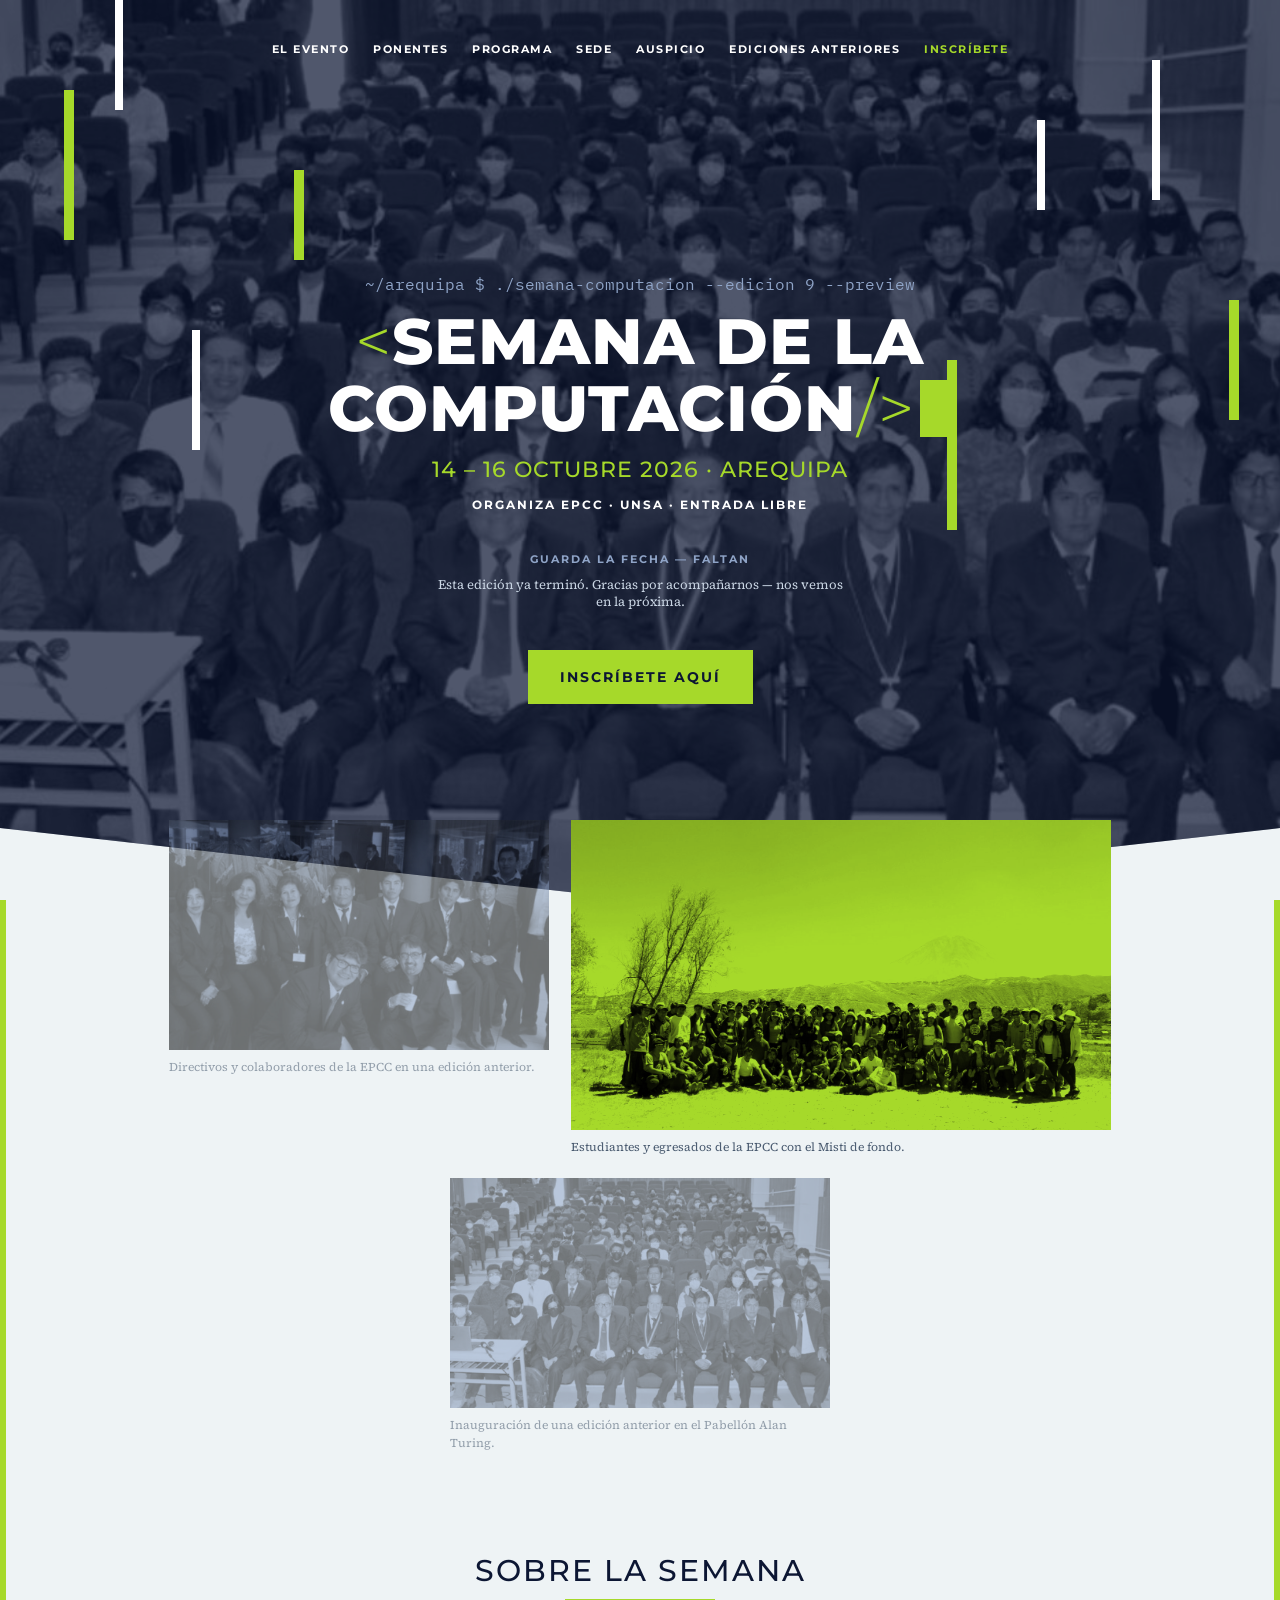
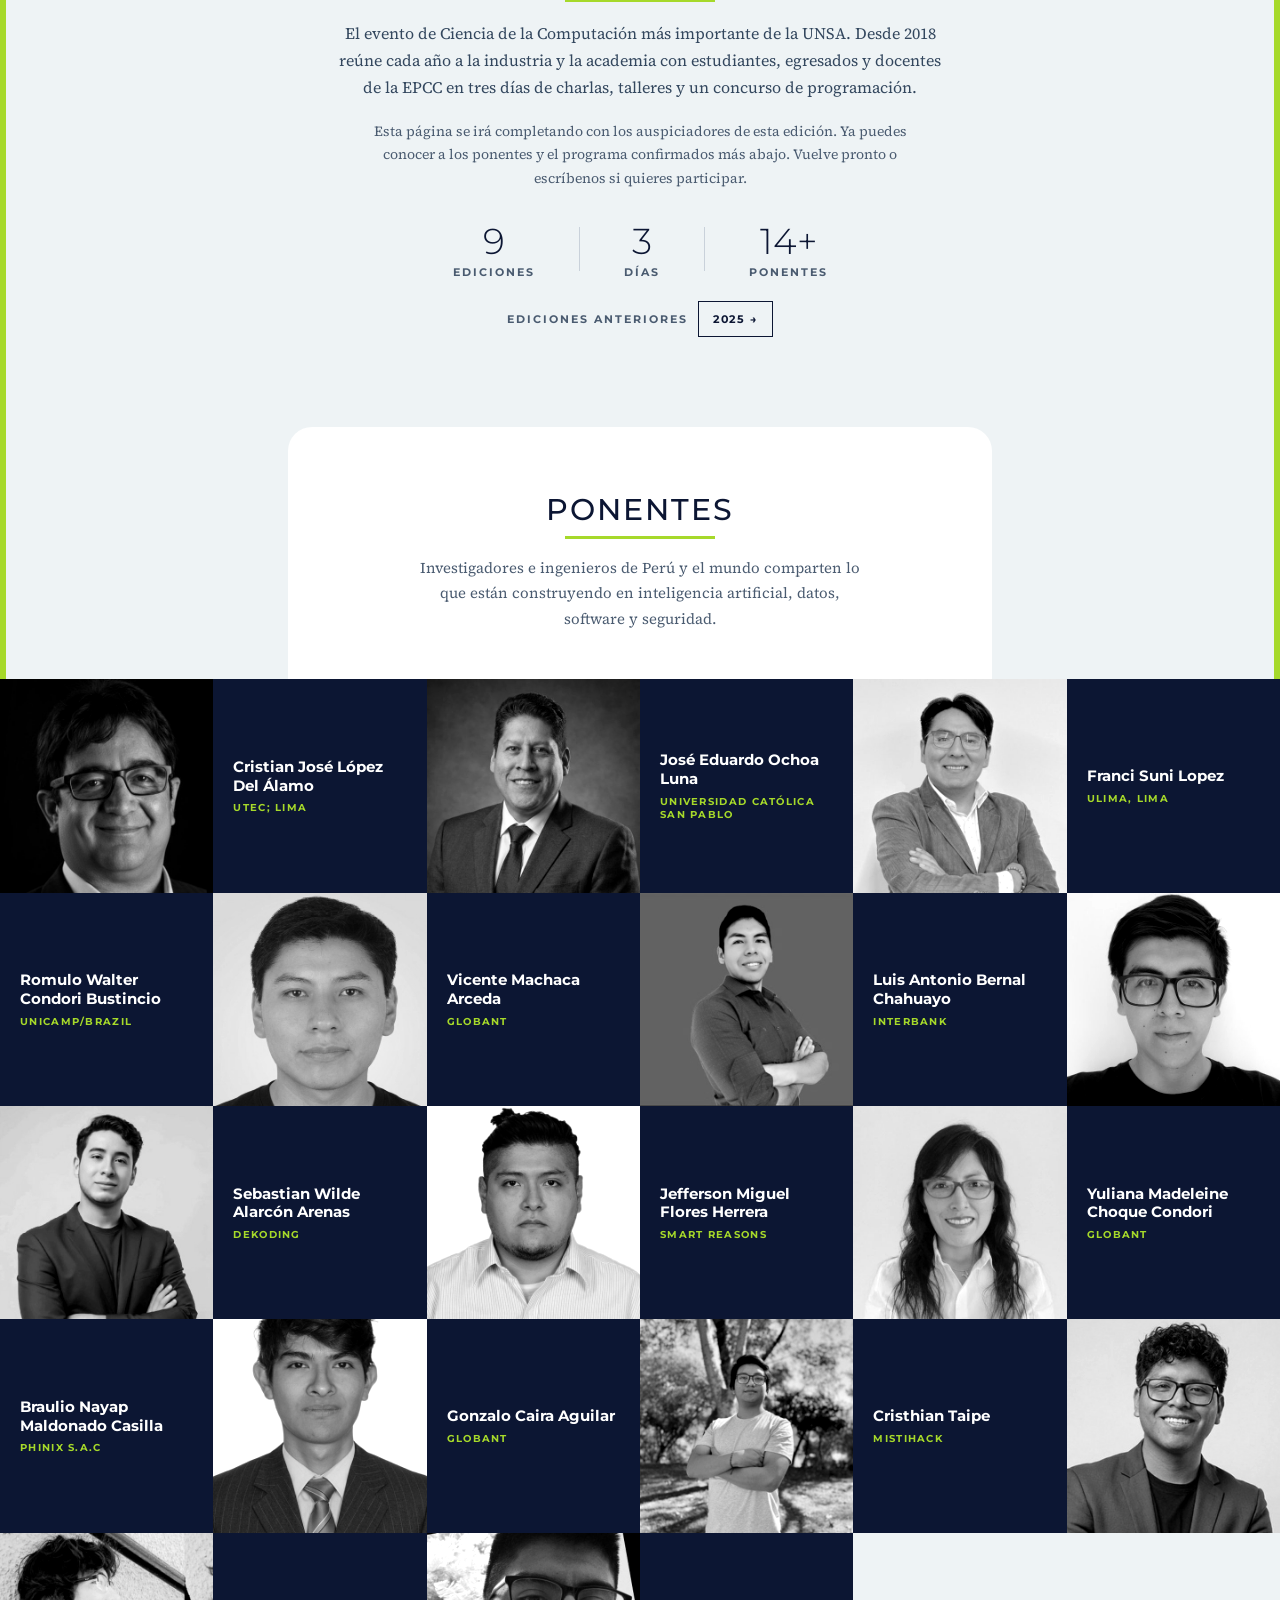
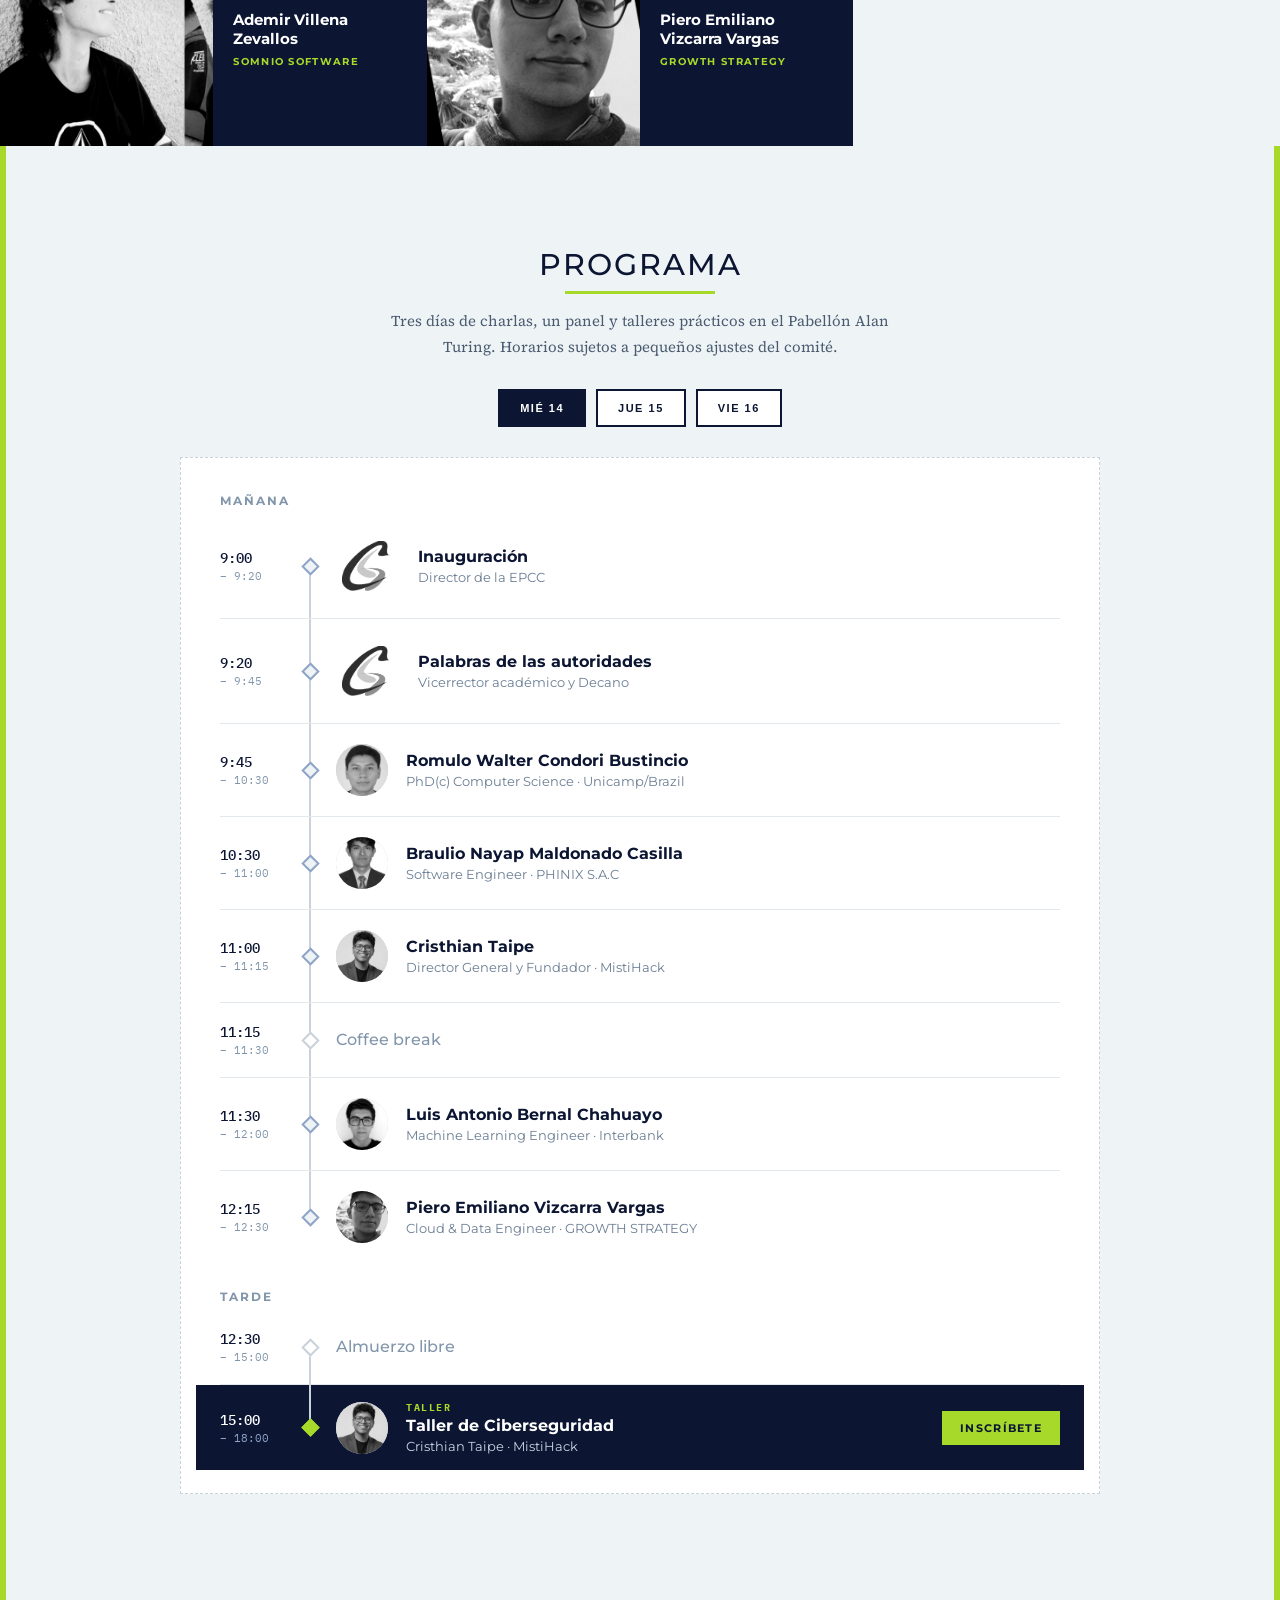
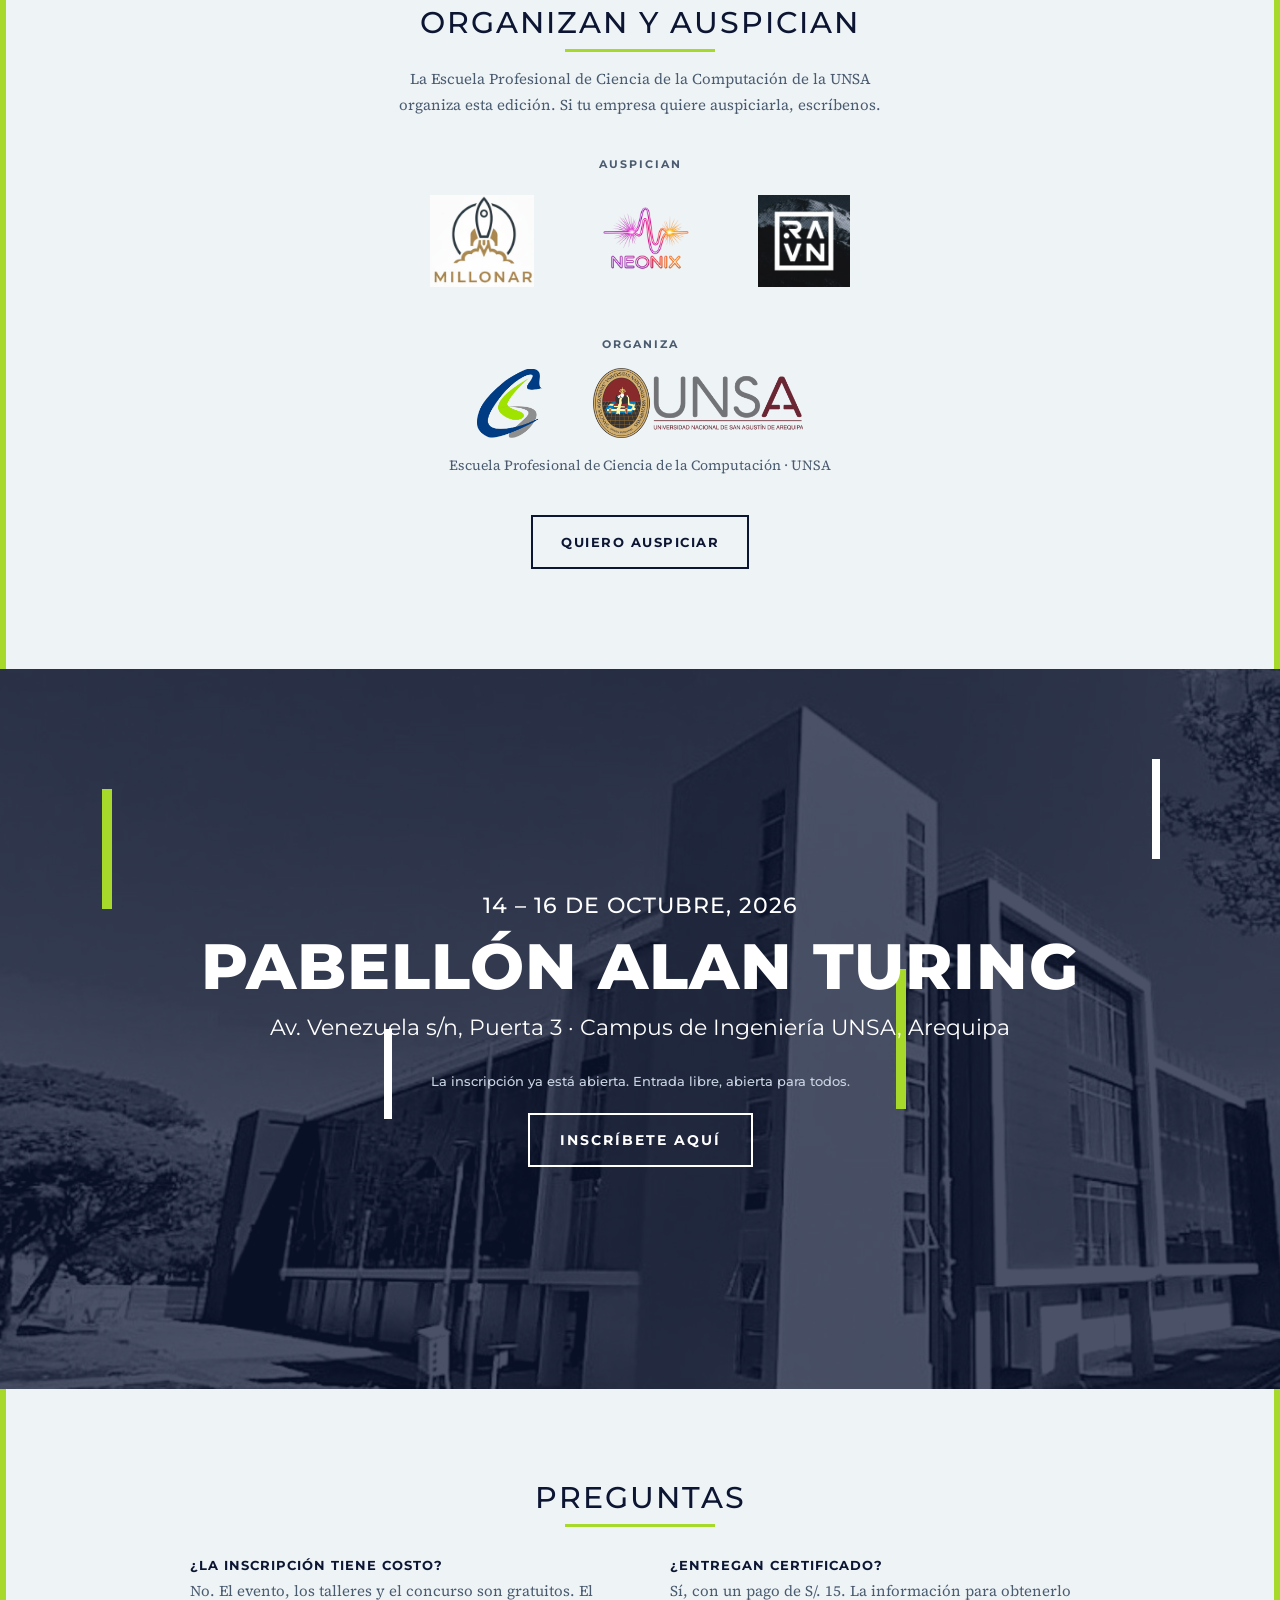
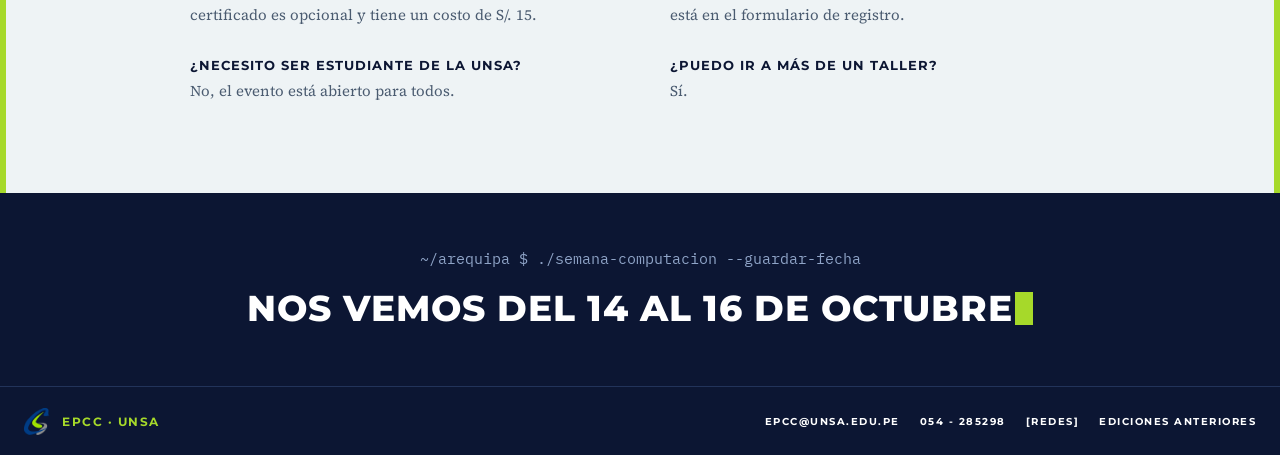
==== index.html @ 09b705e4 "Fix mobile rendering glitches: modal backdrop bleed-through and hero/gallery overlap Make the bio mo" ====
<!DOCTYPE html>
<html lang="es">
<head>
<meta charset="utf-8">
<meta name="viewport" content="width=device-width, initial-scale=1">
<title>Semana de la Computación UNSA 2026</title>
<meta name="description" content="9na edición de la Semana de la Computación UNSA, 14-16 de octubre de 2026, Pabellón Alan Turing, Arequipa. Ponentes, programa y auspicio de esta edición.">
<link rel="shortcut icon" href="epccicon.png">

<link rel="preconnect" href="https://fonts.googleapis.com">
<link rel="preconnect" href="https://fonts.gstatic.com" crossorigin>
<link href="https://fonts.googleapis.com/css2?family=IBM+Plex+Mono:wght@500&family=Montserrat:ital,wght@0,300;0,400;0,500;0,700;0,800&family=Source+Serif+4:ital@0;1&display=swap" rel="stylesheet">

<style>
body{margin:0;font-family:'Montserrat',sans-serif;color:#0C1633;background:#EEF3F5}
a{color:#0C1633}a:hover{color:#1E3A6E}
.serif{font-family:'Source Serif 4',Georgia,serif}
.bar{position:absolute;display:block;z-index:4;pointer-events:none;animation:float 7s ease-in-out infinite alternate}
@keyframes float{from{transform:translateY(36px);opacity:.45}to{transform:translateY(-36px);opacity:1}}
.rise{animation:rise .9s cubic-bezier(.2,.7,.2,1) both}
.d1{animation-delay:.05s}.d2{animation-delay:.25s}.d3{animation-delay:.4s}
@keyframes rise{from{opacity:0;transform:translateY(24px)}to{opacity:1;transform:none}}
.caret{display:inline-block;width:.5em;height:.9em;background:#A6D92A;vertical-align:-.1em;margin-left:.08em;animation:caret 1s steps(1) infinite}
@keyframes caret{50%{opacity:0}}
.ghost{transition:background-color .25s ease,color .25s ease}
.ghost:hover{background-color:#FFFFFF;color:#0C1633 !important}
.ghost-dark{transition:background-color .25s ease,color .25s ease}
.ghost-dark:hover{background-color:#0C1633;color:#FFFFFF !important}
.glow{animation:glow 2.6s ease-out infinite}
@keyframes glow{0%{box-shadow:0 0 0 0 rgba(166,217,42,.55)}70%{box-shadow:0 0 0 16px rgba(166,217,42,0)}100%{box-shadow:0 0 0 0 rgba(166,217,42,0)}}
.cdn{font-family:'IBM Plex Mono',monospace;font-weight:500;font-size:clamp(32px,6vw,54px);line-height:1}
.cdl{font-size:11px;font-weight:700;letter-spacing:2px;color:#8FA4C7}
.edchip{display:inline-flex;align-items:center;gap:6px;height:34px;padding:0 14px;border:1.5px solid #0C1633;font-size:11px;font-weight:700;letter-spacing:1.5px;color:#0C1633;text-decoration:none;transition:background-color .2s ease,color .2s ease}
.edchip:hover{background-color:#0C1633;color:#FFFFFF}
.vid{transition:transform .35s ease,opacity .35s ease}
.vid:hover{transform:translateY(-8px);opacity:1 !important}
.daycard{display:flex;flex-direction:column;gap:8px;padding:22px 20px;background:#FFFFFF;outline:1.5px dashed #C9D1DA;outline-offset:-1.5px}
.ptabs{display:flex;gap:10px;flex-wrap:wrap;justify-content:center}
.ptab{height:38px;padding:0 20px;border:2px solid #0C1633;background:#FFFFFF;color:#0C1633;font-size:11px;font-weight:700;letter-spacing:1.5px;cursor:pointer;transition:background-color .2s ease,color .2s ease}
.ptab:hover{background:#0C1633;color:#FFFFFF}
.ptab[aria-selected="true"]{background:#0C1633;color:#FFFFFF}
.editions-gallery{margin-top:-80px}
@media (max-width:767px){.editions-gallery{margin-top:-20px}}
.pday{display:none;flex-direction:column;padding:6px 24px 18px}
.pday.active{display:flex}
.psec-label{font-size:11px;font-weight:700;letter-spacing:2px;color:#8296AB;margin:22px 0 4px}
.ptimeline{display:flex;flex-direction:column}
.prow{position:relative;display:grid;grid-template-columns:62px 20px 1fr;align-items:center;padding:16px 0;border-bottom:1px solid #E3E8ED}
.prow:last-child{border-bottom:none}
.prow-time{font-family:'IBM Plex Mono',monospace;font-size:13px;font-weight:500;color:#0C1633}
.prow-time small{display:block;font-size:10px;font-weight:400;color:#8296AB;margin-top:2px}
.prow-marker{position:relative;height:100%;display:flex;align-items:center;justify-content:center}
.prow-marker::before{content:'';position:absolute;top:-16px;bottom:-16px;left:50%;width:2px;background:#C9D1DA;transform:translateX(-50%)}
.prow:first-child .prow-marker::before{top:50%}
.prow:last-child .prow-marker::before{bottom:50%}
.prow-dot{position:relative;z-index:1;width:9px;height:9px;flex:0 0 auto;transform:rotate(45deg);border:2px solid #8FA4C7;background:#EEF3F5}
.prow-body{display:flex;align-items:center;gap:14px;padding-left:14px}
.prow-avatar{flex:0 0 auto;width:44px;height:44px;border-radius:50%;overflow:hidden;background:#C9D1DA}
.prow-avatar img{width:100%;height:100%;object-fit:cover;display:block;filter:grayscale(1)}
.prow-avatar.is-logo{background:#FFFFFF;padding:6px}
.prow-avatar.is-logo img{object-fit:contain;filter:grayscale(1) contrast(1.08)}
.prow-text{display:flex;flex-direction:column;gap:2px}
.prow-title{font-size:14px;font-weight:700;color:#0C1633;line-height:1.3}
.prow-sub{font-size:12px;color:#6A7D93}
.prow.linked{cursor:pointer}
.prow.linked:hover .prow-title,.prow.linked:focus-visible .prow-title{color:#1E3A6E}
.prow.linked:focus-visible{outline:2px solid #A6D92A;outline-offset:-2px}
.prow.is-taller.linked:hover .prow-title,.prow.is-taller.linked:focus-visible .prow-title{color:#A6D92A}
.prow.is-break .prow-dot{border-color:#C9D1DA;background:#FFFFFF}
.prow.is-break .prow-title{font-weight:500;color:#8296AB}
.prow.is-break .prow-sub{color:#A9B6C4}
.prow.is-taller{background:#0C1633;margin:0 -24px;padding:16px 24px;border-bottom-color:#16244A}
.prow.is-taller .prow-dot{border-color:#A6D92A;background:#A6D92A}
.prow.is-taller .prow-time{color:#FFFFFF}
.prow.is-taller .prow-time small{color:#8FA4C7}
.prow.is-taller .tlabel{display:block;font-family:'IBM Plex Mono',monospace;font-size:10px;font-weight:700;letter-spacing:1.5px;color:#A6D92A}
.prow.is-taller .prow-title{color:#FFFFFF}
.prow.is-taller .prow-sub{color:#C9D5E3}
.prow.is-taller .prow-body{flex-wrap:wrap}
.prow-cta{margin-left:auto;flex:0 0 auto;height:34px;padding:0 18px;background:#A6D92A;color:#0C1633;font-size:11px;font-weight:700;letter-spacing:1.3px;border:none;text-decoration:none;display:inline-flex;align-items:center;cursor:pointer}
@media (max-width:480px){.prow{grid-template-columns:52px 18px 1fr}.prow-time{font-size:11.5px}.prow-avatar{width:36px;height:36px}.prow.is-taller .prow-cta{margin-left:0;margin-top:8px}}
@media (min-width:900px){.pday{padding:10px 40px 24px}.prow{grid-template-columns:78px 24px 1fr;padding:20px 0}.prow-marker::before{top:-20px;bottom:-20px}.prow:first-child .prow-marker::before{top:50%}.prow:last-child .prow-marker::before{bottom:50%}.prow-time{font-size:14px}.prow-time small{font-size:11px}.prow-avatar{width:52px;height:52px}.prow-body{gap:18px}.prow-title{font-size:15.5px}.prow-sub{font-size:13px}.psec-label{font-size:12px;margin:26px 0 6px}}
.pgrid{display:grid;grid-template-columns:repeat(2,1fr);grid-auto-rows:50vw}
@media (min-width:700px){.pgrid{grid-template-columns:repeat(4,1fr);grid-auto-rows:25vw}}
@media (min-width:1100px){.pgrid{grid-template-columns:repeat(6,1fr);grid-auto-rows:calc(100vw/6)}}
.pcell{display:flex;flex-direction:column;justify-content:center;cursor:pointer}
.pcell:focus-visible{outline:3px solid #A6D92A;outline-offset:-3px}
.pcell-info{background:#0C1633;color:#FFFFFF;padding:18px 20px;transition:background-color .2s ease}
.pcell-info:hover,.pcell-info:focus-visible{background:#16244A}
.pcell-info .pname{font-size:15px;font-weight:700;line-height:1.25}
.pcell-info .prole{display:block;margin-top:6px;font-size:10px;font-weight:700;letter-spacing:1.3px;color:#A6D92A;text-transform:uppercase}
.pcell-photo{background:#C9D1DA;overflow:hidden;position:relative}
.pcell-photo img{width:100%;height:100%;object-fit:cover;display:block;filter:grayscale(1) contrast(1.08);transition:transform .3s ease,filter .3s ease}
.pcell-photo:hover img,.pcell-photo:focus-visible img{transform:scale(1.05);filter:grayscale(0)}
dialog.pmodal{border:none;padding:0;width:calc(100% - 32px);max-width:540px;height:720px;max-height:calc(100vh - 48px);background:#FFFFFF;color:#0C1633;overflow:hidden;border-radius:18px;box-shadow:0 24px 60px rgba(12,22,51,.28)}
dialog.pmodal::backdrop{background:rgba(12,22,51,.94)}
dialog.pmodal .pm-grid{display:grid;width:100%;height:100%;max-height:calc(100vh - 48px);grid-template-columns:1fr;grid-template-rows:280px auto minmax(0,1fr);grid-template-areas:"photo" "link" "bio"}
dialog.pmodal .pm-photowrap{grid-area:photo;position:relative;overflow:hidden;background:#0C1633}
dialog.pmodal .pm-photo{width:100%;height:100%;object-fit:cover;object-position:center 20%;filter:grayscale(1) contrast(1.08) brightness(1.02);display:block}
dialog.pmodal .pm-scrim{position:absolute;inset:0;background:linear-gradient(180deg,rgba(12,22,51,0) 42%,rgba(12,22,51,.94) 100%)}
dialog.pmodal .pm-caption{display:none}
dialog.pmodal .pm-lime-edge{display:none}
dialog.pmodal .pm-head{grid-area:photo;align-self:end;position:relative;z-index:2;padding:0 20px 16px}
dialog.pmodal .pm-name{margin:0;font-family:'Source Serif 4',Georgia,serif;font-style:italic;font-size:23px;font-weight:600;line-height:1.25;color:#FFFFFF}
dialog.pmodal .pm-role{display:block;margin-top:4px;font-family:'IBM Plex Mono',monospace;font-size:11px;font-weight:500;letter-spacing:.8px;color:#A6D92A;text-transform:uppercase}
dialog.pmodal .pm-rule{display:none}
dialog.pmodal .pm-linkedin{grid-area:link;display:inline-flex;align-items:center;gap:7px;margin:16px 20px 0;padding:9px 14px;border-radius:20px;background:rgba(10,102,194,.08);font-size:12.5px;font-weight:700;color:#0A66C2;text-decoration:none;justify-self:start}
dialog.pmodal .pm-linkedin:hover{background:rgba(10,102,194,.14)}
dialog.pmodal .pm-linkedin svg{width:14px;height:14px;flex-shrink:0}
dialog.pmodal .pm-bio{grid-area:bio;overflow-y:auto;min-height:0;padding:16px 22px 24px;font-size:15.5px;line-height:1.75;color:#33475E;overflow-wrap:break-word}
dialog.pmodal .pm-bio p{margin:0 0 12px}
dialog.pmodal .pm-bio p:last-child{margin-bottom:0}
dialog.pmodal .pm-close{position:absolute;top:12px;right:12px;z-index:5;width:40px;height:40px;border-radius:50%;border:none;background:rgba(12,22,51,.38);color:#FFFFFF;display:flex;align-items:center;justify-content:center;cursor:pointer}
dialog.pmodal .pm-close:hover{background:rgba(12,22,51,.55)}
dialog.pmodal .pm-close svg{width:15px;height:15px}
@media (min-width:641px){
dialog.pmodal{max-width:820px;border-radius:0}
dialog.pmodal .pm-grid{grid-template-columns:340px 1fr;grid-template-rows:auto auto auto minmax(0,1fr);grid-template-areas:"photo head" "photo rule" "photo link" "photo bio"}
dialog.pmodal .pm-scrim{inset:auto 0 0 0;height:160px;background:linear-gradient(180deg,rgba(12,22,51,0) 0%,rgba(12,22,51,.92) 100%)}
dialog.pmodal .pm-caption{display:block;position:absolute;left:24px;right:24px;bottom:24px;z-index:1;font-family:'IBM Plex Mono',monospace;font-size:11px;letter-spacing:.5px}
dialog.pmodal .pm-caption span{display:block}
dialog.pmodal .pm-caption span:first-child{color:#A6D92A}
dialog.pmodal .pm-caption span:last-child{color:#C9D5E3;margin-top:4px}
dialog.pmodal .pm-lime-edge{display:block;position:absolute;left:0;right:0;bottom:0;height:6px;background:#A6D92A}
dialog.pmodal .pm-head{grid-area:head;align-self:auto;padding:48px 44px 0}
dialog.pmodal .pm-name{font-size:31px;color:#0C1633}
dialog.pmodal .pm-role{color:#1E3A6E;font-size:12px;letter-spacing:1.4px}
dialog.pmodal .pm-rule{display:block;grid-area:rule;width:40px;height:3px;background:#A6D92A;margin:18px 44px 0}
dialog.pmodal .pm-linkedin{margin:18px 44px 0;padding:0;border-radius:0;background:none;font-size:13px}
dialog.pmodal .pm-linkedin:hover{background:none;text-decoration:underline}
dialog.pmodal .pm-linkedin svg{width:15px;height:15px}
dialog.pmodal .pm-bio{padding:20px 44px 40px;font-size:15.5px}
dialog.pmodal .pm-close{top:16px;right:16px;width:32px;height:32px;background:rgba(12,22,51,.07);color:#0C1633}
dialog.pmodal .pm-close:hover{background:rgba(12,22,51,.14)}
}
@media (prefers-reduced-motion: reduce){*,*::before,*::after{animation:none !important;transition:none !important}}
</style>
</head>
<body>
<div style="display:flex;flex-direction:column;background:#EEF3F5;overflow:hidden">

<!-- HERO + COUNTDOWN -->
<section id="inicio" style="position:relative;min-height:100vh;min-height:100svh;background:#0C1633;clip-path:polygon(0 0,100% 0,100% 92%,50% 100%,0 92%);overflow:hidden;display:flex;flex-direction:column">
<img src="assets/2026/images/hero-bg.jpg" alt="" style="position:absolute;top:0;left:0;width:100%;height:100%;object-fit:cover;filter:grayscale(1) contrast(1.1);opacity:.28">
<span class="bar" aria-hidden="true" style="left:5%;top:90px;width:10px;height:150px;background:#A6D92A;animation-duration:6s"></span>
<span class="bar" aria-hidden="true" style="left:9%;top:0;width:8px;height:110px;background:#FFFFFF;animation-duration:8s;animation-delay:-2s"></span>
<span class="bar" aria-hidden="true" style="left:15%;top:330px;width:8px;height:120px;background:#FFFFFF;animation-duration:7s;animation-delay:-4s"></span>
<span class="bar" aria-hidden="true" style="left:23%;top:170px;width:10px;height:90px;background:#A6D92A;animation-duration:9s;animation-delay:-1s"></span>
<span class="bar" aria-hidden="true" style="left:74%;top:360px;width:10px;height:170px;background:#A6D92A;animation-duration:7.5s;animation-delay:-5s"></span>
<span class="bar" aria-hidden="true" style="left:81%;top:120px;width:8px;height:90px;background:#FFFFFF;animation-duration:6s;animation-delay:-2.5s"></span>
<span class="bar" aria-hidden="true" style="left:90%;top:60px;width:8px;height:140px;background:#FFFFFF;animation-duration:8.5s;animation-delay:-1.5s"></span>
<span class="bar" aria-hidden="true" style="left:96%;top:300px;width:10px;height:120px;background:#A6D92A;animation-duration:7s;animation-delay:-6s"></span>

<nav aria-label="Principal" style="position:relative;z-index:5;min-height:70px;display:flex;flex-wrap:wrap;align-items:center;justify-content:center;gap:24px;padding:14px 16px;font-size:11px;font-weight:700;letter-spacing:1.5px">
<a href="#sobre" style="color:#FFFFFF;text-decoration:none">EL EVENTO</a>
<a href="#ponentes" style="color:#FFFFFF;text-decoration:none">PONENTES</a>
<a href="#programa" style="color:#FFFFFF;text-decoration:none">PROGRAMA</a>
<a href="#sede" style="color:#FFFFFF;text-decoration:none">SEDE</a>
<a href="#auspicio" style="color:#FFFFFF;text-decoration:none">AUSPICIO</a>
<a href="#ediciones" style="color:#FFFFFF;text-decoration:none">EDICIONES ANTERIORES</a>
<a href="https://app.getneonix.io/e/cexuKg16Tc_LkgjfGdLb5Q?v=JlImt-dVTEdg4QjfGdID0g" target="_blank" rel="noopener" style="color:#A6D92A;text-decoration:none">INSCRÍBETE</a>
</nav>

<div style="position:relative;z-index:5;flex-grow:1;display:flex;flex-direction:column;align-items:center;justify-content:center;gap:40px;padding:40px 16px 60px;text-align:center">
<div class="rise d1" style="display:flex;flex-direction:column;align-items:center;gap:14px">
<span style="font-family:'IBM Plex Mono',monospace;font-size:16px;color:#8FA4C7">~/arequipa $ ./semana-computacion --edicion 9 --preview</span>
<h1 style="margin:0;font-size:clamp(34px,6vw,64px);line-height:1.05;font-weight:800;color:#FFFFFF;letter-spacing:1px"><span style="font-weight:300;color:#A6D92A">&lt;</span>SEMANA DE LA<br>COMPUTACIÓN<span style="font-weight:300;color:#A6D92A">/&gt;</span><span class="caret" aria-hidden="true"></span></h1>
<span style="font-size:22px;font-weight:500;color:#A6D92A;letter-spacing:1px">14 – 16 OCTUBRE 2026 · AREQUIPA</span>
<span style="font-size:12px;font-weight:700;color:#FFFFFF;letter-spacing:2px">ORGANIZA EPCC · UNSA · ENTRADA LIBRE</span>
</div>

<div class="rise d2" style="display:flex;flex-direction:column;align-items:center;gap:10px">
<span class="cdl">GUARDA LA FECHA — FALTAN</span>
<div id="countdown" role="timer" aria-live="polite" style="display:flex;flex-wrap:wrap;justify-content:center;gap:clamp(14px,5vw,28px);color:#FFFFFF"></div>
<span id="countdown-note" class="serif" style="font-size:13px;color:#C9D5E3;max-width:420px"></span>
</div>

<div class="rise d3" style="display:flex;flex-wrap:wrap;justify-content:center;gap:16px">
<a href="https://app.getneonix.io/e/cexuKg16Tc_LkgjfGdLb5Q?v=JlImt-dVTEdg4QjfGdID0g" target="_blank" rel="noopener" class="ghost glow" style="display:inline-flex;align-items:center;height:50px;padding:0 30px;border:2px solid #A6D92A;background:#A6D92A;color:#0C1633;font-size:14px;font-weight:700;letter-spacing:2px;text-decoration:none">INSCRÍBETE AQUÍ</a>
</div>
</div>
</section>

<!-- ZONA CLARA CON MARCO -->
<div style="position:relative;display:flex;flex-direction:column;border-left:6px solid #A6D92A;border-right:6px solid #A6D92A">

<!-- GALERÍA -->
<section aria-label="Ediciones anteriores" class="editions-gallery" style="position:relative;z-index:3;display:flex;flex-wrap:wrap;justify-content:center;gap:22px;align-items:flex-start;padding:0 16px">
<figure class="vid" style="margin:0;width:min(380px,100%);opacity:.55;display:flex;flex-direction:column;gap:8px">
<div style="position:relative;height:min(230px,56vw);background:#8FA4C7;overflow:hidden">
<img src="assets/2026/images/video-ponentes.jpg" alt="Directivos y colaboradores de la EPCC en una edición anterior" style="width:100%;height:100%;object-fit:cover;filter:grayscale(1);mix-blend-mode:multiply;display:block">
</div>
<figcaption class="serif" style="font-size:12px;line-height:1.5;color:#4A5B70">Directivos y colaboradores de la EPCC en una edición anterior.</figcaption>
</figure>
<figure class="vid" style="margin:0;width:min(540px,100%);display:flex;flex-direction:column;gap:8px">
<div style="position:relative;height:min(310px,56vw);background:#A6D92A;overflow:hidden">
<img src="assets/2026/images/video-misti.jpg" alt="Estudiantes y egresados de la EPCC con el Misti de fondo" style="width:100%;height:100%;object-fit:cover;filter:grayscale(1) contrast(1.15);mix-blend-mode:multiply;display:block">
</div>
<figcaption class="serif" style="font-size:12px;line-height:1.5;color:#4A5B70">Estudiantes y egresados de la EPCC con el Misti de fondo.</figcaption>
</figure>
<figure class="vid" style="margin:0;width:min(380px,100%);opacity:.55;display:flex;flex-direction:column;gap:8px">
<div style="position:relative;height:min(230px,56vw);background:#8FA4C7;overflow:hidden">
<img src="assets/2026/images/hero-bg.jpg" alt="Inauguración de una edición anterior en el Pabellón Alan Turing" style="width:100%;height:100%;object-fit:cover;filter:grayscale(1);mix-blend-mode:multiply;display:block">
</div>
<figcaption class="serif" style="font-size:12px;line-height:1.5;color:#4A5B70">Inauguración de una edición anterior en el Pabellón Alan Turing.</figcaption>
</figure>
</section>

<!-- SOBRE -->
<section id="sobre" style="padding:100px 16px 90px;display:flex;flex-direction:column;align-items:center;gap:18px;text-align:center">
<h2 style="margin:0;font-size:30px;font-weight:500;letter-spacing:2px">SOBRE LA SEMANA</h2>
<span aria-hidden="true" style="width:150px;height:3px;background:#A6D92A;margin-top:-8px"></span>
<p class="serif" style="margin:0;max-width:620px;font-size:16px;line-height:1.7;color:#33475E">El evento de Ciencia de la Computación más importante de la UNSA. Desde 2018 reúne cada año a la industria y la academia con estudiantes, egresados y docentes de la EPCC en tres días de charlas, talleres y un concurso de programación.</p>
<p class="serif" style="margin:0;max-width:560px;font-size:14px;line-height:1.7;color:#4A5B70">Esta página se irá completando con los auspiciadores de esta edición. Ya puedes conocer a los ponentes y el programa confirmados más abajo. Vuelve pronto o escríbenos si quieres participar.</p>
<div style="display:flex;flex-wrap:wrap;justify-content:center;align-items:center;gap:44px;margin-top:10px">
<div style="display:flex;flex-direction:column;gap:2px"><span style="font-size:36px;font-weight:300">9</span><span style="font-size:11px;font-weight:700;letter-spacing:2px;color:#4A5B70">EDICIONES</span></div>
<span aria-hidden="true" style="width:1px;height:44px;background:#C9D1DA"></span>
<div style="display:flex;flex-direction:column;gap:2px"><span style="font-size:36px;font-weight:300">3</span><span style="font-size:11px;font-weight:700;letter-spacing:2px;color:#4A5B70">DÍAS</span></div>
<span aria-hidden="true" style="width:1px;height:44px;background:#C9D1DA"></span>
<div style="display:flex;flex-direction:column;gap:2px"><span style="font-size:36px;font-weight:300">14+</span><span style="font-size:11px;font-weight:700;letter-spacing:2px;color:#4A5B70">PONENTES</span></div>
</div>
<div id="ediciones" style="display:flex;flex-wrap:wrap;align-items:center;justify-content:center;gap:10px;margin-top:4px">
<span class="cdl" style="color:#4A5B70">EDICIONES ANTERIORES</span>
<div id="editions-grid" style="display:flex;flex-wrap:wrap;justify-content:center;gap:10px"></div>
</div>
</section>
</div>

<!-- PONENTES -->
<div id="ponentes" style="position:relative;display:flex;flex-direction:column;border-left:6px solid #A6D92A;border-right:6px solid #A6D92A">
<div style="max-width:640px;width:100%;margin:0 auto;background:#FFFFFF;border-radius:24px 24px 0 0;padding:64px 32px 48px;display:flex;flex-direction:column;align-items:center;gap:16px;text-align:center">
<h2 style="margin:0;font-size:30px;font-weight:500;letter-spacing:2px">PONENTES</h2>
<span aria-hidden="true" style="width:150px;height:3px;background:#A6D92A;margin-top:-8px"></span>
<p class="serif" style="margin:0;max-width:460px;font-size:15px;line-height:1.7;color:#4A5B70">Investigadores e ingenieros de Perú y el mundo comparten lo que están construyendo en inteligencia artificial, datos, software y seguridad.</p>
</div>
</div>
<div class="pgrid">
<div class="pcell pcell-photo" data-idx="0" tabindex="0" role="button" aria-label="Ver biografía de Cristian José López Del Álamo"><img src="assets/2026/images/ponentes/cristian-lopez-del-alamo.jpg" alt="Cristian José López Del Álamo" loading="lazy" width="240" height="240"></div>
<div class="pcell pcell-info" data-idx="0" tabindex="0" role="button" aria-label="Ver biografía de Cristian José López Del Álamo"><span class="pname">Cristian José López Del Álamo</span><span class="prole">UTEC; Lima</span></div>
<div class="pcell pcell-photo" data-idx="1" tabindex="0" role="button" aria-label="Ver biografía de José Eduardo Ochoa Luna"><img src="assets/2026/images/ponentes/jose-ochoa-luna.jpg" alt="José Eduardo Ochoa Luna" loading="lazy" width="240" height="240"></div>
<div class="pcell pcell-info" data-idx="1" tabindex="0" role="button" aria-label="Ver biografía de José Eduardo Ochoa Luna"><span class="pname">José Eduardo Ochoa Luna</span><span class="prole">Universidad Católica San Pablo</span></div>
<div class="pcell pcell-photo" data-idx="2" tabindex="0" role="button" aria-label="Ver biografía de Franci Suni Lopez"><img src="assets/2026/images/ponentes/franci-suni-lopez.jpg" alt="Franci Suni Lopez" loading="lazy" width="240" height="240"></div>
<div class="pcell pcell-info" data-idx="2" tabindex="0" role="button" aria-label="Ver biografía de Franci Suni Lopez"><span class="pname">Franci Suni Lopez</span><span class="prole">ULima, LIma</span></div>
<div class="pcell pcell-info" data-idx="12" tabindex="0" role="button" aria-label="Ver biografía de Romulo Walter Condori Bustincio"><span class="pname">Romulo Walter Condori Bustincio</span><span class="prole">Unicamp/Brazil</span></div>
<div class="pcell pcell-photo" data-idx="12" tabindex="0" role="button" aria-label="Ver biografía de Romulo Walter Condori Bustincio"><img src="assets/2026/images/ponentes/romulo-condori-bustincio.jpg" alt="Romulo Walter Condori Bustincio" loading="lazy" width="240" height="240"></div>
<div class="pcell pcell-info" data-idx="3" tabindex="0" role="button" aria-label="Ver biografía de Vicente Machaca Arceda"><span class="pname">Vicente Machaca Arceda</span><span class="prole">Globant</span></div>
<div class="pcell pcell-photo" data-idx="3" tabindex="0" role="button" aria-label="Ver biografía de Vicente Machaca Arceda"><img src="assets/2026/images/ponentes/vicente-machaca-arceda.jpg" alt="Vicente Machaca Arceda" loading="lazy" width="240" height="240"></div>
<div class="pcell pcell-info" data-idx="5" tabindex="0" role="button" aria-label="Ver biografía de Luis Antonio Bernal Chahuayo"><span class="pname">Luis Antonio Bernal Chahuayo</span><span class="prole">Interbank</span></div>
<div class="pcell pcell-photo" data-idx="5" tabindex="0" role="button" aria-label="Ver biografía de Luis Antonio Bernal Chahuayo"><img src="assets/2026/images/ponentes/luis-bernal-chahuayo.jpg" alt="Luis Antonio Bernal Chahuayo" loading="lazy" width="240" height="240"></div>
<div class="pcell pcell-photo" data-idx="11" tabindex="0" role="button" aria-label="Ver biografía de Sebastian Wilde Alarcón Arenas"><img src="assets/2026/images/ponentes/sebastian-alarcon-arenas.jpg" alt="Sebastian Wilde Alarcón Arenas" loading="lazy" width="240" height="240"></div>
<div class="pcell pcell-info" data-idx="11" tabindex="0" role="button" aria-label="Ver biografía de Sebastian Wilde Alarcón Arenas"><span class="pname">Sebastian Wilde Alarcón Arenas</span><span class="prole">Dekoding</span></div>
<!-- No confirmó asistencia: Hayde Luzmila Humpire Cutipa
<div class="pcell pcell-photo" data-idx="14" tabindex="0" role="button" aria-label="Ver biografía de Hayde Luzmila Humpire Cutipa"><img src="assets/2026/images/ponentes/hayde-humpire-cutipa.jpg" alt="Hayde Luzmila Humpire Cutipa" loading="lazy" width="240" height="240"></div>
<div class="pcell pcell-info" data-idx="14" tabindex="0" role="button" aria-label="Ver biografía de Hayde Luzmila Humpire Cutipa"><span class="pname">Hayde Luzmila Humpire Cutipa</span><span class="prole">BBVA</span></div>
-->
<div class="pcell pcell-photo" data-idx="16" tabindex="0" role="button" aria-label="Ver biografía de Jefferson Miguel Flores Herrera"><img src="assets/2026/images/ponentes/jefferson-flores-herrera.jpg" alt="Jefferson Miguel Flores Herrera" loading="lazy" width="240" height="240"></div>
<div class="pcell pcell-info" data-idx="16" tabindex="0" role="button" aria-label="Ver biografía de Jefferson Miguel Flores Herrera"><span class="pname">Jefferson Miguel Flores Herrera</span><span class="prole">Smart Reasons</span></div>
<div class="pcell pcell-photo" data-idx="9" tabindex="0" role="button" aria-label="Ver biografía de Yuliana Madeleine Choque Condori"><img src="assets/2026/images/ponentes/yuliana-choque-condori.jpg" alt="Yuliana Madeleine Choque Condori" loading="lazy" width="240" height="240"></div>
<div class="pcell pcell-info" data-idx="9" tabindex="0" role="button" aria-label="Ver biografía de Yuliana Madeleine Choque Condori"><span class="pname">Yuliana Madeleine Choque Condori</span><span class="prole">Globant</span></div>
<div class="pcell pcell-info" data-idx="4" tabindex="0" role="button" aria-label="Ver biografía de Braulio Nayap Maldonado Casilla"><span class="pname">Braulio Nayap Maldonado Casilla</span><span class="prole">PHINIX S.A.C</span></div>
<div class="pcell pcell-photo" data-idx="4" tabindex="0" role="button" aria-label="Ver biografía de Braulio Nayap Maldonado Casilla"><img src="assets/2026/images/ponentes/braulio-maldonado-casilla.jpg" alt="Braulio Nayap Maldonado Casilla" loading="lazy" width="240" height="240"></div>
<!-- No confirmó asistencia: Eduardo Antonio Sanchez Hincho
<div class="pcell pcell-info" data-idx="6" tabindex="0" role="button" aria-label="Ver biografía de Eduardo Antonio Sanchez Hincho"><span class="pname">Eduardo Antonio Sanchez Hincho</span><span class="prole">Apurata</span></div>
<div class="pcell pcell-photo" data-idx="6" tabindex="0" role="button" aria-label="Ver biografía de Eduardo Antonio Sanchez Hincho"><img src="assets/2026/images/ponentes/eduardo-sanchez-hincho.jpg" alt="Eduardo Antonio Sanchez Hincho" loading="lazy" width="240" height="240"></div>
-->
<div class="pcell pcell-info" data-idx="7" tabindex="0" role="button" aria-label="Ver biografía de Gonzalo Caira Aguilar"><span class="pname">Gonzalo Caira Aguilar</span><span class="prole">Globant</span></div>
<div class="pcell pcell-photo" data-idx="7" tabindex="0" role="button" aria-label="Ver biografía de Gonzalo Caira Aguilar"><img src="assets/2026/images/ponentes/gonzalo-caira-aguilar.jpg" alt="Gonzalo Caira Aguilar" loading="lazy" width="240" height="240"></div>
<div class="pcell pcell-info" data-idx="17" tabindex="0" role="button" aria-label="Ver biografía de Cristhian Taipe"><span class="pname">Cristhian Taipe</span><span class="prole">MistiHack</span></div>
<div class="pcell pcell-photo" data-idx="17" tabindex="0" role="button" aria-label="Ver biografía de Cristhian Taipe"><img src="assets/2026/images/ponentes/cristhian-taipe.jpg" alt="Cristhian Taipe" loading="lazy" width="240" height="240"></div>
<div class="pcell pcell-photo" data-idx="8" tabindex="0" role="button" aria-label="Ver biografía de Ademir Villena Zevallos"><img src="assets/2026/images/ponentes/ademir-villena-zevallos.jpg" alt="Ademir Villena Zevallos" loading="lazy" width="240" height="240"></div>
<div class="pcell pcell-info" data-idx="8" tabindex="0" role="button" aria-label="Ver biografía de Ademir Villena Zevallos"><span class="pname">Ademir Villena Zevallos</span><span class="prole">Somnio Software</span></div>
<div class="pcell pcell-photo" data-idx="10" tabindex="0" role="button" aria-label="Ver biografía de Piero Emiliano Vizcarra Vargas"><img src="assets/2026/images/ponentes/piero-vizcarra-vargas.jpg" alt="Piero Emiliano Vizcarra Vargas" loading="lazy" width="240" height="240"></div>
<div class="pcell pcell-info" data-idx="10" tabindex="0" role="button" aria-label="Ver biografía de Piero Emiliano Vizcarra Vargas"><span class="pname">Piero Emiliano Vizcarra Vargas</span><span class="prole">GROWTH STRATEGY</span></div>
<!-- No confirmó asistencia: Jerson Zúñiga Coayla
<div class="pcell pcell-info" data-idx="13" tabindex="0" role="button" aria-label="Ver biografía de Jerson Zúñiga Coayla"><span class="pname">Jerson Zúñiga Coayla</span><span class="prole">Banco Falabella</span></div>
<div class="pcell pcell-photo" data-idx="13" tabindex="0" role="button" aria-label="Ver biografía de Jerson Zúñiga Coayla"><img src="assets/2026/images/ponentes/jerson-zuniga-coayla.jpg" alt="Jerson Zúñiga Coayla" loading="lazy" width="240" height="240"></div>
-->
<!-- No confirmó asistencia: Jhunior Chavez Cruz
<div class="pcell pcell-info" data-idx="15" tabindex="0" role="button" aria-label="Ver biografía de Jhunior Chavez Cruz"><span class="pname">Jhunior Chavez Cruz</span><span class="prole">Interbank</span></div>
<div class="pcell pcell-photo" data-idx="15" tabindex="0" role="button" aria-label="Ver biografía de Jhunior Chavez Cruz"><img src="assets/2026/images/ponentes/jhunior-chavez-cruz.jpg" alt="Jhunior Chavez Cruz" loading="lazy" width="240" height="240"></div>
-->
</div>

<!-- PROGRAMA + ORGANIZAN -->
<div style="position:relative;display:flex;flex-direction:column;border-left:6px solid #A6D92A;border-right:6px solid #A6D92A">
<section id="programa" style="padding:100px 16px;display:flex;flex-direction:column;align-items:center;gap:30px">
<div style="display:flex;flex-direction:column;align-items:center;gap:14px;text-align:center">
<h2 style="margin:0;font-size:30px;font-weight:500;letter-spacing:2px">PROGRAMA</h2>
<span aria-hidden="true" style="width:150px;height:3px;background:#A6D92A;margin-top:-6px"></span>
<p class="serif" style="margin:0;max-width:520px;font-size:15px;line-height:1.7;color:#4A5B70">Tres días de charlas, un panel y talleres prácticos en el Pabellón Alan Turing. Horarios sujetos a pequeños ajustes del comité.</p>
</div>
<div class="ptabs" role="tablist" aria-label="Día del programa">
<button type="button" class="ptab" role="tab" data-day="mie" aria-selected="true">MIÉ 14</button>
<button type="button" class="ptab" role="tab" data-day="jue" aria-selected="false">JUE 15</button>
<button type="button" class="ptab" role="tab" data-day="vie" aria-selected="false">VIE 16</button>
</div>
<div style="width:min(920px,100%);background:#FFFFFF;outline:1.5px dashed #C9D1DA;outline-offset:-1.5px">
<div class="pday active" data-day="mie"></div>
<div class="pday" data-day="jue"></div>
<div class="pday" data-day="vie"></div>
</div>
</section>

<!-- ORGANIZAN Y AUSPICIAN -->
<section id="auspicio" style="padding:10px 16px 100px;display:flex;flex-direction:column;align-items:center;gap:40px;text-align:center">
<div style="display:flex;flex-direction:column;align-items:center;gap:14px">
<h2 style="margin:0;font-size:30px;font-weight:500;letter-spacing:2px">ORGANIZAN Y AUSPICIAN</h2>
<span aria-hidden="true" style="width:150px;height:3px;background:#A6D92A;margin-top:-6px"></span>
<p class="serif" style="margin:0;max-width:520px;font-size:15px;line-height:1.7;color:#4A5B70">La Escuela Profesional de Ciencia de la Computación de la UNSA organiza esta edición. Si tu empresa quiere auspiciarla, escríbenos.</p>
</div>
<div style="display:flex;flex-direction:column;align-items:center;gap:18px">
<span style="font-size:11px;font-weight:700;letter-spacing:2px;color:#4A5B70">AUSPICIAN</span>
<div style="display:flex;flex-wrap:wrap;align-items:center;justify-content:center;gap:60px">
<a href="https://millonar.com" target="_blank" rel="noopener"><img src="assets/2026/images/sponsors/millonar.jpeg" alt="Millonar" style="height:92px;max-width:260px;object-fit:contain"></a>
<a href="http://www.inkastudios.io/" target="_blank" rel="noopener"><img src="assets/2026/images/sponsors/neonix.png" alt="Neonix" style="height:104px;max-width:260px;object-fit:contain"></a>
<a href="https://ravn.com/" target="_blank" rel="noopener"><img src="assets/2026/images/ravn-logo.jpg" alt="Ravn" style="height:92px;max-width:260px;object-fit:contain"></a>
</div>
</div>
<div style="display:flex;flex-direction:column;align-items:center;gap:16px">
<span style="font-size:11px;font-weight:700;letter-spacing:2px;color:#4A5B70">ORGANIZA</span>
<div style="display:flex;flex-wrap:wrap;align-items:center;justify-content:center;gap:44px">
<img src="epccicon.png" alt="Escuela Profesional de Ciencia de la Computación" style="width:72px;height:72px;object-fit:contain">
<img src="assets/2026/images/unsa-logo.png" alt="Universidad Nacional de San Agustín de Arequipa" style="width:210px;max-width:100%;height:auto">
</div>
<span class="serif" style="font-size:14px;color:#4A5B70">Escuela Profesional de Ciencia de la Computación · UNSA</span>
</div>
<div id="participa" style="display:flex;flex-wrap:wrap;justify-content:center;gap:20px">
<a href="mailto:epcc@unsa.edu.pe?subject=Quiero%20auspiciar%20-%20Semana%20de%20la%20Computaci%C3%B3n%202026" class="ghost-dark" style="display:inline-flex;align-items:center;height:50px;padding:0 28px;border:2px solid #0C1633;color:#0C1633;font-size:13px;font-weight:700;letter-spacing:1.5px;text-decoration:none">QUIERO AUSPICIAR</a>
</div>
</section>
</div>

<!-- SEDE -->
<section id="sede" style="position:relative;min-height:600px;background:#0C1633;overflow:hidden;display:flex;flex-direction:column;align-items:center;justify-content:center;gap:14px;text-align:center;color:#FFFFFF;padding:60px 16px">
<img src="assets/2026/images/sede-bg.jpg" alt="" style="position:absolute;top:0;left:0;width:100%;height:100%;object-fit:cover;filter:grayscale(1) contrast(1.1);opacity:.26">
<span class="bar" aria-hidden="true" style="left:8%;top:120px;width:10px;height:120px;background:#A6D92A;animation-duration:8s;animation-delay:-3s"></span>
<span class="bar" aria-hidden="true" style="left:30%;top:360px;width:8px;height:90px;background:#FFFFFF;animation-duration:6s;animation-delay:-1s"></span>
<span class="bar" aria-hidden="true" style="left:70%;top:300px;width:10px;height:140px;background:#A6D92A;animation-duration:7.5s;animation-delay:-4s"></span>
<span class="bar" aria-hidden="true" style="left:90%;top:90px;width:8px;height:100px;background:#FFFFFF;animation-duration:7s;animation-delay:-1.5s"></span>
<span style="position:relative;z-index:5;font-size:22px;font-weight:500;letter-spacing:1px">14 – 16 DE OCTUBRE, 2026</span>
<h2 style="position:relative;z-index:5;margin:0;font-size:clamp(32px,6vw,64px);font-weight:800;line-height:1.05;letter-spacing:1px">PABELLÓN ALAN TURING</h2>
<span style="position:relative;z-index:5;font-size:clamp(16px,3vw,22px);font-weight:400">Av. Venezuela s/n, Puerta 3 · Campus de Ingeniería UNSA, Arequipa</span>
<span style="position:relative;z-index:5;margin-top:18px;font-size:13px;font-weight:500;color:#C9D5E3;max-width:460px">La inscripción ya está abierta. Entrada libre, abierta para todos.</span>
<a href="https://app.getneonix.io/e/cexuKg16Tc_LkgjfGdLb5Q?v=JlImt-dVTEdg4QjfGdID0g" target="_blank" rel="noopener" class="ghost glow" style="position:relative;z-index:5;margin-top:10px;display:inline-flex;align-items:center;height:50px;padding:0 30px;border:2px solid #FFFFFF;color:#FFFFFF;font-size:14px;font-weight:700;letter-spacing:2px;text-decoration:none">INSCRÍBETE AQUÍ</a>
</section>

<!-- PREGUNTAS -->
<div style="position:relative;display:flex;flex-direction:column;border-left:6px solid #A6D92A;border-right:6px solid #A6D92A">
<section id="faq" style="padding:90px 16px;display:flex;flex-direction:column;align-items:center;gap:30px;text-align:center">
<div style="display:flex;flex-direction:column;align-items:center;gap:14px">
<h2 style="margin:0;font-size:30px;font-weight:500;letter-spacing:2px">PREGUNTAS</h2>
<span aria-hidden="true" style="width:150px;height:3px;background:#A6D92A;margin-top:-6px"></span>
</div>
<div style="width:min(900px,100%);display:grid;grid-template-columns:repeat(auto-fit,minmax(320px,1fr));gap:30px 60px;text-align:left">
<div style="display:flex;flex-direction:column;gap:6px"><h3 style="margin:0;font-size:13px;font-weight:700;letter-spacing:1px">¿LA INSCRIPCIÓN TIENE COSTO?</h3><p class="serif" style="margin:0;font-size:15px;line-height:1.6;color:#4A5B70">No. El evento, los talleres y el concurso son gratuitos. El certificado es opcional y tiene un costo de S/. 15.</p></div>
<div style="display:flex;flex-direction:column;gap:6px"><h3 style="margin:0;font-size:13px;font-weight:700;letter-spacing:1px">¿ENTREGAN CERTIFICADO?</h3><p class="serif" style="margin:0;font-size:15px;line-height:1.6;color:#4A5B70">Sí, con un pago de S/. 15. La información para obtenerlo está en el formulario de registro.</p></div>
<div style="display:flex;flex-direction:column;gap:6px"><h3 style="margin:0;font-size:13px;font-weight:700;letter-spacing:1px">¿NECESITO SER ESTUDIANTE DE LA UNSA?</h3><p class="serif" style="margin:0;font-size:15px;line-height:1.6;color:#4A5B70">No, el evento está abierto para todos.</p></div>
<div style="display:flex;flex-direction:column;gap:6px"><h3 style="margin:0;font-size:13px;font-weight:700;letter-spacing:1px">¿PUEDO IR A MÁS DE UN TALLER?</h3><p class="serif" style="margin:0;font-size:15px;line-height:1.6;color:#4A5B70">Sí.</p></div>
</div>
</section>
</div>

<!-- PIE -->
<footer style="background:#0C1633;display:flex;flex-direction:column">
<div style="display:flex;flex-direction:column;align-items:center;justify-content:center;gap:18px;padding:56px 24px;text-align:center">
<span style="font-family:'IBM Plex Mono',monospace;font-size:15px;color:#8FA4C7">~/arequipa $ ./semana-computacion --guardar-fecha</span>
<span style="font-size:clamp(22px,4vw,36px);font-weight:800;color:#FFFFFF;letter-spacing:1px">NOS VEMOS DEL 14 AL 16 DE OCTUBRE<span class="caret" aria-hidden="true"></span></span>
</div>
<div style="flex-wrap:wrap;gap:16px;padding:20px 24px;border-top:1px solid #22335A;display:flex;align-items:center;justify-content:space-between">
<div style="display:flex;align-items:center;gap:10px">
<img src="epccicon.png" alt="" style="width:28px;height:28px;object-fit:contain">
<span style="font-size:12px;font-weight:700;letter-spacing:1.5px;color:#A6D92A">EPCC · UNSA</span>
</div>
<div style="display:flex;flex-wrap:wrap;gap:20px;font-size:10px;font-weight:700;letter-spacing:1.5px">
<a href="mailto:epcc@unsa.edu.pe" style="color:#FFFFFF;text-decoration:none">EPCC@UNSA.EDU.PE</a>
<span style="color:#FFFFFF">054 - 285298</span>
<!-- TODO: reemplazar por los links reales de redes sociales -->
<a href="#inicio" style="color:#FFFFFF;text-decoration:none">[REDES]</a>
<a href="#ediciones" style="color:#FFFFFF;text-decoration:none">EDICIONES ANTERIORES</a>
</div>
</div>
</footer>

</div>

<script>
(function(){
  // Ediciones archivadas, más reciente primero. Agregar una nueva entrada aquí
  // cuando se archive otra edición (ver /2025/index.html como ejemplo).
  var EDITIONS = [
    { year: '2025', href: '2025/index.html' }
  ];
  var grid = document.getElementById('editions-grid');
  grid.innerHTML = EDITIONS.map(function(e){
    return '<a class="edchip" href="'+e.href+'">'+e.year+' →</a>';
  }).join('');
})();

(function(){
  // 3 días de evento: 14, 15 y 16 de octubre de 2026 (hora Perú, GMT-5)
  var start = new Date("2026-10-14T09:00:00-05:00").getTime();
  var end = new Date("2026-10-16T23:59:59-05:00").getTime();
  var box = document.getElementById('countdown');
  var note = document.getElementById('countdown-note');
  var units = [
    { id: 'd', label: 'DÍAS' },
    { id: 'h', label: 'HORAS' },
    { id: 'm', label: 'MIN' },
    { id: 's', label: 'SEG' }
  ];
  units.forEach(function(u){
    var wrap = document.createElement('div');
    wrap.style.cssText = 'display:flex;flex-direction:column;align-items:center;gap:4px';
    wrap.innerHTML = '<span class="cdn" id="cd-'+u.id+'">00</span><span class="cdl">'+u.label+'</span>';
    box.appendChild(wrap);
  });
  function pad(n){ return n < 10 ? '0'+n : ''+n; }
  function tick(){
    var now = Date.now();
    if (now >= start && now <= end) {
      box.style.display = 'none';
      note.textContent = '¡La Semana de la Computación está en curso! Del 14 al 16 de octubre, Pabellón Alan Turing.';
      return;
    }
    if (now > end) {
      box.style.display = 'none';
      note.textContent = 'Esta edición ya terminó. Gracias por acompañarnos — nos vemos en la próxima.';
      return;
    }
    var diff = Math.max(0, start - now);
    var s = Math.floor(diff / 1000);
    var d = Math.floor(s / 86400); s -= d * 86400;
    var h = Math.floor(s / 3600); s -= h * 3600;
    var m = Math.floor(s / 60); s -= m * 60;
    document.getElementById('cd-d').textContent = pad(d);
    document.getElementById('cd-h').textContent = pad(h);
    document.getElementById('cd-m').textContent = pad(m);
    document.getElementById('cd-s').textContent = pad(s);
    note.textContent = 'Del 14 al 16 de octubre, en el Pabellón Alan Turing, Arequipa.';
  }
  tick();
  setInterval(tick, 1000);
})();
</script>
<dialog id="ponente-modal" class="pmodal">
<button type="button" class="pm-close" aria-label="Cerrar"><svg viewBox="0 0 14 14" fill="none" aria-hidden="true"><path d="M1 1L13 13M13 1L1 13" stroke="currentColor" stroke-width="1.6" stroke-linecap="round"/></svg></button>
<div class="pm-grid">
<div class="pm-photowrap">
<img class="pm-photo" src="" alt="">
<div class="pm-scrim" aria-hidden="true"></div>
<div class="pm-caption" aria-hidden="true"><span>SEMCOM 2026</span><span>Ponente confirmado</span></div>
<div class="pm-lime-edge" aria-hidden="true"></div>
</div>
<div class="pm-head">
<h3 class="pm-name"></h3>
<span class="pm-role"></span>
</div>
<div class="pm-rule" aria-hidden="true"></div>
<a class="pm-linkedin" href="" target="_blank" rel="noopener noreferrer" style="display:none"><svg viewBox="0 0 24 24" fill="currentColor" aria-hidden="true"><path d="M20.45 20.45h-3.56v-5.57c0-1.33-.02-3.04-1.85-3.04-1.85 0-2.14 1.45-2.14 2.94v5.67H9.34V9h3.41v1.56h.05c.48-.9 1.64-1.85 3.38-1.85 3.6 0 4.27 2.37 4.27 5.46v6.28zM5.34 7.43a2.07 2.07 0 1 1 0-4.14 2.07 2.07 0 0 1 0 4.14zM7.12 20.45H3.56V9h3.56v11.45z"/></svg>LinkedIn</a>
<div class="pm-bio"></div>
</div>
</dialog>
<script>
(function(){
  var PONENTES = [{"name": "Cristian José López Del Álamo", "role": "Professor of Computer Science", "inst": "UTEC; Lima", "photo": "assets/2026/images/ponentes/cristian-lopez-del-alamo.jpg", "linkedin": "https://www.linkedin.com/in/cristian-jos%C3%A9-l%C3%B3pez-del-alamo-33700733/", "bio": ["Cristian López Del Álamo, Ph.D. in Computer Science, is a Machine Learning professor at the University of Engineering and Technology (UTEC) with over 20 years of experience teaching and advising on AI-based products. He has also taught at Universidad Católica San Pablo, UNSA, and Universidad La Salle, where he served as Director General of Research and Head of IT.", "His work spans machine learning, deep learning, and applied research — including a contact-tracing algorithm built for Peru's PCM during the pandemic. He is recognized as one of the top professors at several of these institutions and has received multiple academic honors, including top distinctions for his master's and doctoral theses."]}, {"name": "José Eduardo Ochoa Luna", "role": "Professor of Computer Science", "inst": "Universidad Católica San Pablo", "photo": "assets/2026/images/ponentes/jose-ochoa-luna.jpg", "linkedin": "https://www.linkedin.com/in/jos%C3%A9-eduardo-ochoa-luna-phd-6451b78/", "bio": ["Research Scientist specializing in real-world Artificial Intelligence solutions, with a strong focus on Machine Learning for Natural Language Processing and Data Science. Currently serving as an Assistant Professor in the Department of Computing at UCSP, where I combine academic research with practical, industry-oriented AI applications. Passionate about bridging theory and practice to develop scalable, impactful technologies."]}, {"name": "Franci Suni Lopez", "role": "Professor of Computer Science", "inst": "ULima, LIma", "photo": "assets/2026/images/ponentes/franci-suni-lopez.jpg", "linkedin": "https://www.linkedin.com/in/francisunilopez/", "bio": ["Franci es doctor en Ciencias de la Computación, investigador y docente de la Universidad de Lima. Actualmente se desempeña como director del Centro para la Inteligencia Artificial Responsable y coordinador del Laboratorio de Inteligencia Artificial.\nSu trabajo se centra en inteligencia artificial, computación afectiva e interacción humano-computadora, con aplicaciones en educación, robótica y desarrollo de sistemas inteligentes centrados en las personas. Su investigación explora el diseño de tecnologías capaces de interpretar el comportamiento humano, adaptarse a las necesidades de los usuarios y mejorar la interacción entre personas y sistemas digitales, con especial atención al uso responsable de la inteligencia artificial."]}, {"name": "Vicente Machaca Arceda", "role": "Senior Machine Learning Engineer", "inst": "Globant", "photo": "assets/2026/images/ponentes/vicente-machaca-arceda.jpg", "linkedin": "https://www.linkedin.com/in/vicente-machaca-arceda-phd-22258449/", "bio": ["I'm passionate about artificial intelligence and its practical applications — from drowsiness, violence, and car-crash detection systems to work at the intersection of bioinformatics and machine learning.", "During my PhD I specialized in cancer neoantigen detection using Transformers and transfer learning. My current research focuses on LLM-based and multi-agent systems: agent integration, guardrails, memory management, and scalable production architectures."]}, {"name": "Braulio Nayap Maldonado Casilla", "role": "Software Engineer", "inst": "PHINIX S.A.C", "photo": "assets/2026/images/ponentes/braulio-maldonado-casilla.jpg", "linkedin": "https://www.linkedin.com/in/braulio-maldonado-casilla/", "bio": ["Ingeniero de Software y Bachiller en Ciencias de la Computación (UNSA), especializado en arquitecturas escalables, integraciones cloud (AWS, GCP) y soluciones impulsadas por Inteligencia Artificial. Combina el rigor de la investigación tecnológica con metodologías ágiles y Clean Code.", "Ha trabajado en el ciclo completo de soluciones corporativas —desde firmware IoT y monitoreo en tiempo real hasta plataformas LMS y ecosistemas de microservicios— y es autor publicado en CIbSE 2026 por HeatMetro, una plataforma 3D para el análisis de deuda técnica y cobertura de pruebas en proyectos complejos."]}, {"name": "Luis Antonio Bernal Chahuayo", "role": "Machine Learning Engineer", "inst": "Interbank", "photo": "assets/2026/images/ponentes/luis-bernal-chahuayo.jpg", "linkedin": "https://www.linkedin.com/in/luantber/", "bio": ["Luis Antonio Bernal Chahuayo es Machine Learning Engineer en Interbank, donde desarrolla, monitorea y pone en producción soluciones de IA y aprendizaje automático sobre infraestructura cloud. Ha trabajado en proyectos de robótica, retail y servicios financieros, además de aplicaciones SaaS con IA generativa y sistemas multiagente.", "Es bachiller en Ciencias de la Computación por la UNSA, con formación de posgrado en Machine Learning, Deep Learning y procesamiento de imágenes por la Universidade Estadual de Campinas."]}, {"name": "Eduardo Antonio Sanchez Hincho", "role": "Software Engineer", "inst": "Apurata", "photo": "assets/2026/images/ponentes/eduardo-sanchez-hincho.jpg", "linkedin": "https://www.linkedin.com/in/eduardo-antonio-sanchez-h/", "bio": ["I'm a software engineer with 5+ years of experience in the fintech industry, specializing in process automation, web scraping, payment systems, and infrastructure at Apurata. I hold a Computer Science degree from UNSA, where I competed in programming contests and received an OAS scholarship for an intensive Cybersecurity course.", "Outside of work, I build personal projects — web apps, Unity games, and other experiments — driven by a passion for continuous learning. Always happy to connect with fellow engineers!"]}, {"name": "Gonzalo Caira Aguilar", "role": "Software Engineer", "inst": "Globant", "photo": "assets/2026/images/ponentes/gonzalo-caira-aguilar.jpg", "linkedin": "https://www.linkedin.com/in/gonzalocaira/", "bio": ["Software Engineer specialized in Mobile (Flutter), focused on building scalable, maintainable, and user-centric applications. I enjoy turning real needs into simple solutions people can use daily. I also develop my own products, taking ideas from zero to a production-ready app."]}, {"name": "Ademir Villena Zevallos", "role": "Mobile Developer", "inst": "Somnio Software", "photo": "assets/2026/images/ponentes/ademir-villena-zevallos.jpg", "linkedin": "https://www.linkedin.com/in/avillenaz/", "bio": ["Android/iOS developer. 6 years of experience with Flutter.\nIn my free time, I make games in Unity, Godot, or Cocos2d-x.\nI have 3 cats."]}, {"name": "Yuliana Madeleine Choque Condori", "role": "Web UI Developer", "inst": "Globant", "photo": "assets/2026/images/ponentes/yuliana-choque-condori.jpg", "linkedin": "https://www.linkedin.com/in/yuliana-mcc/", "bio": ["Cada experiencia de las diferentes actividades que realizo son de gran aprendizaje el cual me permite adaptarme a diversos contextos y generar soluciones en áreas de mi carrera profesional."]}, {"name": "Piero Emiliano Vizcarra Vargas", "role": "Cloud & Data Engineer", "inst": "GROWTH STRATEGY", "photo": "assets/2026/images/ponentes/piero-vizcarra-vargas.jpg", "linkedin": "https://www.linkedin.com/in/pierovizcarra-data/", "bio": ["Soy Data Engineer con experiencia en modernización cloud y construcción de soluciones de datos sobre Azure, AWS, GCP y Microsoft Fabric: pipelines, procesos ETL/ELT, arquitecturas Medallion y migración de sistemas legacy hacia plataformas más escalables.", "Mi formación en programación de sistemas y Ciencia de la Computación me da una base sólida que aplico a la ingeniería de datos, con foco en calidad, integración y confiabilidad en producción. Actualmente busco seguir creciendo en proyectos de Data Engineering y modernización de ecosistemas analíticos."]}, {"name": "Sebastian Wilde Alarcón Arenas", "role": "Managing Partner", "inst": "Dekoding", "photo": "assets/2026/images/ponentes/sebastian-alarcon-arenas.jpg", "linkedin": "https://www.linkedin.com/in/sebaswilde/", "bio": ["I’m a Managing Partner at Dekoding with over 7+ years of experience, growing from Junior to Senior Backend Developer specialized in Django, Python, and GraphQL. Along the way, I’ve also taken on roles as Project & Account Manager, combining technical expertise with client-facing management.", "At Dekoding, I lead projects where I stay involved in backend development, architecture, while also managing client relationships and delivery. We focus on building MVPs and scalable solutions that help startups validate ideas, attract investors, and grow their businesses with confidence."]}, {"name": "Romulo Walter Condori Bustincio", "role": "PhD(c) Computer Science", "inst": "Unicamp/Brazil", "photo": "assets/2026/images/ponentes/romulo-condori-bustincio.jpg", "linkedin": "https://www.linkedin.com/in/r%C3%B3mulo-walter-condori-bustincio-63b167112/", "bio": ["Rómulo Walter Condori Bustincio es un destacado investigador peruano especializado en Computación Científica de Alto Rendimiento (HPC) e Inteligencia Artificial. Es licenciado en Ciencia de la Computación por la Universidad Nacional de San Agustín (UNSA) de Arequipa y magíster por la Universidade Estadual de Campinas (UNICAMP) en Brasil, institución donde actualmente cursa el doctorado (PhD©) en la misma disciplina.", "A lo largo de su trayectoria, ha vinculado la academia con la innovación tecnológica a través de su trabajo en el Hub de Inteligência Artificial e Arquiteturas Cognitivas (H.IAAC) y el Laboratorio de Redes de Computadoras de la UNICAMP. Sus líneas de investigación se centran en el desarrollo de simulaciones numéricas de alta complejidad, optimización de modelos y aprendizaje federado."]}, {"name": "Jerson Zúñiga Coayla", "role": "Software Engineer", "inst": "Banco Falabella", "photo": "assets/2026/images/ponentes/jerson-zuniga-coayla.jpg", "linkedin": "https://www.linkedin.com/in/jersonzc/", "bio": ["At my core, I'm a problem solver — dedicated to the success of the company, committed to exceeding objectives, and always ready to prove what I'm capable of. 🚀", "Hi! My name is Jerson, and I'm a Full-Stack Developer based in Arequipa, Peru. 👋", "I've worked across the food delivery, banking, and consulting industries, contributing both as a team member and as a project lead. Along the way, I've built strong proficiency in Go, TypeScript, Java, and Python, complemented by solid expertise in cloud services, containerization technologies, and system design."]}, {"name": "Hayde Luzmila Humpire Cutipa", "role": "Software Engineer", "inst": "BBVA", "photo": "assets/2026/images/ponentes/hayde-humpire-cutipa.jpg", "linkedin": "https://www.linkedin.com/in/haydehumpire/", "bio": ["Software Engineer with 8+ years of experience in backend and full-stack development, distributed systems, microservices, and enterprise solutions for banking and technology. Experienced in Java, Scala, Python, JavaScript, SQL, REST APIs, and both relational and NoSQL databases.", "At BBVA, she has contributed to the full lifecycle of financial solutions — analysis, development, testing, and stabilization — working in Agile/Scrum teams. She is also part of an AI Sherpa program promoting the responsible adoption of Generative AI, with experience in prompt engineering and AI agent orchestration."]}, {"name": "Jhunior Chavez Cruz", "role": "Product Designer", "inst": "Interbank", "photo": "assets/2026/images/ponentes/jhunior-chavez-cruz.jpg", "linkedin": "https://www.linkedin.com/in/jhunior/", "bio": ["Hi! I'm a UX designer in cross platform applications. My interests in human behavior and user-centered solutions inspire me to continue growing in the UX field."]}, {"name": "Jefferson Miguel Flores Herrera", "role": "", "inst": "Smart Reasons", "photo": "assets/2026/images/ponentes/jefferson-flores-herrera.jpg", "linkedin": "https://www.linkedin.com/in/jfloreshe/", "bio": ["Jefferson Flores es Líder Técnico e Ingeniero de Software, especializado en sistemas distribuidos. Ha trabajado en el diseño de arquitecturas basadas en microservicios y sistemas orientado a eventos, enfocándose en soluciones escalables y resilientes. Es un apasionado por el aprendizaje continuo, la resolución pragmática de problemas y el crecimiento de equipos de desarrollo."]}, {"name": "Cristhian Taipe", "role": "Director General y Fundador", "inst": "MistiHack", "photo": "assets/2026/images/ponentes/cristhian-taipe.jpg", "linkedin": "https://www.linkedin.com/in/cristhian-taipe2024/", "bio": ["Cristhian Taipe es fundador y director general de MistiHack, un evento orientado a impulsar la ciberseguridad y fortalecer la comunidad tecnológica en el sur del Perú. Es estudiante de Ciencia de la Computación en la Universidad Nacional de San Agustín (UNSA), pentester y fundador y CEO de AlySec, un emprendimiento enfocado en ciberseguridad.", "Fundó la comunidad de ciberseguridad CAUC, con más de 15 eventos organizados. En el ámbito competitivo, obtuvo el tercer puesto en el CTF de Admisión de CiberSecUNI. Actualmente, preside el Centro de Estudiantes de Ciencia de la Computación de la UNSA y el ACM UNSA Cybersecurity Chapter, desde donde impulsa iniciativas de formación, colaboración y desarrollo tecnológico."]}];
  var dialog = document.getElementById('ponente-modal');
  var photoEl = dialog.querySelector('.pm-photo');
  var nameEl = dialog.querySelector('.pm-name');
  var roleEl = dialog.querySelector('.pm-role');
  var linkedinEl = dialog.querySelector('.pm-linkedin');
  var bioEl = dialog.querySelector('.pm-bio');

  function openModal(idx){
    var p = PONENTES[idx];
    if (!p) return;
    photoEl.src = p.photo;
    photoEl.alt = p.name;
    nameEl.textContent = p.name;
    var caption = [p.role, p.inst].filter(Boolean).join(' · ');
    roleEl.textContent = caption;
    roleEl.style.display = caption ? '' : 'none';
    if (p.linkedin) {
      linkedinEl.href = p.linkedin;
      linkedinEl.style.display = 'inline-flex';
    } else {
      linkedinEl.removeAttribute('href');
      linkedinEl.style.display = 'none';
    }
    if (p.bio.length) {
      bioEl.innerHTML = p.bio.map(function(par){
        var esc = par.replace(/&/g,'&amp;').replace(/</g,'&lt;').replace(/>/g,'&gt;');
        return '<p>' + esc.replace(/\n/g,'<br>') + '</p>';
      }).join('');
    } else {
      bioEl.innerHTML = '<p style="font-style:italic;color:#8296AB">Biografía por confirmar.</p>';
    }
    dialog.showModal();
  }

  function bindBioTriggers(selector){
    document.querySelectorAll(selector).forEach(function(cell){
      cell.addEventListener('click', function(){ openModal(cell.dataset.idx); });
      cell.addEventListener('keydown', function(e){
        if (e.key === 'Enter' || e.key === ' ') { e.preventDefault(); openModal(cell.dataset.idx); }
      });
    });
  }

  bindBioTriggers('.pgrid .pcell');

  var PROGRAMA = {
    mie: [
      { sec:'manana', time:'9:00', end:'9:20', kind:'event', title:'Inauguración', sub:'Director de la EPCC', logo:'epccicon.png' },
      { sec:'manana', time:'9:20', end:'9:45', kind:'event', title:'Palabras de las autoridades', sub:'Vicerrector académico y Decano', logo:'epccicon.png' },
      { sec:'manana', time:'9:45', end:'10:30', kind:'event', idx:12 },
      { sec:'manana', time:'10:30', end:'11:00', kind:'event', idx:4 },
      { sec:'manana', time:'11:00', end:'11:15', kind:'event', idx:17 },
      { sec:'manana', time:'11:15', end:'11:30', kind:'break', title:'Coffee break' },
      { sec:'manana', time:'11:30', end:'12:00', kind:'event', idx:5 },
      { sec:'manana', time:'12:15', end:'12:30', kind:'event', idx:10 },
      { sec:'tarde', time:'12:30', end:'15:00', kind:'break', title:'Almuerzo libre' },
      { sec:'tarde', time:'15:00', end:'18:00', kind:'taller', title:'Taller de Ciberseguridad', sub:'Cristhian Taipe · MistiHack', idx:17, reg:'https://forms.gle/SzbHghnj5f82DtXQ9' }
    ],
    jue: [
      { sec:'manana', time:'9:00', end:'9:45', kind:'event', idx:8 },
      { sec:'manana', time:'9:45', end:'10:30', kind:'event', idx:0 },
      { sec:'manana', time:'10:30', end:'11:00', kind:'event', idx:2 },
      { sec:'manana', time:'11:15', end:'11:30', kind:'break', title:'Coffee break' },
      { sec:'manana', time:'11:30', end:'12:00', kind:'event', idx:11 },
      { sec:'manana', time:'12:15', end:'12:30', kind:'event', idx:3 },
      { sec:'tarde', time:'12:30', end:'15:00', kind:'break', title:'Almuerzo libre' },
      { sec:'tarde', time:'15:00', end:'18:00', kind:'taller', title:'Taller de Programación Competitiva', logo:'epccicon.png', reg:'https://docs.google.com/forms/d/e/1FAIpQLSeGWV7D7tJa3ZFJE0rnMGA56keRu_q6NwcfkXnd73tOjjgx6w/viewform' }
    ],
    vie: [
      { sec:'manana', time:'9:00', end:'9:45', kind:'event', idx:1 },
      { sec:'manana', time:'9:45', end:'10:30', kind:'event', title:'Panel Pregrado', sub:'Experiencias de Internacionalización EPCC-UNSA 2026', logo:'epccicon.png' },
      { sec:'manana', time:'10:30', end:'11:00', kind:'event', idx:16 },
      { sec:'manana', time:'11:00', end:'11:15', kind:'event', idx:9 },
      { sec:'manana', time:'11:15', end:'11:30', kind:'break', title:'Coffee break' },
      { sec:'manana', time:'11:30', end:'12:00', kind:'event', title:'Ravn', logo:'assets/2026/images/ravn-logo.jpg' },
      { sec:'manana', time:'12:00', end:'12:15', kind:'event', idx:7 },
      { sec:'manana', time:'12:30', end:'13:00', kind:'event', title:'Premiación Concursos', logo:'epccicon.png' },
      { sec:'manana', time:'13:00', end:'13:30', kind:'event', title:'Clausura', sub:'Palabras del comité, Decano y Vicerrector', logo:'epccicon.png' },
      { sec:'manana', time:'13:30', end:null, kind:'break', title:'Coffee break' }
    ]
  };

  function rowHTML(r){
    var p = r.idx != null ? PONENTES[r.idx] : null;
    var title = r.title || (p ? p.name : '');
    var sub = r.sub || (p ? [p.role, p.inst].filter(Boolean).join(' · ') : '');
    var photo = r.photo || (p ? p.photo : null);
    var cls = 'prow' + (r.kind === 'break' ? ' is-break' : '') + (r.kind === 'taller' ? ' is-taller' : '') + (r.idx != null ? ' linked' : '');
    var attrs = r.idx != null ? ' data-idx="' + r.idx + '" tabindex="0" role="button" aria-label="Ver biografía de ' + (p ? p.name : title) + '"' : '';
    var avatar = r.kind === 'break' ? '' : (r.logo
      ? '<div class="prow-avatar is-logo"><img src="' + r.logo + '" alt="" loading="lazy"></div>'
      : (photo
        ? '<div class="prow-avatar"><img src="' + photo + '" alt="" loading="lazy"></div>'
        : '<div class="prow-avatar"></div>'));
    var label = r.kind === 'taller' ? '<span class="tlabel">TALLER</span>' : '';
    var cta = r.reg ? '<a class="prow-cta" href="' + r.reg + '" target="_blank" rel="noopener" onclick="event.stopPropagation()">INSCRÍBETE</a>' : '';
    return '<div class="' + cls + '"' + attrs + '>'
      + '<div class="prow-time">' + r.time + (r.end ? '<small>– ' + r.end + '</small>' : '') + '</div>'
      + '<div class="prow-marker"><span class="prow-dot"></span></div>'
      + '<div class="prow-body">' + avatar + '<div class="prow-text">' + label + '<span class="prow-title">' + title + '</span>' + (sub ? '<span class="prow-sub">' + sub + '</span>' : '') + '</div>' + cta + '</div>'
      + '</div>';
  }

  function renderDay(rows){
    var html = '', lastSec = null, open = false;
    rows.forEach(function(r){
      if (r.sec !== lastSec) {
        if (open) html += '</div>';
        html += '<div class="psec-label">' + (r.sec === 'manana' ? 'MAÑANA' : 'TARDE') + '</div><div class="ptimeline">';
        open = true;
        lastSec = r.sec;
      }
      html += rowHTML(r);
    });
    if (open) html += '</div>';
    return html;
  }

  document.querySelectorAll('.pday').forEach(function(el){
    el.innerHTML = renderDay(PROGRAMA[el.dataset.day]);
  });
  bindBioTriggers('.prow[data-idx]');

  document.querySelectorAll('.ptab').forEach(function(btn){
    btn.addEventListener('click', function(){
      document.querySelectorAll('.ptab').forEach(function(b){ b.setAttribute('aria-selected', b === btn ? 'true' : 'false'); });
      document.querySelectorAll('.pday').forEach(function(d){ d.classList.toggle('active', d.dataset.day === btn.dataset.day); });
    });
  });

  dialog.querySelector('.pm-close').addEventListener('click', function(){ dialog.close(); });
  dialog.addEventListener('click', function(e){ if (e.target === dialog) dialog.close(); });
})();
</script>
</body>
</html>
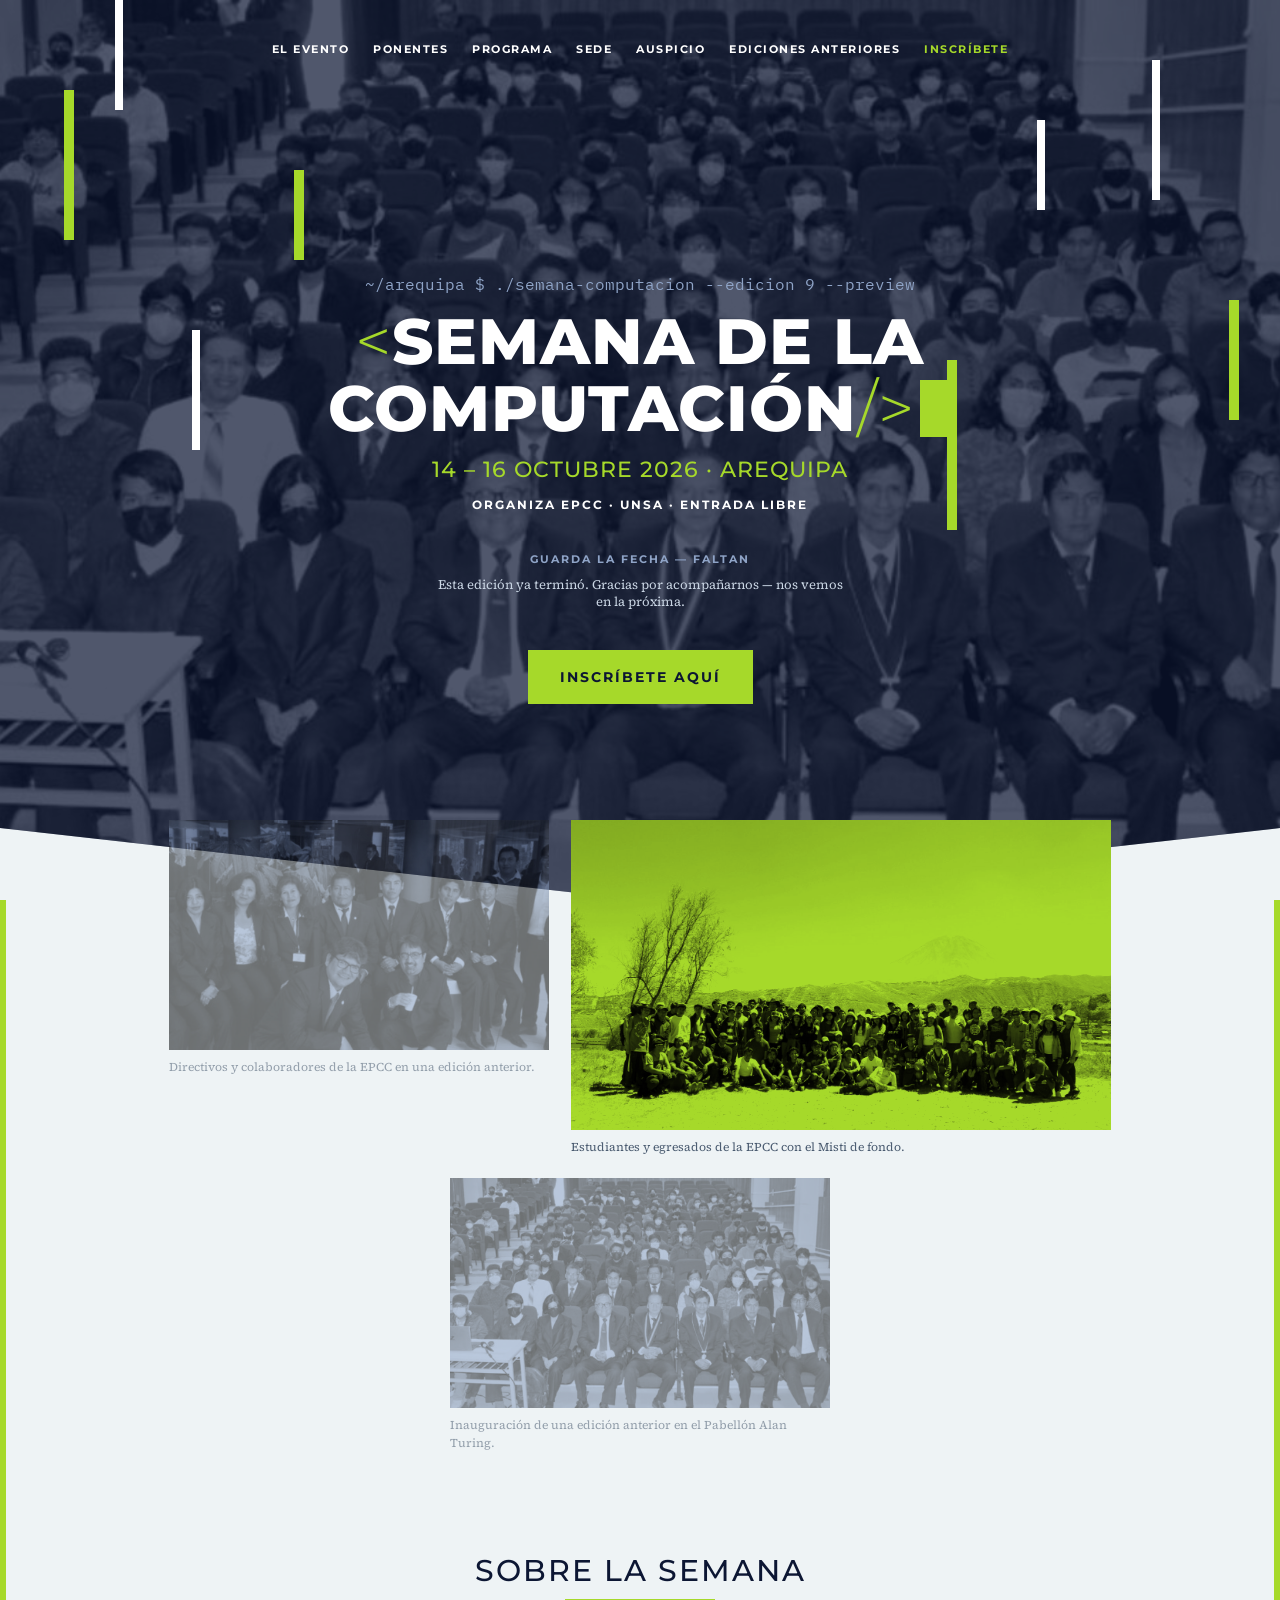
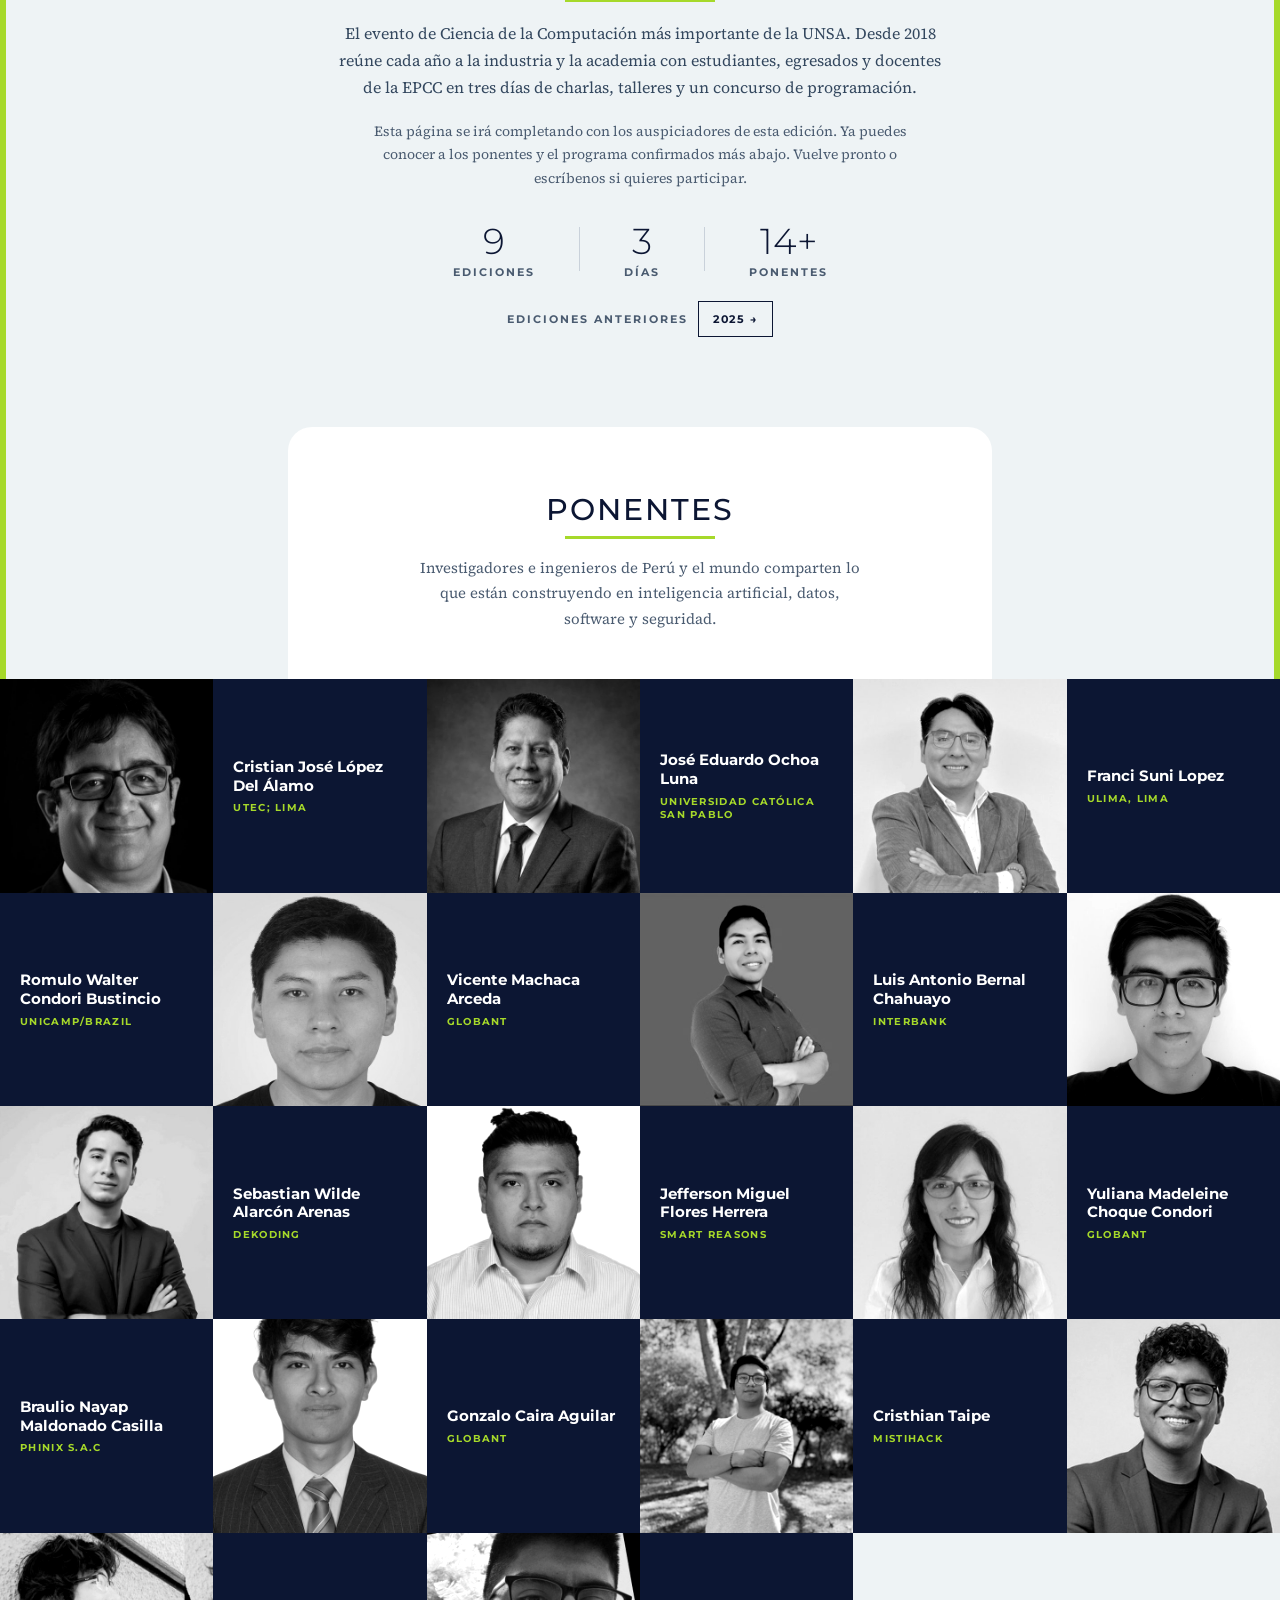
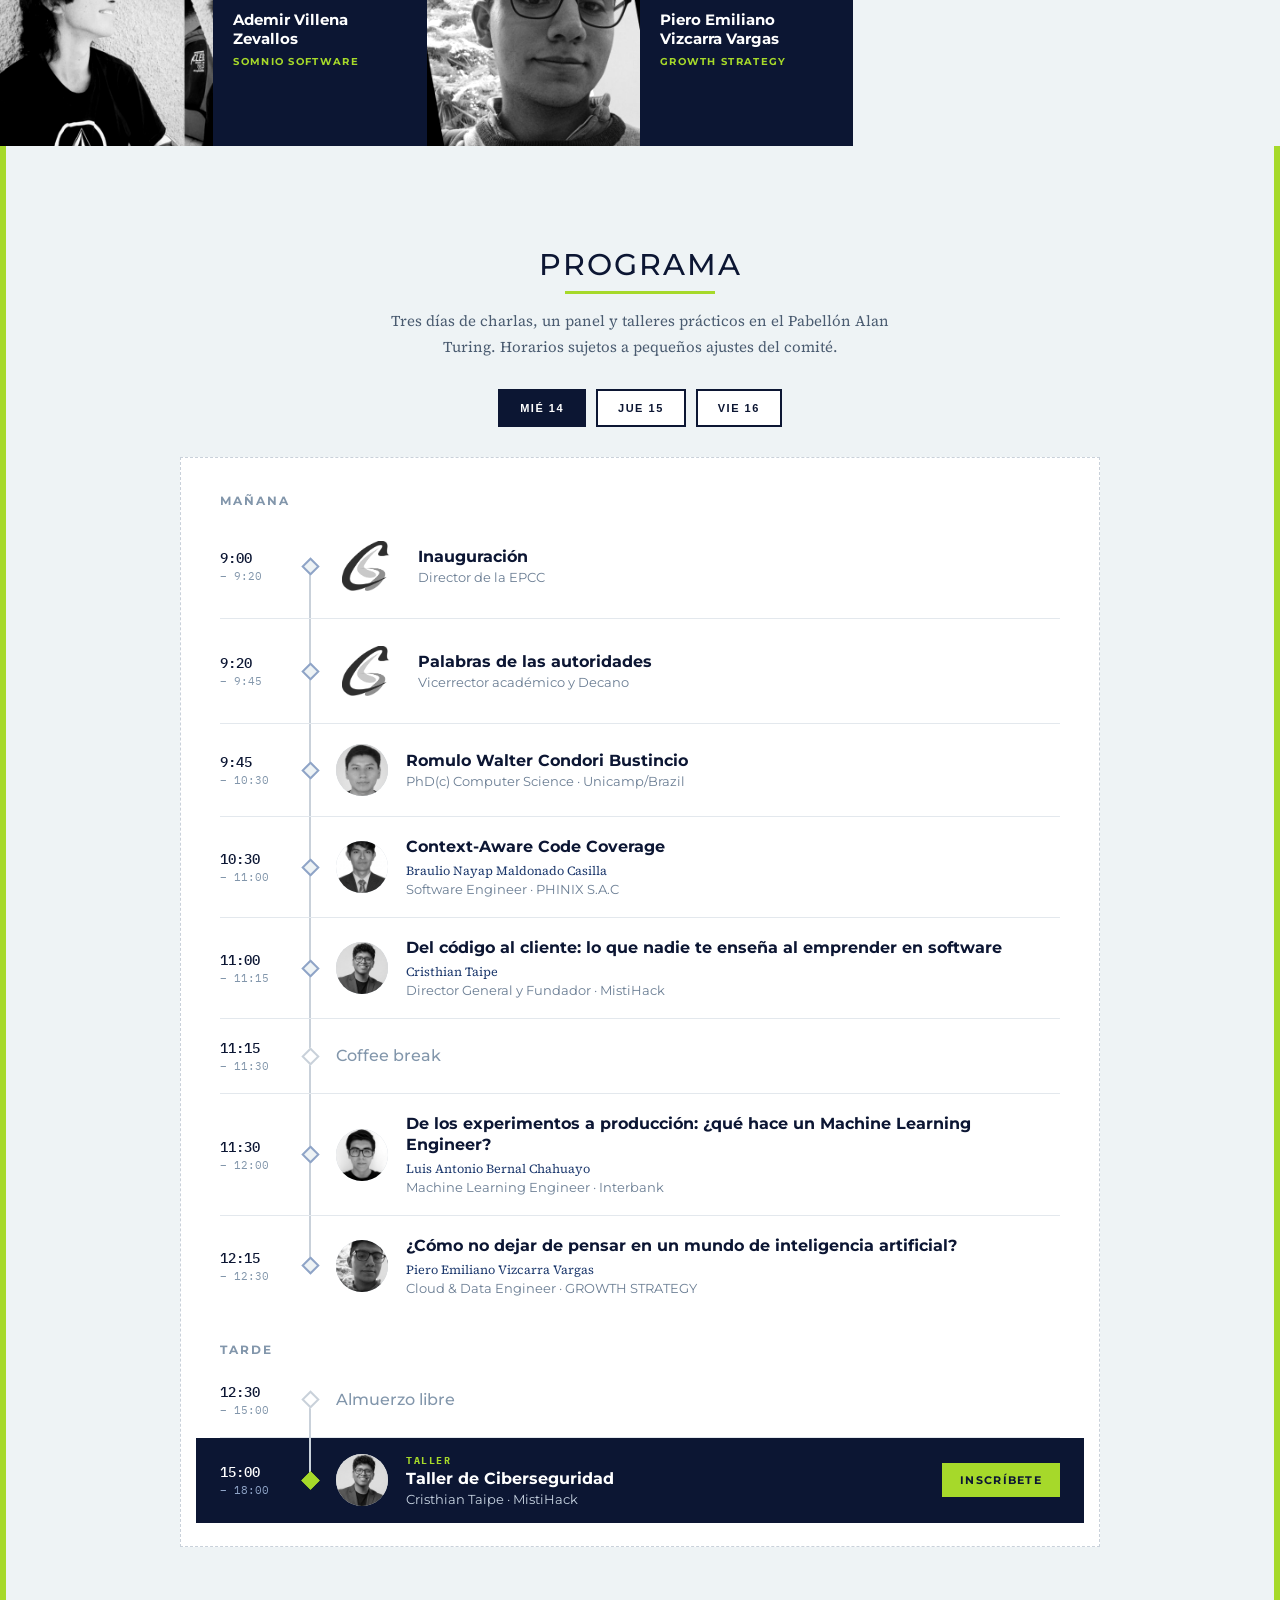
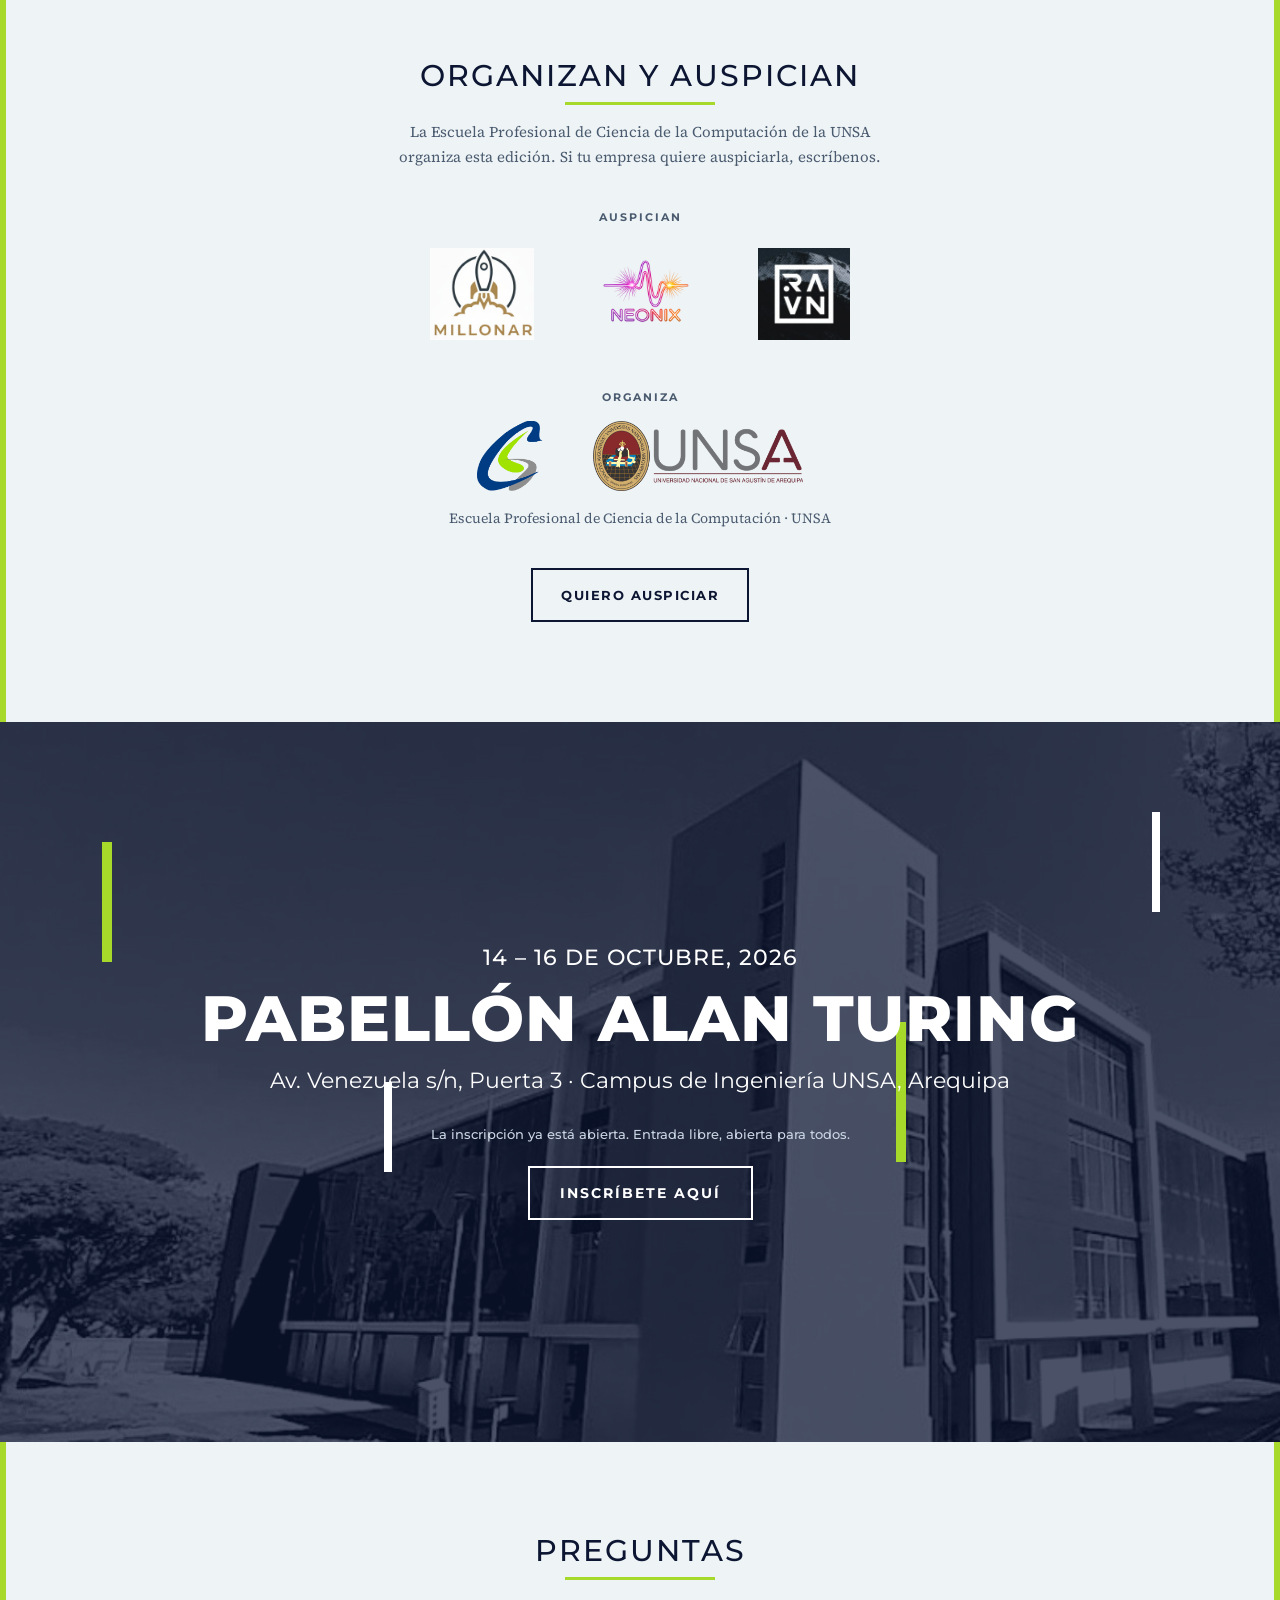
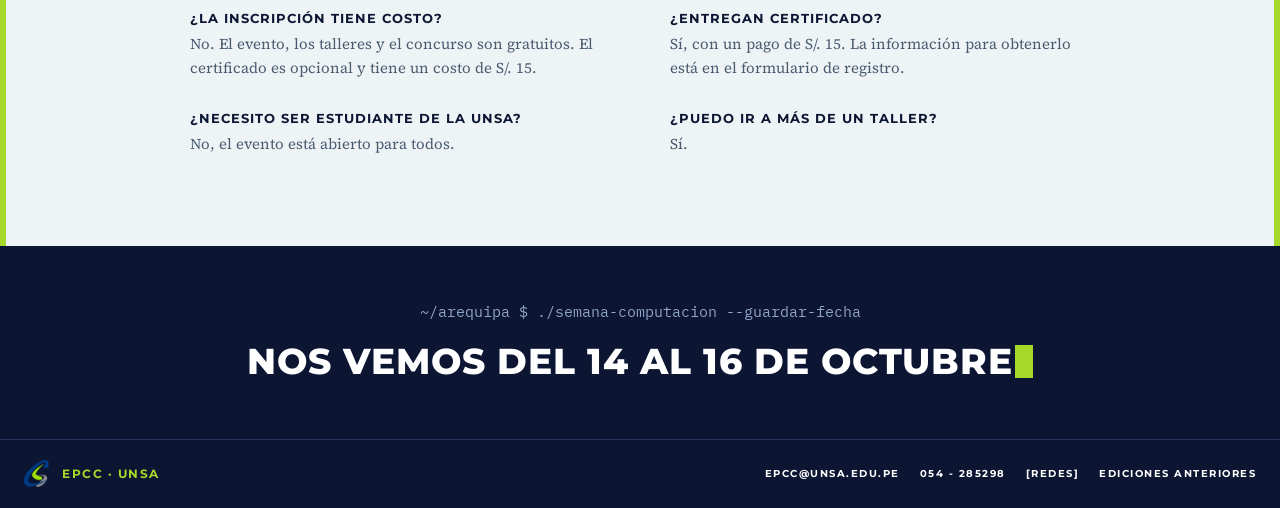
==== commit a00c993d: "Lead PROGRAMA talk rows with the topic instead of the speaker's name Add each confirmed charla's top" ====
--- a/index.html
+++ b/index.html
@@ -62,6 +62,7 @@
 .prow-text{display:flex;flex-direction:column;gap:2px}
 .prow-title{font-size:14px;font-weight:700;color:#0C1633;line-height:1.3}
 .prow-sub{font-size:12px;color:#6A7D93}
+.prow-topic{display:block;margin-top:3px;font-family:'Source Serif 4',Georgia,serif;font-size:12.5px;color:#1E3A6E}
 .prow.linked{cursor:pointer}
 .prow.linked:hover .prow-title,.prow.linked:focus-visible .prow-title{color:#1E3A6E}
 .prow.linked:focus-visible{outline:2px solid #A6D92A;outline-offset:-2px}
@@ -462,7 +463,7 @@
 </dialog>
 <script>
 (function(){
-  var PONENTES = [{"name": "Cristian José López Del Álamo", "role": "Professor of Computer Science", "inst": "UTEC; Lima", "photo": "assets/2026/images/ponentes/cristian-lopez-del-alamo.jpg", "linkedin": "https://www.linkedin.com/in/cristian-jos%C3%A9-l%C3%B3pez-del-alamo-33700733/", "bio": ["Cristian López Del Álamo, Ph.D. in Computer Science, is a Machine Learning professor at the University of Engineering and Technology (UTEC) with over 20 years of experience teaching and advising on AI-based products. He has also taught at Universidad Católica San Pablo, UNSA, and Universidad La Salle, where he served as Director General of Research and Head of IT.", "His work spans machine learning, deep learning, and applied research — including a contact-tracing algorithm built for Peru's PCM during the pandemic. He is recognized as one of the top professors at several of these institutions and has received multiple academic honors, including top distinctions for his master's and doctoral theses."]}, {"name": "José Eduardo Ochoa Luna", "role": "Professor of Computer Science", "inst": "Universidad Católica San Pablo", "photo": "assets/2026/images/ponentes/jose-ochoa-luna.jpg", "linkedin": "https://www.linkedin.com/in/jos%C3%A9-eduardo-ochoa-luna-phd-6451b78/", "bio": ["Research Scientist specializing in real-world Artificial Intelligence solutions, with a strong focus on Machine Learning for Natural Language Processing and Data Science. Currently serving as an Assistant Professor in the Department of Computing at UCSP, where I combine academic research with practical, industry-oriented AI applications. Passionate about bridging theory and practice to develop scalable, impactful technologies."]}, {"name": "Franci Suni Lopez", "role": "Professor of Computer Science", "inst": "ULima, LIma", "photo": "assets/2026/images/ponentes/franci-suni-lopez.jpg", "linkedin": "https://www.linkedin.com/in/francisunilopez/", "bio": ["Franci es doctor en Ciencias de la Computación, investigador y docente de la Universidad de Lima. Actualmente se desempeña como director del Centro para la Inteligencia Artificial Responsable y coordinador del Laboratorio de Inteligencia Artificial.\nSu trabajo se centra en inteligencia artificial, computación afectiva e interacción humano-computadora, con aplicaciones en educación, robótica y desarrollo de sistemas inteligentes centrados en las personas. Su investigación explora el diseño de tecnologías capaces de interpretar el comportamiento humano, adaptarse a las necesidades de los usuarios y mejorar la interacción entre personas y sistemas digitales, con especial atención al uso responsable de la inteligencia artificial."]}, {"name": "Vicente Machaca Arceda", "role": "Senior Machine Learning Engineer", "inst": "Globant", "photo": "assets/2026/images/ponentes/vicente-machaca-arceda.jpg", "linkedin": "https://www.linkedin.com/in/vicente-machaca-arceda-phd-22258449/", "bio": ["I'm passionate about artificial intelligence and its practical applications — from drowsiness, violence, and car-crash detection systems to work at the intersection of bioinformatics and machine learning.", "During my PhD I specialized in cancer neoantigen detection using Transformers and transfer learning. My current research focuses on LLM-based and multi-agent systems: agent integration, guardrails, memory management, and scalable production architectures."]}, {"name": "Braulio Nayap Maldonado Casilla", "role": "Software Engineer", "inst": "PHINIX S.A.C", "photo": "assets/2026/images/ponentes/braulio-maldonado-casilla.jpg", "linkedin": "https://www.linkedin.com/in/braulio-maldonado-casilla/", "bio": ["Ingeniero de Software y Bachiller en Ciencias de la Computación (UNSA), especializado en arquitecturas escalables, integraciones cloud (AWS, GCP) y soluciones impulsadas por Inteligencia Artificial. Combina el rigor de la investigación tecnológica con metodologías ágiles y Clean Code.", "Ha trabajado en el ciclo completo de soluciones corporativas —desde firmware IoT y monitoreo en tiempo real hasta plataformas LMS y ecosistemas de microservicios— y es autor publicado en CIbSE 2026 por HeatMetro, una plataforma 3D para el análisis de deuda técnica y cobertura de pruebas en proyectos complejos."]}, {"name": "Luis Antonio Bernal Chahuayo", "role": "Machine Learning Engineer", "inst": "Interbank", "photo": "assets/2026/images/ponentes/luis-bernal-chahuayo.jpg", "linkedin": "https://www.linkedin.com/in/luantber/", "bio": ["Luis Antonio Bernal Chahuayo es Machine Learning Engineer en Interbank, donde desarrolla, monitorea y pone en producción soluciones de IA y aprendizaje automático sobre infraestructura cloud. Ha trabajado en proyectos de robótica, retail y servicios financieros, además de aplicaciones SaaS con IA generativa y sistemas multiagente.", "Es bachiller en Ciencias de la Computación por la UNSA, con formación de posgrado en Machine Learning, Deep Learning y procesamiento de imágenes por la Universidade Estadual de Campinas."]}, {"name": "Eduardo Antonio Sanchez Hincho", "role": "Software Engineer", "inst": "Apurata", "photo": "assets/2026/images/ponentes/eduardo-sanchez-hincho.jpg", "linkedin": "https://www.linkedin.com/in/eduardo-antonio-sanchez-h/", "bio": ["I'm a software engineer with 5+ years of experience in the fintech industry, specializing in process automation, web scraping, payment systems, and infrastructure at Apurata. I hold a Computer Science degree from UNSA, where I competed in programming contests and received an OAS scholarship for an intensive Cybersecurity course.", "Outside of work, I build personal projects — web apps, Unity games, and other experiments — driven by a passion for continuous learning. Always happy to connect with fellow engineers!"]}, {"name": "Gonzalo Caira Aguilar", "role": "Software Engineer", "inst": "Globant", "photo": "assets/2026/images/ponentes/gonzalo-caira-aguilar.jpg", "linkedin": "https://www.linkedin.com/in/gonzalocaira/", "bio": ["Software Engineer specialized in Mobile (Flutter), focused on building scalable, maintainable, and user-centric applications. I enjoy turning real needs into simple solutions people can use daily. I also develop my own products, taking ideas from zero to a production-ready app."]}, {"name": "Ademir Villena Zevallos", "role": "Mobile Developer", "inst": "Somnio Software", "photo": "assets/2026/images/ponentes/ademir-villena-zevallos.jpg", "linkedin": "https://www.linkedin.com/in/avillenaz/", "bio": ["Android/iOS developer. 6 years of experience with Flutter.\nIn my free time, I make games in Unity, Godot, or Cocos2d-x.\nI have 3 cats."]}, {"name": "Yuliana Madeleine Choque Condori", "role": "Web UI Developer", "inst": "Globant", "photo": "assets/2026/images/ponentes/yuliana-choque-condori.jpg", "linkedin": "https://www.linkedin.com/in/yuliana-mcc/", "bio": ["Cada experiencia de las diferentes actividades que realizo son de gran aprendizaje el cual me permite adaptarme a diversos contextos y generar soluciones en áreas de mi carrera profesional."]}, {"name": "Piero Emiliano Vizcarra Vargas", "role": "Cloud & Data Engineer", "inst": "GROWTH STRATEGY", "photo": "assets/2026/images/ponentes/piero-vizcarra-vargas.jpg", "linkedin": "https://www.linkedin.com/in/pierovizcarra-data/", "bio": ["Soy Data Engineer con experiencia en modernización cloud y construcción de soluciones de datos sobre Azure, AWS, GCP y Microsoft Fabric: pipelines, procesos ETL/ELT, arquitecturas Medallion y migración de sistemas legacy hacia plataformas más escalables.", "Mi formación en programación de sistemas y Ciencia de la Computación me da una base sólida que aplico a la ingeniería de datos, con foco en calidad, integración y confiabilidad en producción. Actualmente busco seguir creciendo en proyectos de Data Engineering y modernización de ecosistemas analíticos."]}, {"name": "Sebastian Wilde Alarcón Arenas", "role": "Managing Partner", "inst": "Dekoding", "photo": "assets/2026/images/ponentes/sebastian-alarcon-arenas.jpg", "linkedin": "https://www.linkedin.com/in/sebaswilde/", "bio": ["I’m a Managing Partner at Dekoding with over 7+ years of experience, growing from Junior to Senior Backend Developer specialized in Django, Python, and GraphQL. Along the way, I’ve also taken on roles as Project & Account Manager, combining technical expertise with client-facing management.", "At Dekoding, I lead projects where I stay involved in backend development, architecture, while also managing client relationships and delivery. We focus on building MVPs and scalable solutions that help startups validate ideas, attract investors, and grow their businesses with confidence."]}, {"name": "Romulo Walter Condori Bustincio", "role": "PhD(c) Computer Science", "inst": "Unicamp/Brazil", "photo": "assets/2026/images/ponentes/romulo-condori-bustincio.jpg", "linkedin": "https://www.linkedin.com/in/r%C3%B3mulo-walter-condori-bustincio-63b167112/", "bio": ["Rómulo Walter Condori Bustincio es un destacado investigador peruano especializado en Computación Científica de Alto Rendimiento (HPC) e Inteligencia Artificial. Es licenciado en Ciencia de la Computación por la Universidad Nacional de San Agustín (UNSA) de Arequipa y magíster por la Universidade Estadual de Campinas (UNICAMP) en Brasil, institución donde actualmente cursa el doctorado (PhD©) en la misma disciplina.", "A lo largo de su trayectoria, ha vinculado la academia con la innovación tecnológica a través de su trabajo en el Hub de Inteligência Artificial e Arquiteturas Cognitivas (H.IAAC) y el Laboratorio de Redes de Computadoras de la UNICAMP. Sus líneas de investigación se centran en el desarrollo de simulaciones numéricas de alta complejidad, optimización de modelos y aprendizaje federado."]}, {"name": "Jerson Zúñiga Coayla", "role": "Software Engineer", "inst": "Banco Falabella", "photo": "assets/2026/images/ponentes/jerson-zuniga-coayla.jpg", "linkedin": "https://www.linkedin.com/in/jersonzc/", "bio": ["At my core, I'm a problem solver — dedicated to the success of the company, committed to exceeding objectives, and always ready to prove what I'm capable of. 🚀", "Hi! My name is Jerson, and I'm a Full-Stack Developer based in Arequipa, Peru. 👋", "I've worked across the food delivery, banking, and consulting industries, contributing both as a team member and as a project lead. Along the way, I've built strong proficiency in Go, TypeScript, Java, and Python, complemented by solid expertise in cloud services, containerization technologies, and system design."]}, {"name": "Hayde Luzmila Humpire Cutipa", "role": "Software Engineer", "inst": "BBVA", "photo": "assets/2026/images/ponentes/hayde-humpire-cutipa.jpg", "linkedin": "https://www.linkedin.com/in/haydehumpire/", "bio": ["Software Engineer with 8+ years of experience in backend and full-stack development, distributed systems, microservices, and enterprise solutions for banking and technology. Experienced in Java, Scala, Python, JavaScript, SQL, REST APIs, and both relational and NoSQL databases.", "At BBVA, she has contributed to the full lifecycle of financial solutions — analysis, development, testing, and stabilization — working in Agile/Scrum teams. She is also part of an AI Sherpa program promoting the responsible adoption of Generative AI, with experience in prompt engineering and AI agent orchestration."]}, {"name": "Jhunior Chavez Cruz", "role": "Product Designer", "inst": "Interbank", "photo": "assets/2026/images/ponentes/jhunior-chavez-cruz.jpg", "linkedin": "https://www.linkedin.com/in/jhunior/", "bio": ["Hi! I'm a UX designer in cross platform applications. My interests in human behavior and user-centered solutions inspire me to continue growing in the UX field."]}, {"name": "Jefferson Miguel Flores Herrera", "role": "", "inst": "Smart Reasons", "photo": "assets/2026/images/ponentes/jefferson-flores-herrera.jpg", "linkedin": "https://www.linkedin.com/in/jfloreshe/", "bio": ["Jefferson Flores es Líder Técnico e Ingeniero de Software, especializado en sistemas distribuidos. Ha trabajado en el diseño de arquitecturas basadas en microservicios y sistemas orientado a eventos, enfocándose en soluciones escalables y resilientes. Es un apasionado por el aprendizaje continuo, la resolución pragmática de problemas y el crecimiento de equipos de desarrollo."]}, {"name": "Cristhian Taipe", "role": "Director General y Fundador", "inst": "MistiHack", "photo": "assets/2026/images/ponentes/cristhian-taipe.jpg", "linkedin": "https://www.linkedin.com/in/cristhian-taipe2024/", "bio": ["Cristhian Taipe es fundador y director general de MistiHack, un evento orientado a impulsar la ciberseguridad y fortalecer la comunidad tecnológica en el sur del Perú. Es estudiante de Ciencia de la Computación en la Universidad Nacional de San Agustín (UNSA), pentester y fundador y CEO de AlySec, un emprendimiento enfocado en ciberseguridad.", "Fundó la comunidad de ciberseguridad CAUC, con más de 15 eventos organizados. En el ámbito competitivo, obtuvo el tercer puesto en el CTF de Admisión de CiberSecUNI. Actualmente, preside el Centro de Estudiantes de Ciencia de la Computación de la UNSA y el ACM UNSA Cybersecurity Chapter, desde donde impulsa iniciativas de formación, colaboración y desarrollo tecnológico."]}];
+  var PONENTES = [{"name": "Cristian José López Del Álamo", "role": "Professor of Computer Science", "inst": "UTEC; Lima", "photo": "assets/2026/images/ponentes/cristian-lopez-del-alamo.jpg", "linkedin": "https://www.linkedin.com/in/cristian-jos%C3%A9-l%C3%B3pez-del-alamo-33700733/", "topic": "Clasificación geoespacial de la pobreza urbana", "bio": ["Cristian López Del Álamo, Ph.D. in Computer Science, is a Machine Learning professor at the University of Engineering and Technology (UTEC) with over 20 years of experience teaching and advising on AI-based products. He has also taught at Universidad Católica San Pablo, UNSA, and Universidad La Salle, where he served as Director General of Research and Head of IT.", "His work spans machine learning, deep learning, and applied research — including a contact-tracing algorithm built for Peru's PCM during the pandemic. He is recognized as one of the top professors at several of these institutions and has received multiple academic honors, including top distinctions for his master's and doctoral theses."]}, {"name": "José Eduardo Ochoa Luna", "role": "Professor of Computer Science", "inst": "Universidad Católica San Pablo", "photo": "assets/2026/images/ponentes/jose-ochoa-luna.jpg", "linkedin": "https://www.linkedin.com/in/jos%C3%A9-eduardo-ochoa-luna-phd-6451b78/", "topic": "La evolución del fine-tuning en LLMs", "bio": ["Research Scientist specializing in real-world Artificial Intelligence solutions, with a strong focus on Machine Learning for Natural Language Processing and Data Science. Currently serving as an Assistant Professor in the Department of Computing at UCSP, where I combine academic research with practical, industry-oriented AI applications. Passionate about bridging theory and practice to develop scalable, impactful technologies."]}, {"name": "Franci Suni Lopez", "role": "Professor of Computer Science", "inst": "ULima, LIma", "photo": "assets/2026/images/ponentes/franci-suni-lopez.jpg", "linkedin": "https://www.linkedin.com/in/francisunilopez/", "topic": "De la percepción a la adaptación: construyendo sistemas inteligentes centrados en las personas", "bio": ["Franci es doctor en Ciencias de la Computación, investigador y docente de la Universidad de Lima. Actualmente se desempeña como director del Centro para la Inteligencia Artificial Responsable y coordinador del Laboratorio de Inteligencia Artificial.\nSu trabajo se centra en inteligencia artificial, computación afectiva e interacción humano-computadora, con aplicaciones en educación, robótica y desarrollo de sistemas inteligentes centrados en las personas. Su investigación explora el diseño de tecnologías capaces de interpretar el comportamiento humano, adaptarse a las necesidades de los usuarios y mejorar la interacción entre personas y sistemas digitales, con especial atención al uso responsable de la inteligencia artificial."]}, {"name": "Vicente Machaca Arceda", "role": "Senior Machine Learning Engineer", "inst": "Globant", "photo": "assets/2026/images/ponentes/vicente-machaca-arceda.jpg", "linkedin": "https://www.linkedin.com/in/vicente-machaca-arceda-phd-22258449/", "topic": "How AI Coding Agents Are Changing the Way We Build Software", "bio": ["I'm passionate about artificial intelligence and its practical applications — from drowsiness, violence, and car-crash detection systems to work at the intersection of bioinformatics and machine learning.", "During my PhD I specialized in cancer neoantigen detection using Transformers and transfer learning. My current research focuses on LLM-based and multi-agent systems: agent integration, guardrails, memory management, and scalable production architectures."]}, {"name": "Braulio Nayap Maldonado Casilla", "role": "Software Engineer", "inst": "PHINIX S.A.C", "photo": "assets/2026/images/ponentes/braulio-maldonado-casilla.jpg", "linkedin": "https://www.linkedin.com/in/braulio-maldonado-casilla/", "topic": "Context-Aware Code Coverage", "bio": ["Ingeniero de Software y Bachiller en Ciencias de la Computación (UNSA), especializado en arquitecturas escalables, integraciones cloud (AWS, GCP) y soluciones impulsadas por Inteligencia Artificial. Combina el rigor de la investigación tecnológica con metodologías ágiles y Clean Code.", "Ha trabajado en el ciclo completo de soluciones corporativas —desde firmware IoT y monitoreo en tiempo real hasta plataformas LMS y ecosistemas de microservicios— y es autor publicado en CIbSE 2026 por HeatMetro, una plataforma 3D para el análisis de deuda técnica y cobertura de pruebas en proyectos complejos."]}, {"name": "Luis Antonio Bernal Chahuayo", "role": "Machine Learning Engineer", "inst": "Interbank", "photo": "assets/2026/images/ponentes/luis-bernal-chahuayo.jpg", "linkedin": "https://www.linkedin.com/in/luantber/", "topic": "De los experimentos a producción: ¿qué hace un Machine Learning Engineer?", "bio": ["Luis Antonio Bernal Chahuayo es Machine Learning Engineer en Interbank, donde desarrolla, monitorea y pone en producción soluciones de IA y aprendizaje automático sobre infraestructura cloud. Ha trabajado en proyectos de robótica, retail y servicios financieros, además de aplicaciones SaaS con IA generativa y sistemas multiagente.", "Es bachiller en Ciencias de la Computación por la UNSA, con formación de posgrado en Machine Learning, Deep Learning y procesamiento de imágenes por la Universidade Estadual de Campinas."]}, {"name": "Eduardo Antonio Sanchez Hincho", "role": "Software Engineer", "inst": "Apurata", "photo": "assets/2026/images/ponentes/eduardo-sanchez-hincho.jpg", "linkedin": "https://www.linkedin.com/in/eduardo-antonio-sanchez-h/", "bio": ["I'm a software engineer with 5+ years of experience in the fintech industry, specializing in process automation, web scraping, payment systems, and infrastructure at Apurata. I hold a Computer Science degree from UNSA, where I competed in programming contests and received an OAS scholarship for an intensive Cybersecurity course.", "Outside of work, I build personal projects — web apps, Unity games, and other experiments — driven by a passion for continuous learning. Always happy to connect with fellow engineers!"]}, {"name": "Gonzalo Caira Aguilar", "role": "Software Engineer", "inst": "Globant", "photo": "assets/2026/images/ponentes/gonzalo-caira-aguilar.jpg", "linkedin": "https://www.linkedin.com/in/gonzalocaira/", "topic": "Oportunidades de desarrollo al estudiar", "bio": ["Software Engineer specialized in Mobile (Flutter), focused on building scalable, maintainable, and user-centric applications. I enjoy turning real needs into simple solutions people can use daily. I also develop my own products, taking ideas from zero to a production-ready app."]}, {"name": "Ademir Villena Zevallos", "role": "Mobile Developer", "inst": "Somnio Software", "photo": "assets/2026/images/ponentes/ademir-villena-zevallos.jpg", "linkedin": "https://www.linkedin.com/in/avillenaz/", "topic": "Paciencia y buen humor en tiempos de IA", "bio": ["Android/iOS developer. 6 years of experience with Flutter.\nIn my free time, I make games in Unity, Godot, or Cocos2d-x.\nI have 3 cats."]}, {"name": "Yuliana Madeleine Choque Condori", "role": "Web UI Developer", "inst": "Globant", "photo": "assets/2026/images/ponentes/yuliana-choque-condori.jpg", "linkedin": "https://www.linkedin.com/in/yuliana-mcc/", "topic": "Primer día: expectativas y frustración", "bio": ["Cada experiencia de las diferentes actividades que realizo son de gran aprendizaje el cual me permite adaptarme a diversos contextos y generar soluciones en áreas de mi carrera profesional."]}, {"name": "Piero Emiliano Vizcarra Vargas", "role": "Cloud & Data Engineer", "inst": "GROWTH STRATEGY", "photo": "assets/2026/images/ponentes/piero-vizcarra-vargas.jpg", "linkedin": "https://www.linkedin.com/in/pierovizcarra-data/", "topic": "¿Cómo no dejar de pensar en un mundo de inteligencia artificial?", "bio": ["Soy Data Engineer con experiencia en modernización cloud y construcción de soluciones de datos sobre Azure, AWS, GCP y Microsoft Fabric: pipelines, procesos ETL/ELT, arquitecturas Medallion y migración de sistemas legacy hacia plataformas más escalables.", "Mi formación en programación de sistemas y Ciencia de la Computación me da una base sólida que aplico a la ingeniería de datos, con foco en calidad, integración y confiabilidad en producción. Actualmente busco seguir creciendo en proyectos de Data Engineering y modernización de ecosistemas analíticos."]}, {"name": "Sebastian Wilde Alarcón Arenas", "role": "Managing Partner", "inst": "Dekoding", "photo": "assets/2026/images/ponentes/sebastian-alarcon-arenas.jpg", "linkedin": "https://www.linkedin.com/in/sebaswilde/", "bio": ["I’m a Managing Partner at Dekoding with over 7+ years of experience, growing from Junior to Senior Backend Developer specialized in Django, Python, and GraphQL. Along the way, I’ve also taken on roles as Project & Account Manager, combining technical expertise with client-facing management.", "At Dekoding, I lead projects where I stay involved in backend development, architecture, while also managing client relationships and delivery. We focus on building MVPs and scalable solutions that help startups validate ideas, attract investors, and grow their businesses with confidence."]}, {"name": "Romulo Walter Condori Bustincio", "role": "PhD(c) Computer Science", "inst": "Unicamp/Brazil", "photo": "assets/2026/images/ponentes/romulo-condori-bustincio.jpg", "linkedin": "https://www.linkedin.com/in/r%C3%B3mulo-walter-condori-bustincio-63b167112/", "bio": ["Rómulo Walter Condori Bustincio es un destacado investigador peruano especializado en Computación Científica de Alto Rendimiento (HPC) e Inteligencia Artificial. Es licenciado en Ciencia de la Computación por la Universidad Nacional de San Agustín (UNSA) de Arequipa y magíster por la Universidade Estadual de Campinas (UNICAMP) en Brasil, institución donde actualmente cursa el doctorado (PhD©) en la misma disciplina.", "A lo largo de su trayectoria, ha vinculado la academia con la innovación tecnológica a través de su trabajo en el Hub de Inteligência Artificial e Arquiteturas Cognitivas (H.IAAC) y el Laboratorio de Redes de Computadoras de la UNICAMP. Sus líneas de investigación se centran en el desarrollo de simulaciones numéricas de alta complejidad, optimización de modelos y aprendizaje federado."]}, {"name": "Jerson Zúñiga Coayla", "role": "Software Engineer", "inst": "Banco Falabella", "photo": "assets/2026/images/ponentes/jerson-zuniga-coayla.jpg", "linkedin": "https://www.linkedin.com/in/jersonzc/", "bio": ["At my core, I'm a problem solver — dedicated to the success of the company, committed to exceeding objectives, and always ready to prove what I'm capable of. 🚀", "Hi! My name is Jerson, and I'm a Full-Stack Developer based in Arequipa, Peru. 👋", "I've worked across the food delivery, banking, and consulting industries, contributing both as a team member and as a project lead. Along the way, I've built strong proficiency in Go, TypeScript, Java, and Python, complemented by solid expertise in cloud services, containerization technologies, and system design."]}, {"name": "Hayde Luzmila Humpire Cutipa", "role": "Software Engineer", "inst": "BBVA", "photo": "assets/2026/images/ponentes/hayde-humpire-cutipa.jpg", "linkedin": "https://www.linkedin.com/in/haydehumpire/", "bio": ["Software Engineer with 8+ years of experience in backend and full-stack development, distributed systems, microservices, and enterprise solutions for banking and technology. Experienced in Java, Scala, Python, JavaScript, SQL, REST APIs, and both relational and NoSQL databases.", "At BBVA, she has contributed to the full lifecycle of financial solutions — analysis, development, testing, and stabilization — working in Agile/Scrum teams. She is also part of an AI Sherpa program promoting the responsible adoption of Generative AI, with experience in prompt engineering and AI agent orchestration."]}, {"name": "Jhunior Chavez Cruz", "role": "Product Designer", "inst": "Interbank", "photo": "assets/2026/images/ponentes/jhunior-chavez-cruz.jpg", "linkedin": "https://www.linkedin.com/in/jhunior/", "bio": ["Hi! I'm a UX designer in cross platform applications. My interests in human behavior and user-centered solutions inspire me to continue growing in the UX field."]}, {"name": "Jefferson Miguel Flores Herrera", "role": "", "inst": "Smart Reasons", "photo": "assets/2026/images/ponentes/jefferson-flores-herrera.jpg", "linkedin": "https://www.linkedin.com/in/jfloreshe/", "topic": "Del algoritmo al equipo de alto impacto: cómo escalar tu código, tu sistema y tu mentalidad", "bio": ["Jefferson Flores es Líder Técnico e Ingeniero de Software, especializado en sistemas distribuidos. Ha trabajado en el diseño de arquitecturas basadas en microservicios y sistemas orientado a eventos, enfocándose en soluciones escalables y resilientes. Es un apasionado por el aprendizaje continuo, la resolución pragmática de problemas y el crecimiento de equipos de desarrollo."]}, {"name": "Cristhian Taipe", "role": "Director General y Fundador", "inst": "MistiHack", "photo": "assets/2026/images/ponentes/cristhian-taipe.jpg", "linkedin": "https://www.linkedin.com/in/cristhian-taipe2024/", "topic": "Del código al cliente: lo que nadie te enseña al emprender en software", "bio": ["Cristhian Taipe es fundador y director general de MistiHack, un evento orientado a impulsar la ciberseguridad y fortalecer la comunidad tecnológica en el sur del Perú. Es estudiante de Ciencia de la Computación en la Universidad Nacional de San Agustín (UNSA), pentester y fundador y CEO de AlySec, un emprendimiento enfocado en ciberseguridad.", "Fundó la comunidad de ciberseguridad CAUC, con más de 15 eventos organizados. En el ámbito competitivo, obtuvo el tercer puesto en el CTF de Admisión de CiberSecUNI. Actualmente, preside el Centro de Estudiantes de Ciencia de la Computación de la UNSA y el ACM UNSA Cybersecurity Chapter, desde donde impulsa iniciativas de formación, colaboración y desarrollo tecnológico."]}];
   var dialog = document.getElementById('ponente-modal');
   var photoEl = dialog.querySelector('.pm-photo');
   var nameEl = dialog.querySelector('.pm-name');
@@ -547,7 +548,9 @@
 
   function rowHTML(r){
     var p = r.idx != null ? PONENTES[r.idx] : null;
-    var title = r.title || (p ? p.name : '');
+    var hasTopic = !r.title && p && p.topic;
+    var title = hasTopic ? p.topic : (r.title || (p ? p.name : ''));
+    var byline = hasTopic ? p.name : null;
     var sub = r.sub || (p ? [p.role, p.inst].filter(Boolean).join(' · ') : '');
     var photo = r.photo || (p ? p.photo : null);
     var cls = 'prow' + (r.kind === 'break' ? ' is-break' : '') + (r.kind === 'taller' ? ' is-taller' : '') + (r.idx != null ? ' linked' : '');
@@ -562,7 +565,7 @@
     return '<div class="' + cls + '"' + attrs + '>'
       + '<div class="prow-time">' + r.time + (r.end ? '<small>– ' + r.end + '</small>' : '') + '</div>'
       + '<div class="prow-marker"><span class="prow-dot"></span></div>'
-      + '<div class="prow-body">' + avatar + '<div class="prow-text">' + label + '<span class="prow-title">' + title + '</span>' + (sub ? '<span class="prow-sub">' + sub + '</span>' : '') + '</div>' + cta + '</div>'
+      + '<div class="prow-body">' + avatar + '<div class="prow-text">' + label + '<span class="prow-title">' + title + '</span>' + (byline ? '<span class="prow-topic">' + byline + '</span>' : '') + (sub ? '<span class="prow-sub">' + sub + '</span>' : '') + '</div>' + cta + '</div>'
       + '</div>';
   }
 
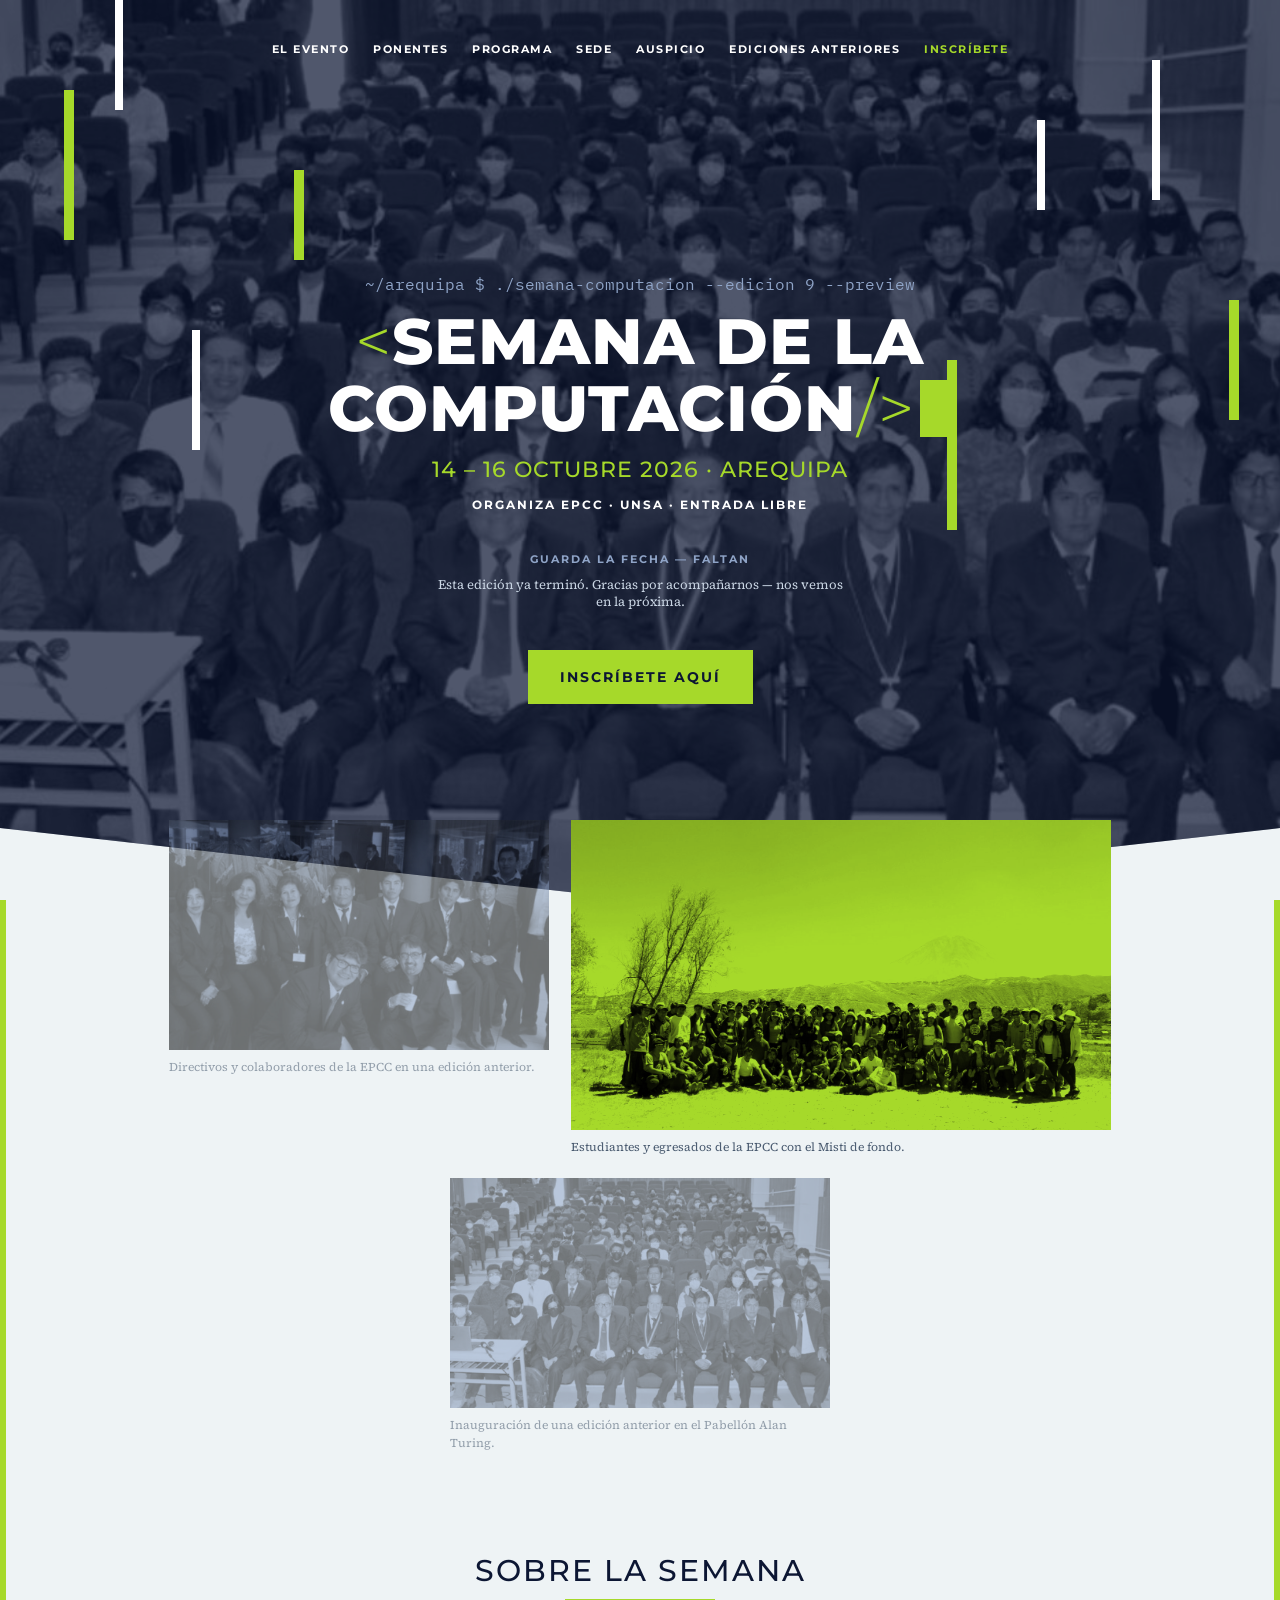
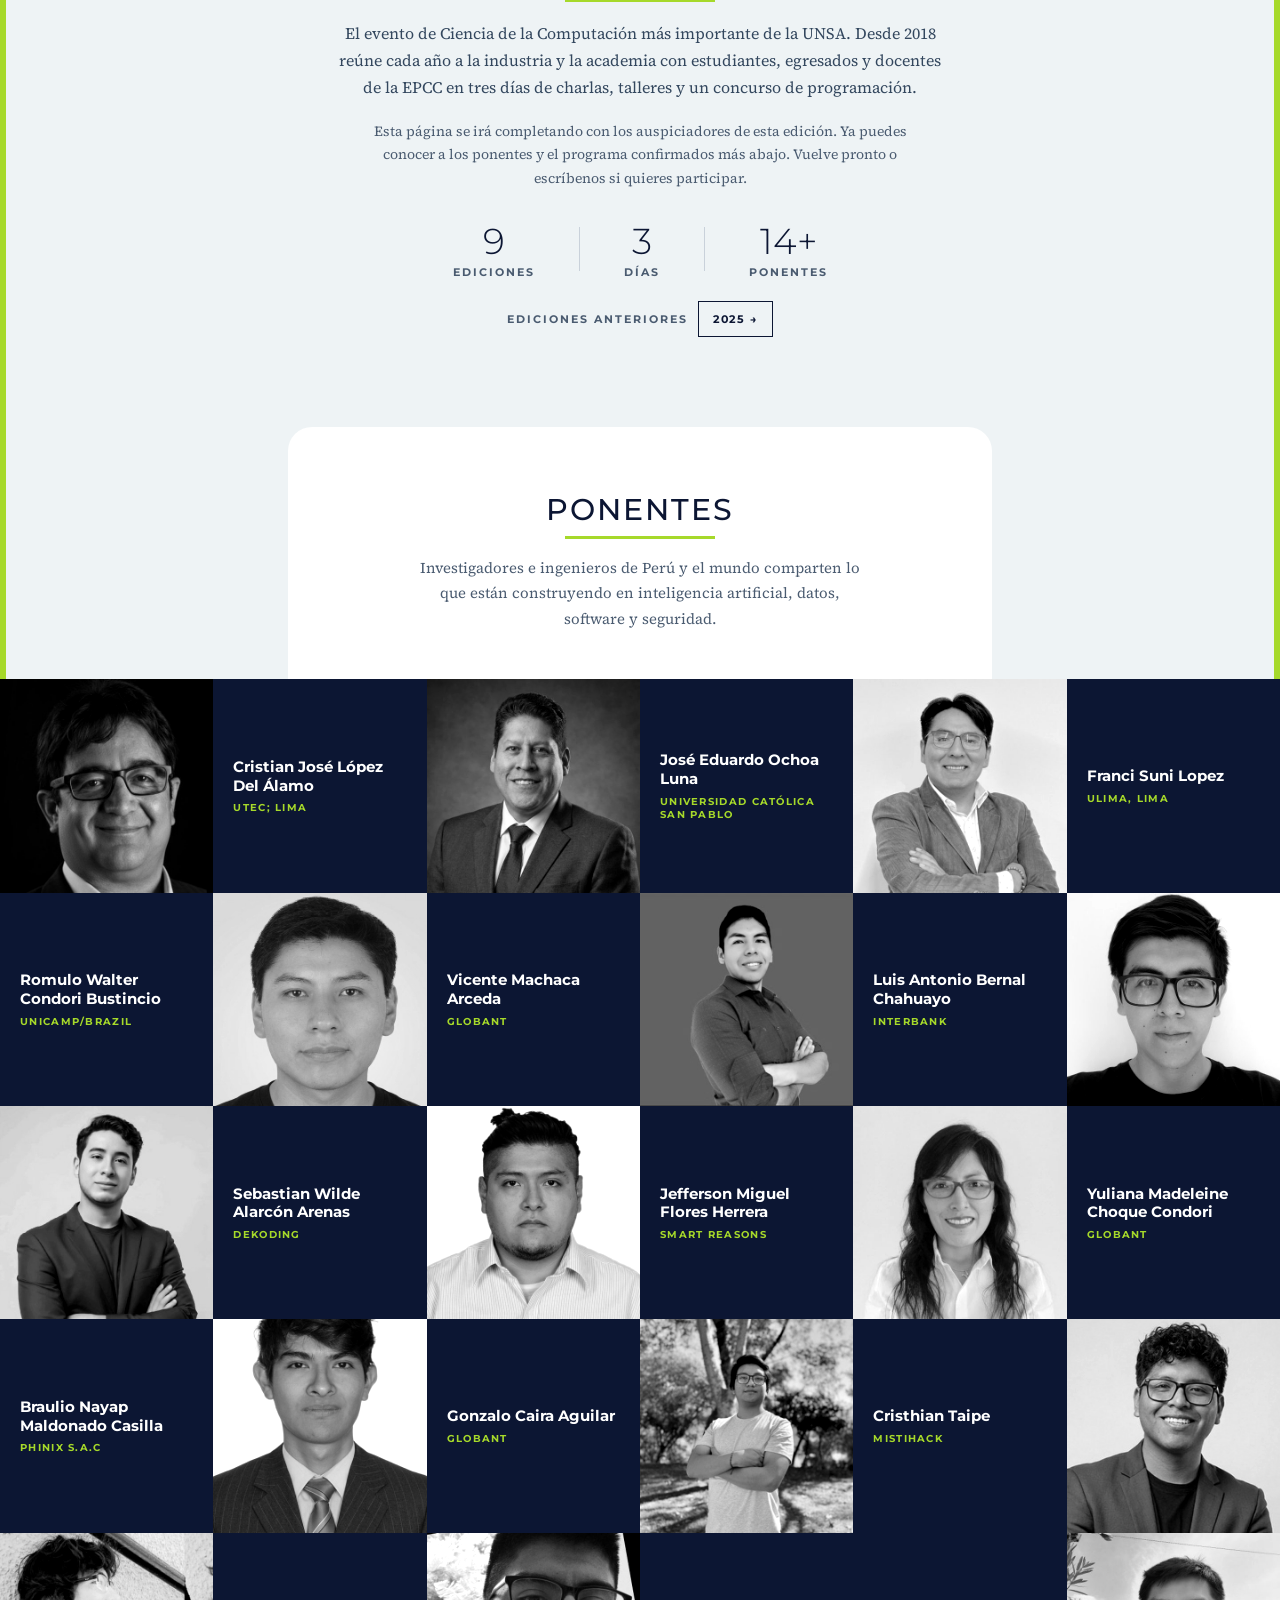
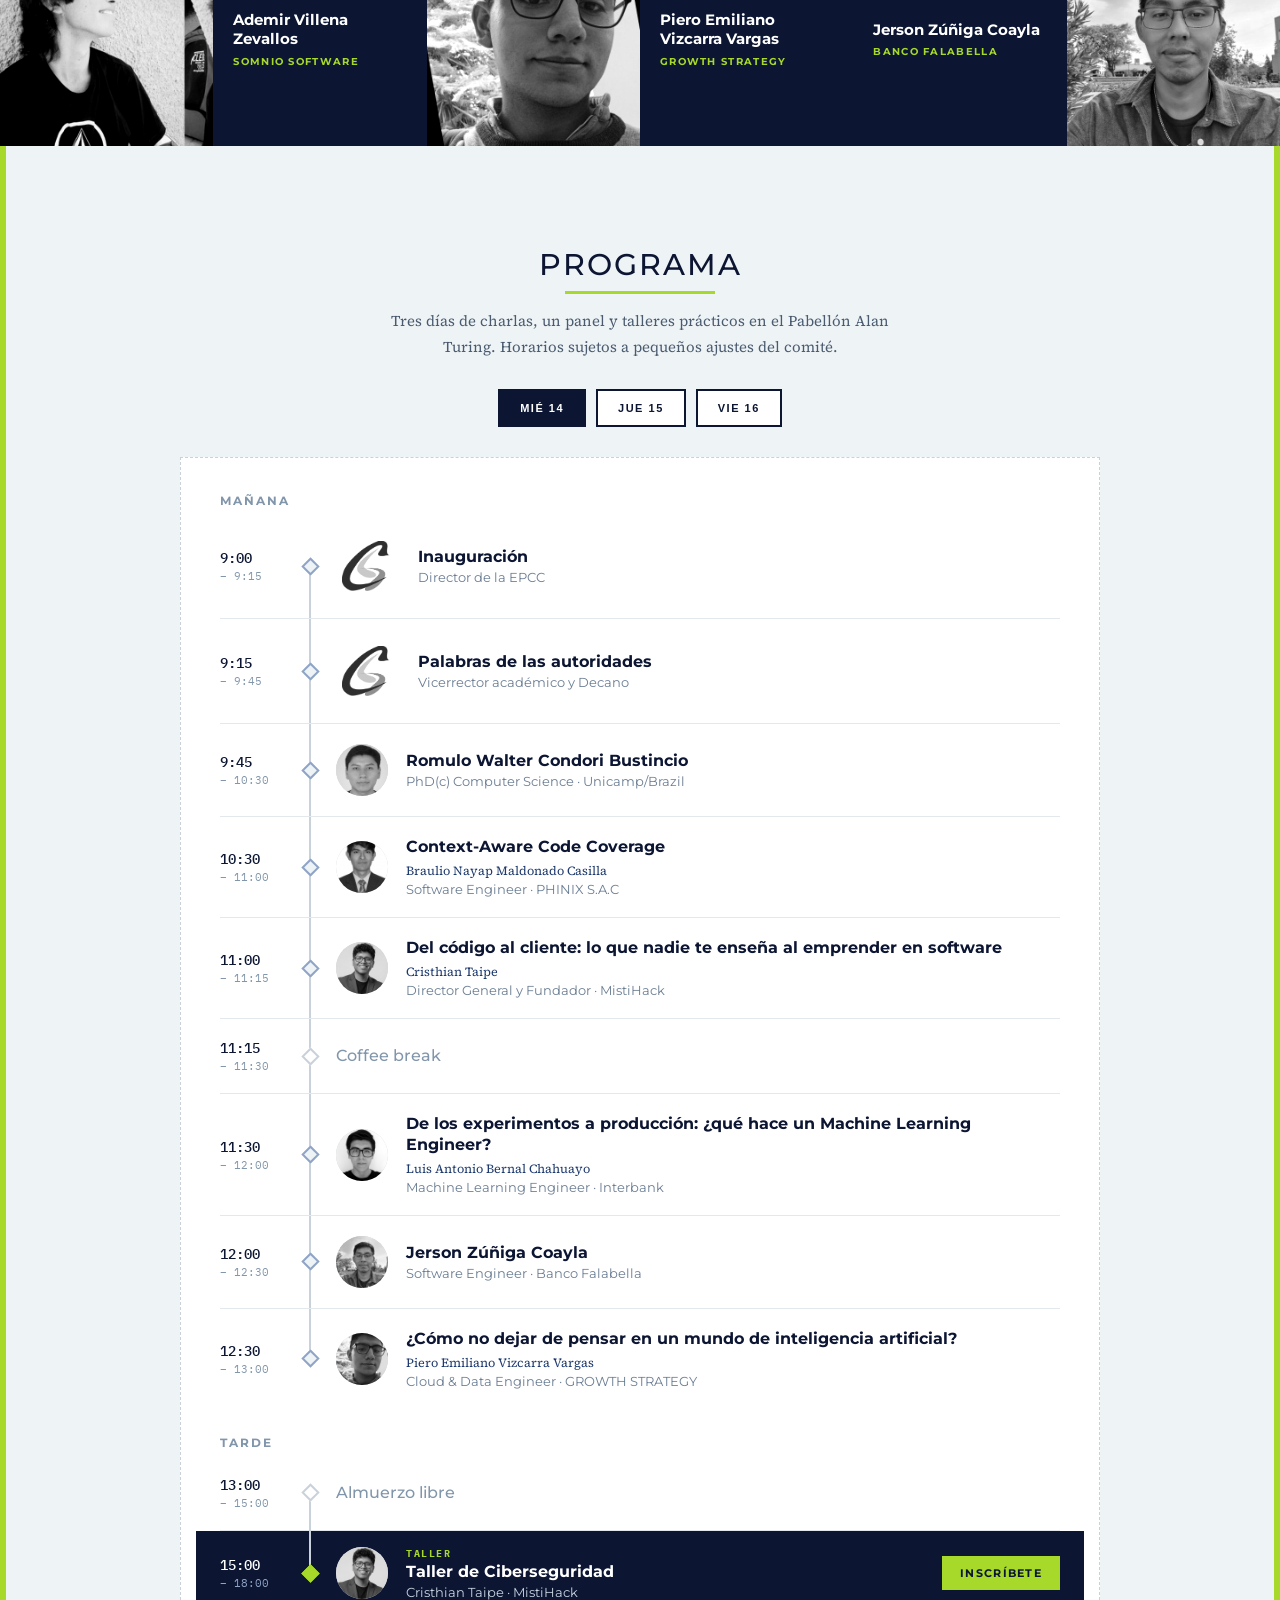
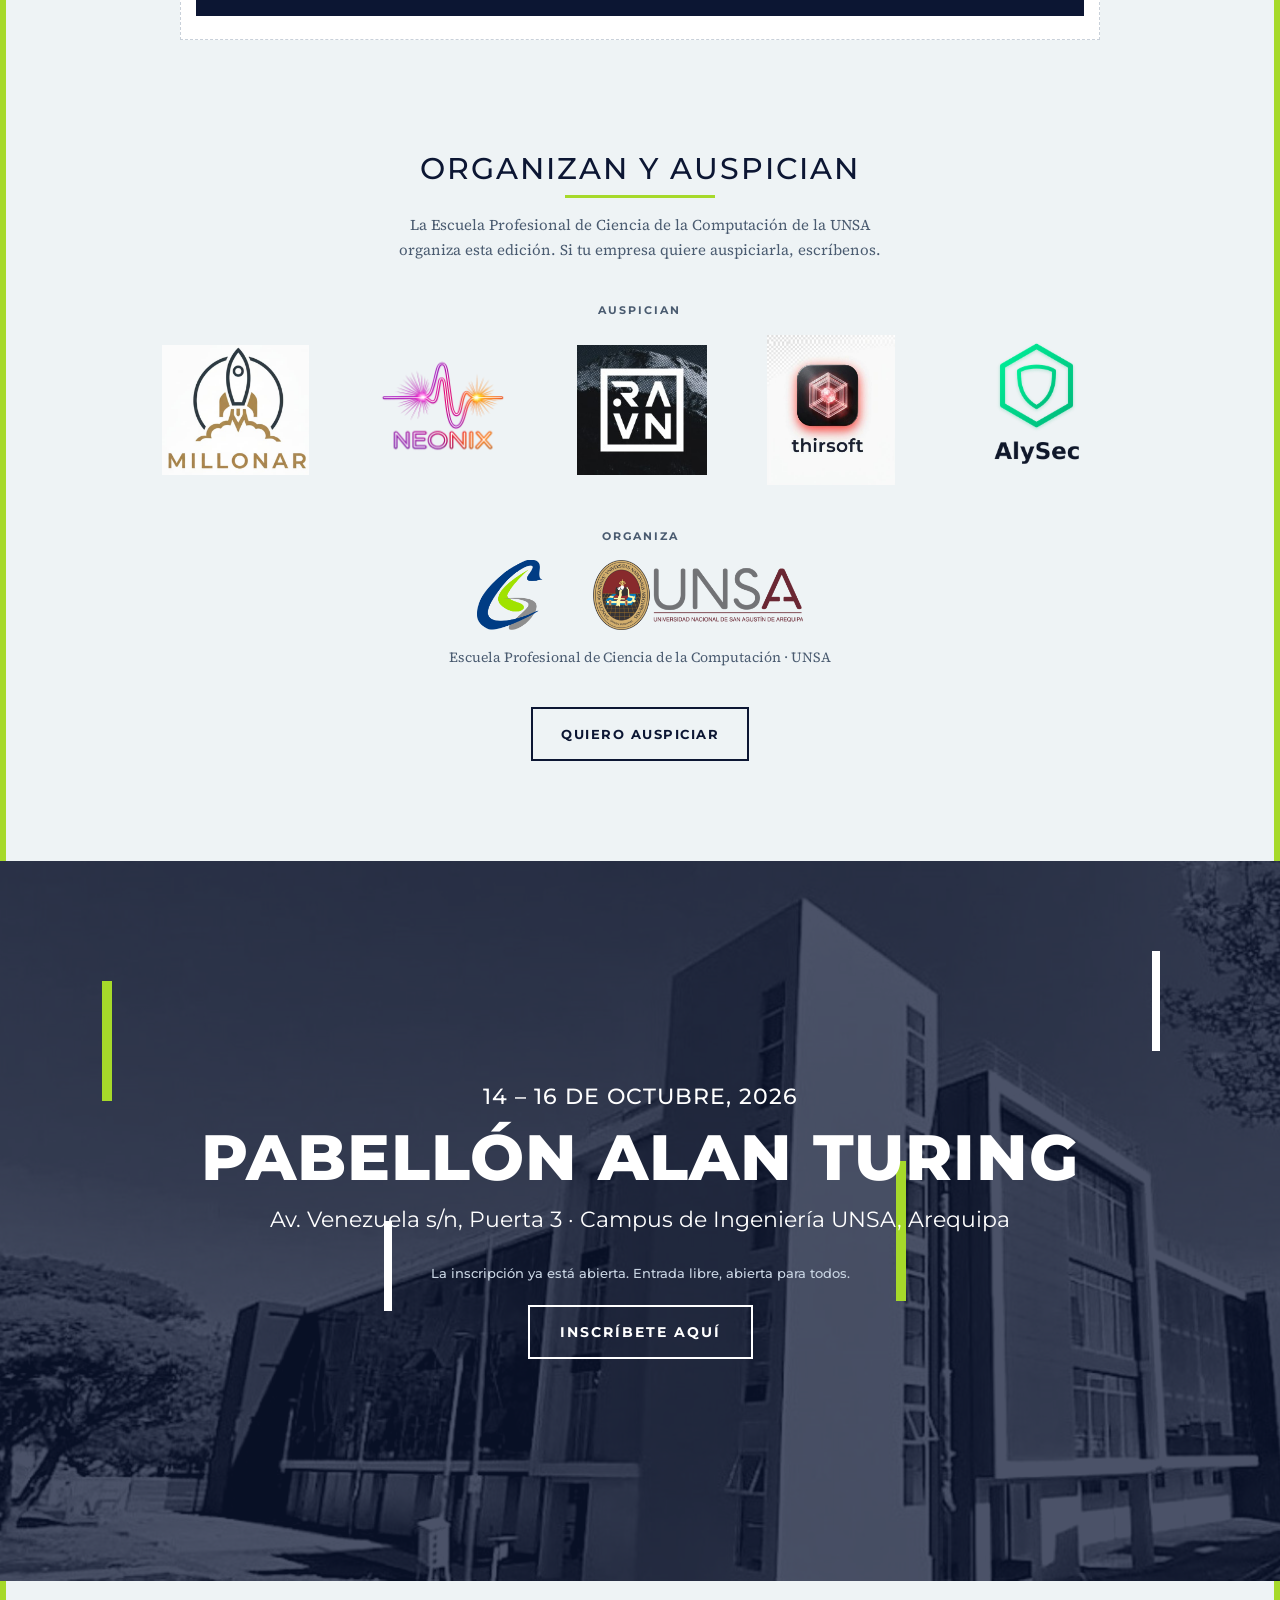
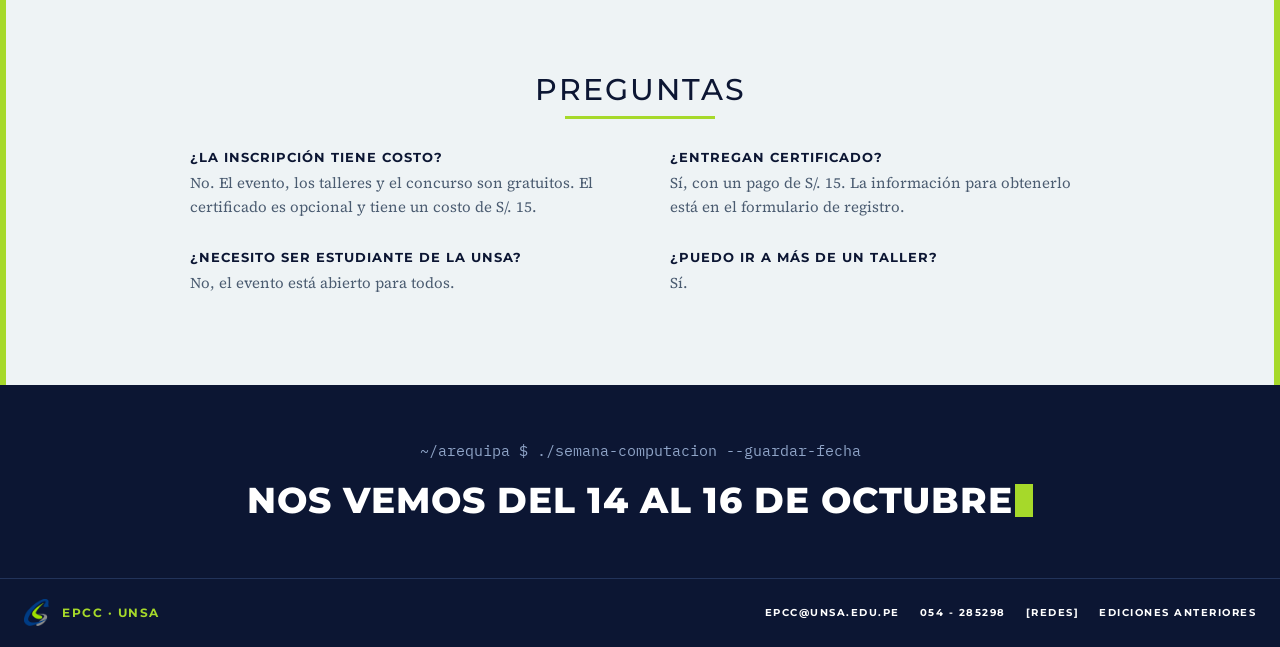
==== commit 862c0a53: "Update PROGRAMA schedule, add new speaker, and expand sponsors - Add Miguel Ángel Deza Cuela (Thursd" ====
--- a/index.html
+++ b/index.html
@@ -272,10 +272,8 @@
 <div class="pcell pcell-info" data-idx="8" tabindex="0" role="button" aria-label="Ver biografía de Ademir Villena Zevallos"><span class="pname">Ademir Villena Zevallos</span><span class="prole">Somnio Software</span></div>
 <div class="pcell pcell-photo" data-idx="10" tabindex="0" role="button" aria-label="Ver biografía de Piero Emiliano Vizcarra Vargas"><img src="assets/2026/images/ponentes/piero-vizcarra-vargas.jpg" alt="Piero Emiliano Vizcarra Vargas" loading="lazy" width="240" height="240"></div>
 <div class="pcell pcell-info" data-idx="10" tabindex="0" role="button" aria-label="Ver biografía de Piero Emiliano Vizcarra Vargas"><span class="pname">Piero Emiliano Vizcarra Vargas</span><span class="prole">GROWTH STRATEGY</span></div>
-<!-- No confirmó asistencia: Jerson Zúñiga Coayla
 <div class="pcell pcell-info" data-idx="13" tabindex="0" role="button" aria-label="Ver biografía de Jerson Zúñiga Coayla"><span class="pname">Jerson Zúñiga Coayla</span><span class="prole">Banco Falabella</span></div>
 <div class="pcell pcell-photo" data-idx="13" tabindex="0" role="button" aria-label="Ver biografía de Jerson Zúñiga Coayla"><img src="assets/2026/images/ponentes/jerson-zuniga-coayla.jpg" alt="Jerson Zúñiga Coayla" loading="lazy" width="240" height="240"></div>
--->
 <!-- No confirmó asistencia: Jhunior Chavez Cruz
 <div class="pcell pcell-info" data-idx="15" tabindex="0" role="button" aria-label="Ver biografía de Jhunior Chavez Cruz"><span class="pname">Jhunior Chavez Cruz</span><span class="prole">Interbank</span></div>
 <div class="pcell pcell-photo" data-idx="15" tabindex="0" role="button" aria-label="Ver biografía de Jhunior Chavez Cruz"><img src="assets/2026/images/ponentes/jhunior-chavez-cruz.jpg" alt="Jhunior Chavez Cruz" loading="lazy" width="240" height="240"></div>
@@ -312,9 +310,11 @@
 <div style="display:flex;flex-direction:column;align-items:center;gap:18px">
 <span style="font-size:11px;font-weight:700;letter-spacing:2px;color:#4A5B70">AUSPICIAN</span>
 <div style="display:flex;flex-wrap:wrap;align-items:center;justify-content:center;gap:60px">
-<a href="https://millonar.com" target="_blank" rel="noopener"><img src="assets/2026/images/sponsors/millonar.jpeg" alt="Millonar" style="height:92px;max-width:260px;object-fit:contain"></a>
-<a href="http://www.inkastudios.io/" target="_blank" rel="noopener"><img src="assets/2026/images/sponsors/neonix.png" alt="Neonix" style="height:104px;max-width:260px;object-fit:contain"></a>
-<a href="https://ravn.com/" target="_blank" rel="noopener"><img src="assets/2026/images/ravn-logo.jpg" alt="Ravn" style="height:92px;max-width:260px;object-fit:contain"></a>
+<a href="https://millonar.com" target="_blank" rel="noopener"><img src="assets/2026/images/sponsors/millonar.jpeg" alt="Millonar" style="height:130px;max-width:320px;object-fit:contain"></a>
+<a href="http://www.inkastudios.io/" target="_blank" rel="noopener"><img src="assets/2026/images/sponsors/neonix.png" alt="Neonix" style="height:148px;max-width:320px;object-fit:contain"></a>
+<a href="https://ravn.com/" target="_blank" rel="noopener"><img src="assets/2026/images/ravn-logo.jpg" alt="Ravn" style="height:130px;max-width:320px;object-fit:contain"></a>
+<a href="https://thirsoft.com" target="_blank" rel="noopener"><img src="assets/2026/images/sponsors/thirsoft.jpg" alt="thirsoft" style="height:150px;max-width:320px;object-fit:contain"></a>
+<a href="https://alysec.lat" target="_blank" rel="noopener"><img src="assets/2026/images/sponsors/alysec.png" alt="AlySec" style="height:150px;max-width:320px;object-fit:contain"></a>
 </div>
 </div>
 <div style="display:flex;flex-direction:column;align-items:center;gap:16px">
@@ -463,7 +463,7 @@
 </dialog>
 <script>
 (function(){
-  var PONENTES = [{"name": "Cristian José López Del Álamo", "role": "Professor of Computer Science", "inst": "UTEC; Lima", "photo": "assets/2026/images/ponentes/cristian-lopez-del-alamo.jpg", "linkedin": "https://www.linkedin.com/in/cristian-jos%C3%A9-l%C3%B3pez-del-alamo-33700733/", "topic": "Clasificación geoespacial de la pobreza urbana", "bio": ["Cristian López Del Álamo, Ph.D. in Computer Science, is a Machine Learning professor at the University of Engineering and Technology (UTEC) with over 20 years of experience teaching and advising on AI-based products. He has also taught at Universidad Católica San Pablo, UNSA, and Universidad La Salle, where he served as Director General of Research and Head of IT.", "His work spans machine learning, deep learning, and applied research — including a contact-tracing algorithm built for Peru's PCM during the pandemic. He is recognized as one of the top professors at several of these institutions and has received multiple academic honors, including top distinctions for his master's and doctoral theses."]}, {"name": "José Eduardo Ochoa Luna", "role": "Professor of Computer Science", "inst": "Universidad Católica San Pablo", "photo": "assets/2026/images/ponentes/jose-ochoa-luna.jpg", "linkedin": "https://www.linkedin.com/in/jos%C3%A9-eduardo-ochoa-luna-phd-6451b78/", "topic": "La evolución del fine-tuning en LLMs", "bio": ["Research Scientist specializing in real-world Artificial Intelligence solutions, with a strong focus on Machine Learning for Natural Language Processing and Data Science. Currently serving as an Assistant Professor in the Department of Computing at UCSP, where I combine academic research with practical, industry-oriented AI applications. Passionate about bridging theory and practice to develop scalable, impactful technologies."]}, {"name": "Franci Suni Lopez", "role": "Professor of Computer Science", "inst": "ULima, LIma", "photo": "assets/2026/images/ponentes/franci-suni-lopez.jpg", "linkedin": "https://www.linkedin.com/in/francisunilopez/", "topic": "De la percepción a la adaptación: construyendo sistemas inteligentes centrados en las personas", "bio": ["Franci es doctor en Ciencias de la Computación, investigador y docente de la Universidad de Lima. Actualmente se desempeña como director del Centro para la Inteligencia Artificial Responsable y coordinador del Laboratorio de Inteligencia Artificial.\nSu trabajo se centra en inteligencia artificial, computación afectiva e interacción humano-computadora, con aplicaciones en educación, robótica y desarrollo de sistemas inteligentes centrados en las personas. Su investigación explora el diseño de tecnologías capaces de interpretar el comportamiento humano, adaptarse a las necesidades de los usuarios y mejorar la interacción entre personas y sistemas digitales, con especial atención al uso responsable de la inteligencia artificial."]}, {"name": "Vicente Machaca Arceda", "role": "Senior Machine Learning Engineer", "inst": "Globant", "photo": "assets/2026/images/ponentes/vicente-machaca-arceda.jpg", "linkedin": "https://www.linkedin.com/in/vicente-machaca-arceda-phd-22258449/", "topic": "How AI Coding Agents Are Changing the Way We Build Software", "bio": ["I'm passionate about artificial intelligence and its practical applications — from drowsiness, violence, and car-crash detection systems to work at the intersection of bioinformatics and machine learning.", "During my PhD I specialized in cancer neoantigen detection using Transformers and transfer learning. My current research focuses on LLM-based and multi-agent systems: agent integration, guardrails, memory management, and scalable production architectures."]}, {"name": "Braulio Nayap Maldonado Casilla", "role": "Software Engineer", "inst": "PHINIX S.A.C", "photo": "assets/2026/images/ponentes/braulio-maldonado-casilla.jpg", "linkedin": "https://www.linkedin.com/in/braulio-maldonado-casilla/", "topic": "Context-Aware Code Coverage", "bio": ["Ingeniero de Software y Bachiller en Ciencias de la Computación (UNSA), especializado en arquitecturas escalables, integraciones cloud (AWS, GCP) y soluciones impulsadas por Inteligencia Artificial. Combina el rigor de la investigación tecnológica con metodologías ágiles y Clean Code.", "Ha trabajado en el ciclo completo de soluciones corporativas —desde firmware IoT y monitoreo en tiempo real hasta plataformas LMS y ecosistemas de microservicios— y es autor publicado en CIbSE 2026 por HeatMetro, una plataforma 3D para el análisis de deuda técnica y cobertura de pruebas en proyectos complejos."]}, {"name": "Luis Antonio Bernal Chahuayo", "role": "Machine Learning Engineer", "inst": "Interbank", "photo": "assets/2026/images/ponentes/luis-bernal-chahuayo.jpg", "linkedin": "https://www.linkedin.com/in/luantber/", "topic": "De los experimentos a producción: ¿qué hace un Machine Learning Engineer?", "bio": ["Luis Antonio Bernal Chahuayo es Machine Learning Engineer en Interbank, donde desarrolla, monitorea y pone en producción soluciones de IA y aprendizaje automático sobre infraestructura cloud. Ha trabajado en proyectos de robótica, retail y servicios financieros, además de aplicaciones SaaS con IA generativa y sistemas multiagente.", "Es bachiller en Ciencias de la Computación por la UNSA, con formación de posgrado en Machine Learning, Deep Learning y procesamiento de imágenes por la Universidade Estadual de Campinas."]}, {"name": "Eduardo Antonio Sanchez Hincho", "role": "Software Engineer", "inst": "Apurata", "photo": "assets/2026/images/ponentes/eduardo-sanchez-hincho.jpg", "linkedin": "https://www.linkedin.com/in/eduardo-antonio-sanchez-h/", "bio": ["I'm a software engineer with 5+ years of experience in the fintech industry, specializing in process automation, web scraping, payment systems, and infrastructure at Apurata. I hold a Computer Science degree from UNSA, where I competed in programming contests and received an OAS scholarship for an intensive Cybersecurity course.", "Outside of work, I build personal projects — web apps, Unity games, and other experiments — driven by a passion for continuous learning. Always happy to connect with fellow engineers!"]}, {"name": "Gonzalo Caira Aguilar", "role": "Software Engineer", "inst": "Globant", "photo": "assets/2026/images/ponentes/gonzalo-caira-aguilar.jpg", "linkedin": "https://www.linkedin.com/in/gonzalocaira/", "topic": "Oportunidades de desarrollo al estudiar", "bio": ["Software Engineer specialized in Mobile (Flutter), focused on building scalable, maintainable, and user-centric applications. I enjoy turning real needs into simple solutions people can use daily. I also develop my own products, taking ideas from zero to a production-ready app."]}, {"name": "Ademir Villena Zevallos", "role": "Mobile Developer", "inst": "Somnio Software", "photo": "assets/2026/images/ponentes/ademir-villena-zevallos.jpg", "linkedin": "https://www.linkedin.com/in/avillenaz/", "topic": "Paciencia y buen humor en tiempos de IA", "bio": ["Android/iOS developer. 6 years of experience with Flutter.\nIn my free time, I make games in Unity, Godot, or Cocos2d-x.\nI have 3 cats."]}, {"name": "Yuliana Madeleine Choque Condori", "role": "Web UI Developer", "inst": "Globant", "photo": "assets/2026/images/ponentes/yuliana-choque-condori.jpg", "linkedin": "https://www.linkedin.com/in/yuliana-mcc/", "topic": "Primer día: expectativas y frustración", "bio": ["Cada experiencia de las diferentes actividades que realizo son de gran aprendizaje el cual me permite adaptarme a diversos contextos y generar soluciones en áreas de mi carrera profesional."]}, {"name": "Piero Emiliano Vizcarra Vargas", "role": "Cloud & Data Engineer", "inst": "GROWTH STRATEGY", "photo": "assets/2026/images/ponentes/piero-vizcarra-vargas.jpg", "linkedin": "https://www.linkedin.com/in/pierovizcarra-data/", "topic": "¿Cómo no dejar de pensar en un mundo de inteligencia artificial?", "bio": ["Soy Data Engineer con experiencia en modernización cloud y construcción de soluciones de datos sobre Azure, AWS, GCP y Microsoft Fabric: pipelines, procesos ETL/ELT, arquitecturas Medallion y migración de sistemas legacy hacia plataformas más escalables.", "Mi formación en programación de sistemas y Ciencia de la Computación me da una base sólida que aplico a la ingeniería de datos, con foco en calidad, integración y confiabilidad en producción. Actualmente busco seguir creciendo en proyectos de Data Engineering y modernización de ecosistemas analíticos."]}, {"name": "Sebastian Wilde Alarcón Arenas", "role": "Managing Partner", "inst": "Dekoding", "photo": "assets/2026/images/ponentes/sebastian-alarcon-arenas.jpg", "linkedin": "https://www.linkedin.com/in/sebaswilde/", "bio": ["I’m a Managing Partner at Dekoding with over 7+ years of experience, growing from Junior to Senior Backend Developer specialized in Django, Python, and GraphQL. Along the way, I’ve also taken on roles as Project & Account Manager, combining technical expertise with client-facing management.", "At Dekoding, I lead projects where I stay involved in backend development, architecture, while also managing client relationships and delivery. We focus on building MVPs and scalable solutions that help startups validate ideas, attract investors, and grow their businesses with confidence."]}, {"name": "Romulo Walter Condori Bustincio", "role": "PhD(c) Computer Science", "inst": "Unicamp/Brazil", "photo": "assets/2026/images/ponentes/romulo-condori-bustincio.jpg", "linkedin": "https://www.linkedin.com/in/r%C3%B3mulo-walter-condori-bustincio-63b167112/", "bio": ["Rómulo Walter Condori Bustincio es un destacado investigador peruano especializado en Computación Científica de Alto Rendimiento (HPC) e Inteligencia Artificial. Es licenciado en Ciencia de la Computación por la Universidad Nacional de San Agustín (UNSA) de Arequipa y magíster por la Universidade Estadual de Campinas (UNICAMP) en Brasil, institución donde actualmente cursa el doctorado (PhD©) en la misma disciplina.", "A lo largo de su trayectoria, ha vinculado la academia con la innovación tecnológica a través de su trabajo en el Hub de Inteligência Artificial e Arquiteturas Cognitivas (H.IAAC) y el Laboratorio de Redes de Computadoras de la UNICAMP. Sus líneas de investigación se centran en el desarrollo de simulaciones numéricas de alta complejidad, optimización de modelos y aprendizaje federado."]}, {"name": "Jerson Zúñiga Coayla", "role": "Software Engineer", "inst": "Banco Falabella", "photo": "assets/2026/images/ponentes/jerson-zuniga-coayla.jpg", "linkedin": "https://www.linkedin.com/in/jersonzc/", "bio": ["At my core, I'm a problem solver — dedicated to the success of the company, committed to exceeding objectives, and always ready to prove what I'm capable of. 🚀", "Hi! My name is Jerson, and I'm a Full-Stack Developer based in Arequipa, Peru. 👋", "I've worked across the food delivery, banking, and consulting industries, contributing both as a team member and as a project lead. Along the way, I've built strong proficiency in Go, TypeScript, Java, and Python, complemented by solid expertise in cloud services, containerization technologies, and system design."]}, {"name": "Hayde Luzmila Humpire Cutipa", "role": "Software Engineer", "inst": "BBVA", "photo": "assets/2026/images/ponentes/hayde-humpire-cutipa.jpg", "linkedin": "https://www.linkedin.com/in/haydehumpire/", "bio": ["Software Engineer with 8+ years of experience in backend and full-stack development, distributed systems, microservices, and enterprise solutions for banking and technology. Experienced in Java, Scala, Python, JavaScript, SQL, REST APIs, and both relational and NoSQL databases.", "At BBVA, she has contributed to the full lifecycle of financial solutions — analysis, development, testing, and stabilization — working in Agile/Scrum teams. She is also part of an AI Sherpa program promoting the responsible adoption of Generative AI, with experience in prompt engineering and AI agent orchestration."]}, {"name": "Jhunior Chavez Cruz", "role": "Product Designer", "inst": "Interbank", "photo": "assets/2026/images/ponentes/jhunior-chavez-cruz.jpg", "linkedin": "https://www.linkedin.com/in/jhunior/", "bio": ["Hi! I'm a UX designer in cross platform applications. My interests in human behavior and user-centered solutions inspire me to continue growing in the UX field."]}, {"name": "Jefferson Miguel Flores Herrera", "role": "", "inst": "Smart Reasons", "photo": "assets/2026/images/ponentes/jefferson-flores-herrera.jpg", "linkedin": "https://www.linkedin.com/in/jfloreshe/", "topic": "Del algoritmo al equipo de alto impacto: cómo escalar tu código, tu sistema y tu mentalidad", "bio": ["Jefferson Flores es Líder Técnico e Ingeniero de Software, especializado en sistemas distribuidos. Ha trabajado en el diseño de arquitecturas basadas en microservicios y sistemas orientado a eventos, enfocándose en soluciones escalables y resilientes. Es un apasionado por el aprendizaje continuo, la resolución pragmática de problemas y el crecimiento de equipos de desarrollo."]}, {"name": "Cristhian Taipe", "role": "Director General y Fundador", "inst": "MistiHack", "photo": "assets/2026/images/ponentes/cristhian-taipe.jpg", "linkedin": "https://www.linkedin.com/in/cristhian-taipe2024/", "topic": "Del código al cliente: lo que nadie te enseña al emprender en software", "bio": ["Cristhian Taipe es fundador y director general de MistiHack, un evento orientado a impulsar la ciberseguridad y fortalecer la comunidad tecnológica en el sur del Perú. Es estudiante de Ciencia de la Computación en la Universidad Nacional de San Agustín (UNSA), pentester y fundador y CEO de AlySec, un emprendimiento enfocado en ciberseguridad.", "Fundó la comunidad de ciberseguridad CAUC, con más de 15 eventos organizados. En el ámbito competitivo, obtuvo el tercer puesto en el CTF de Admisión de CiberSecUNI. Actualmente, preside el Centro de Estudiantes de Ciencia de la Computación de la UNSA y el ACM UNSA Cybersecurity Chapter, desde donde impulsa iniciativas de formación, colaboración y desarrollo tecnológico."]}];
+  var PONENTES = [{"name": "Cristian José López Del Álamo", "role": "Professor of Computer Science", "inst": "UTEC; Lima", "photo": "assets/2026/images/ponentes/cristian-lopez-del-alamo.jpg", "linkedin": "https://www.linkedin.com/in/cristian-jos%C3%A9-l%C3%B3pez-del-alamo-33700733/", "topic": "Clasificación geoespacial de la pobreza urbana", "bio": ["Cristian López Del Álamo, Ph.D. in Computer Science, is a Machine Learning professor at the University of Engineering and Technology (UTEC) with over 20 years of experience teaching and advising on AI-based products. He has also taught at Universidad Católica San Pablo, UNSA, and Universidad La Salle, where he served as Director General of Research and Head of IT.", "His work spans machine learning, deep learning, and applied research — including a contact-tracing algorithm built for Peru's PCM during the pandemic. He is recognized as one of the top professors at several of these institutions and has received multiple academic honors, including top distinctions for his master's and doctoral theses."]}, {"name": "José Eduardo Ochoa Luna", "role": "Professor of Computer Science", "inst": "Universidad Católica San Pablo", "photo": "assets/2026/images/ponentes/jose-ochoa-luna.jpg", "linkedin": "https://www.linkedin.com/in/jos%C3%A9-eduardo-ochoa-luna-phd-6451b78/", "topic": "La evolución del fine-tuning en LLMs", "bio": ["Research Scientist specializing in real-world Artificial Intelligence solutions, with a strong focus on Machine Learning for Natural Language Processing and Data Science. Currently serving as an Assistant Professor in the Department of Computing at UCSP, where I combine academic research with practical, industry-oriented AI applications. Passionate about bridging theory and practice to develop scalable, impactful technologies."]}, {"name": "Franci Suni Lopez", "role": "Professor of Computer Science", "inst": "ULima, LIma", "photo": "assets/2026/images/ponentes/franci-suni-lopez.jpg", "linkedin": "https://www.linkedin.com/in/francisunilopez/", "topic": "De la percepción a la adaptación: construyendo sistemas inteligentes centrados en las personas", "bio": ["Franci es doctor en Ciencias de la Computación, investigador y docente de la Universidad de Lima. Actualmente se desempeña como director del Centro para la Inteligencia Artificial Responsable y coordinador del Laboratorio de Inteligencia Artificial.\nSu trabajo se centra en inteligencia artificial, computación afectiva e interacción humano-computadora, con aplicaciones en educación, robótica y desarrollo de sistemas inteligentes centrados en las personas. Su investigación explora el diseño de tecnologías capaces de interpretar el comportamiento humano, adaptarse a las necesidades de los usuarios y mejorar la interacción entre personas y sistemas digitales, con especial atención al uso responsable de la inteligencia artificial."]}, {"name": "Vicente Machaca Arceda", "role": "Senior Machine Learning Engineer", "inst": "Globant", "photo": "assets/2026/images/ponentes/vicente-machaca-arceda.jpg", "linkedin": "https://www.linkedin.com/in/vicente-machaca-arceda-phd-22258449/", "topic": "How AI Coding Agents Are Changing the Way We Build Software", "bio": ["I'm passionate about artificial intelligence and its practical applications — from drowsiness, violence, and car-crash detection systems to work at the intersection of bioinformatics and machine learning.", "During my PhD I specialized in cancer neoantigen detection using Transformers and transfer learning. My current research focuses on LLM-based and multi-agent systems: agent integration, guardrails, memory management, and scalable production architectures."]}, {"name": "Braulio Nayap Maldonado Casilla", "role": "Software Engineer", "inst": "PHINIX S.A.C", "photo": "assets/2026/images/ponentes/braulio-maldonado-casilla.jpg", "linkedin": "https://www.linkedin.com/in/braulio-maldonado-casilla/", "topic": "Context-Aware Code Coverage", "bio": ["Ingeniero de Software y Bachiller en Ciencias de la Computación (UNSA), especializado en arquitecturas escalables, integraciones cloud (AWS, GCP) y soluciones impulsadas por Inteligencia Artificial. Combina el rigor de la investigación tecnológica con metodologías ágiles y Clean Code.", "Ha trabajado en el ciclo completo de soluciones corporativas —desde firmware IoT y monitoreo en tiempo real hasta plataformas LMS y ecosistemas de microservicios— y es autor publicado en CIbSE 2026 por HeatMetro, una plataforma 3D para el análisis de deuda técnica y cobertura de pruebas en proyectos complejos."]}, {"name": "Luis Antonio Bernal Chahuayo", "role": "Machine Learning Engineer", "inst": "Interbank", "photo": "assets/2026/images/ponentes/luis-bernal-chahuayo.jpg", "linkedin": "https://www.linkedin.com/in/luantber/", "topic": "De los experimentos a producción: ¿qué hace un Machine Learning Engineer?", "bio": ["Luis Antonio Bernal Chahuayo es Machine Learning Engineer en Interbank, donde desarrolla, monitorea y pone en producción soluciones de IA y aprendizaje automático sobre infraestructura cloud. Ha trabajado en proyectos de robótica, retail y servicios financieros, además de aplicaciones SaaS con IA generativa y sistemas multiagente.", "Es bachiller en Ciencias de la Computación por la UNSA, con formación de posgrado en Machine Learning, Deep Learning y procesamiento de imágenes por la Universidade Estadual de Campinas."]}, {"name": "Eduardo Antonio Sanchez Hincho", "role": "Software Engineer", "inst": "Apurata", "photo": "assets/2026/images/ponentes/eduardo-sanchez-hincho.jpg", "linkedin": "https://www.linkedin.com/in/eduardo-antonio-sanchez-h/", "bio": ["I'm a software engineer with 5+ years of experience in the fintech industry, specializing in process automation, web scraping, payment systems, and infrastructure at Apurata. I hold a Computer Science degree from UNSA, where I competed in programming contests and received an OAS scholarship for an intensive Cybersecurity course.", "Outside of work, I build personal projects — web apps, Unity games, and other experiments — driven by a passion for continuous learning. Always happy to connect with fellow engineers!"]}, {"name": "Gonzalo Caira Aguilar", "role": "Software Engineer", "inst": "Globant", "photo": "assets/2026/images/ponentes/gonzalo-caira-aguilar.jpg", "linkedin": "https://www.linkedin.com/in/gonzalocaira/", "topic": "Oportunidades de desarrollo al estudiar", "bio": ["Software Engineer specialized in Mobile (Flutter), focused on building scalable, maintainable, and user-centric applications. I enjoy turning real needs into simple solutions people can use daily. I also develop my own products, taking ideas from zero to a production-ready app."]}, {"name": "Ademir Villena Zevallos", "role": "Mobile Developer", "inst": "Somnio Software", "photo": "assets/2026/images/ponentes/ademir-villena-zevallos.jpg", "linkedin": "https://www.linkedin.com/in/avillenaz/", "topic": "Paciencia y buen humor en tiempos de IA", "bio": ["Android/iOS developer. 6 years of experience with Flutter.\nIn my free time, I make games in Unity, Godot, or Cocos2d-x.\nI have 3 cats."]}, {"name": "Yuliana Madeleine Choque Condori", "role": "Web UI Developer", "inst": "Globant", "photo": "assets/2026/images/ponentes/yuliana-choque-condori.jpg", "linkedin": "https://www.linkedin.com/in/yuliana-mcc/", "topic": "Primer día: expectativas y frustración", "bio": ["Cada experiencia de las diferentes actividades que realizo son de gran aprendizaje el cual me permite adaptarme a diversos contextos y generar soluciones en áreas de mi carrera profesional."]}, {"name": "Piero Emiliano Vizcarra Vargas", "role": "Cloud & Data Engineer", "inst": "GROWTH STRATEGY", "photo": "assets/2026/images/ponentes/piero-vizcarra-vargas.jpg", "linkedin": "https://www.linkedin.com/in/pierovizcarra-data/", "topic": "¿Cómo no dejar de pensar en un mundo de inteligencia artificial?", "bio": ["Soy Data Engineer con experiencia en modernización cloud y construcción de soluciones de datos sobre Azure, AWS, GCP y Microsoft Fabric: pipelines, procesos ETL/ELT, arquitecturas Medallion y migración de sistemas legacy hacia plataformas más escalables.", "Mi formación en programación de sistemas y Ciencia de la Computación me da una base sólida que aplico a la ingeniería de datos, con foco en calidad, integración y confiabilidad en producción. Actualmente busco seguir creciendo en proyectos de Data Engineering y modernización de ecosistemas analíticos."]}, {"name": "Sebastian Wilde Alarcón Arenas", "role": "Managing Partner", "inst": "Dekoding", "photo": "assets/2026/images/ponentes/sebastian-alarcon-arenas.jpg", "linkedin": "https://www.linkedin.com/in/sebaswilde/", "bio": ["I’m a Managing Partner at Dekoding with over 7+ years of experience, growing from Junior to Senior Backend Developer specialized in Django, Python, and GraphQL. Along the way, I’ve also taken on roles as Project & Account Manager, combining technical expertise with client-facing management.", "At Dekoding, I lead projects where I stay involved in backend development, architecture, while also managing client relationships and delivery. We focus on building MVPs and scalable solutions that help startups validate ideas, attract investors, and grow their businesses with confidence."]}, {"name": "Romulo Walter Condori Bustincio", "role": "PhD(c) Computer Science", "inst": "Unicamp/Brazil", "photo": "assets/2026/images/ponentes/romulo-condori-bustincio.jpg", "linkedin": "https://www.linkedin.com/in/r%C3%B3mulo-walter-condori-bustincio-63b167112/", "bio": ["Rómulo Walter Condori Bustincio es un destacado investigador peruano especializado en Computación Científica de Alto Rendimiento (HPC) e Inteligencia Artificial. Es licenciado en Ciencia de la Computación por la Universidad Nacional de San Agustín (UNSA) de Arequipa y magíster por la Universidade Estadual de Campinas (UNICAMP) en Brasil, institución donde actualmente cursa el doctorado (PhD©) en la misma disciplina.", "A lo largo de su trayectoria, ha vinculado la academia con la innovación tecnológica a través de su trabajo en el Hub de Inteligência Artificial e Arquiteturas Cognitivas (H.IAAC) y el Laboratorio de Redes de Computadoras de la UNICAMP. Sus líneas de investigación se centran en el desarrollo de simulaciones numéricas de alta complejidad, optimización de modelos y aprendizaje federado."]}, {"name": "Jerson Zúñiga Coayla", "role": "Software Engineer", "inst": "Banco Falabella", "photo": "assets/2026/images/ponentes/jerson-zuniga-coayla.jpg", "linkedin": "https://www.linkedin.com/in/jersonzc/", "bio": ["At my core, I'm a problem solver — dedicated to the success of the company, committed to exceeding objectives, and always ready to prove what I'm capable of. 🚀", "Hi! My name is Jerson, and I'm a Full-Stack Developer based in Arequipa, Peru. 👋", "I've worked across the food delivery, banking, and consulting industries, contributing both as a team member and as a project lead. Along the way, I've built strong proficiency in Go, TypeScript, Java, and Python, complemented by solid expertise in cloud services, containerization technologies, and system design."]}, {"name": "Hayde Luzmila Humpire Cutipa", "role": "Software Engineer", "inst": "BBVA", "photo": "assets/2026/images/ponentes/hayde-humpire-cutipa.jpg", "linkedin": "https://www.linkedin.com/in/haydehumpire/", "bio": ["Software Engineer with 8+ years of experience in backend and full-stack development, distributed systems, microservices, and enterprise solutions for banking and technology. Experienced in Java, Scala, Python, JavaScript, SQL, REST APIs, and both relational and NoSQL databases.", "At BBVA, she has contributed to the full lifecycle of financial solutions — analysis, development, testing, and stabilization — working in Agile/Scrum teams. She is also part of an AI Sherpa program promoting the responsible adoption of Generative AI, with experience in prompt engineering and AI agent orchestration."]}, {"name": "Jhunior Chavez Cruz", "role": "Product Designer", "inst": "Interbank", "photo": "assets/2026/images/ponentes/jhunior-chavez-cruz.jpg", "linkedin": "https://www.linkedin.com/in/jhunior/", "bio": ["Hi! I'm a UX designer in cross platform applications. My interests in human behavior and user-centered solutions inspire me to continue growing in the UX field."]}, {"name": "Jefferson Miguel Flores Herrera", "role": "", "inst": "Smart Reasons", "photo": "assets/2026/images/ponentes/jefferson-flores-herrera.jpg", "linkedin": "https://www.linkedin.com/in/jfloreshe/", "topic": "Del algoritmo al equipo de alto impacto: cómo escalar tu código, tu sistema y tu mentalidad", "bio": ["Jefferson Flores es Líder Técnico e Ingeniero de Software, especializado en sistemas distribuidos. Ha trabajado en el diseño de arquitecturas basadas en microservicios y sistemas orientado a eventos, enfocándose en soluciones escalables y resilientes. Es un apasionado por el aprendizaje continuo, la resolución pragmática de problemas y el crecimiento de equipos de desarrollo."]}, {"name": "Cristhian Taipe", "role": "Director General y Fundador", "inst": "MistiHack", "photo": "assets/2026/images/ponentes/cristhian-taipe.jpg", "linkedin": "https://www.linkedin.com/in/cristhian-taipe2024/", "topic": "Del código al cliente: lo que nadie te enseña al emprender en software", "bio": ["Cristhian Taipe es fundador y director general de MistiHack, un evento orientado a impulsar la ciberseguridad y fortalecer la comunidad tecnológica en el sur del Perú. Es estudiante de Ciencia de la Computación en la Universidad Nacional de San Agustín (UNSA), pentester y fundador y CEO de AlySec, un emprendimiento enfocado en ciberseguridad.", "Fundó la comunidad de ciberseguridad CAUC, con más de 15 eventos organizados. En el ámbito competitivo, obtuvo el tercer puesto en el CTF de Admisión de CiberSecUNI. Actualmente, preside el Centro de Estudiantes de Ciencia de la Computación de la UNSA y el ACM UNSA Cybersecurity Chapter, desde donde impulsa iniciativas de formación, colaboración y desarrollo tecnológico."]}, {"name": "Miguel Ángel Deza Cuela", "role": "Software Developer", "inst": "DIMEMSA S.R.L. | PROMEDIMSA", "photo": "epccicon.png", "topic": "It's my way or the highway: Arch Linux & Hyprland - I use Arch, btw", "bio": ["Miguel Deza es un apasionado por el aprendizaje continuo, la inteligencia artificial y la ciencia de datos. Es Bachiller en Ciencias de la Computación por la Universidad Nacional de San Agustín de Arequipa (UNSA) y cursa la Maestría en Ciencia de Datos en la misma universidad. Trabaja como Desarrollador de Software en DIMEMSA S.R.L. y PROMEDIMSA, donde aplica la tecnología para resolver problemas reales.", "Cada día dedica tiempo a aprender algo nuevo sobre IA y lo convierte en proyectos e investigaciones. Su investigación sobre la condición Ni-Ni en mujeres jóvenes peruanas fue seleccionada como finalista de la categoría General del concurso «Jóvenes en Agenda 2026 – Quinta Edición» del MINEDU. Cree que el conocimiento crece cuando se comparte, y por eso le motiva enseñar herramientas que hacen el trabajo más eficiente."]}];
   var dialog = document.getElementById('ponente-modal');
   var photoEl = dialog.querySelector('.pm-photo');
   var nameEl = dialog.querySelector('.pm-name');
@@ -511,23 +511,25 @@
 
   var PROGRAMA = {
     mie: [
-      { sec:'manana', time:'9:00', end:'9:20', kind:'event', title:'Inauguración', sub:'Director de la EPCC', logo:'epccicon.png' },
-      { sec:'manana', time:'9:20', end:'9:45', kind:'event', title:'Palabras de las autoridades', sub:'Vicerrector académico y Decano', logo:'epccicon.png' },
+      { sec:'manana', time:'9:00', end:'9:15', kind:'event', title:'Inauguración', sub:'Director de la EPCC', logo:'epccicon.png' },
+      { sec:'manana', time:'9:15', end:'9:45', kind:'event', title:'Palabras de las autoridades', sub:'Vicerrector académico y Decano', logo:'epccicon.png' },
       { sec:'manana', time:'9:45', end:'10:30', kind:'event', idx:12 },
       { sec:'manana', time:'10:30', end:'11:00', kind:'event', idx:4 },
       { sec:'manana', time:'11:00', end:'11:15', kind:'event', idx:17 },
       { sec:'manana', time:'11:15', end:'11:30', kind:'break', title:'Coffee break' },
       { sec:'manana', time:'11:30', end:'12:00', kind:'event', idx:5 },
-      { sec:'manana', time:'12:15', end:'12:30', kind:'event', idx:10 },
-      { sec:'tarde', time:'12:30', end:'15:00', kind:'break', title:'Almuerzo libre' },
+      { sec:'manana', time:'12:00', end:'12:30', kind:'event', idx:13 },
+      { sec:'manana', time:'12:30', end:'13:00', kind:'event', idx:10 },
+      { sec:'tarde', time:'13:00', end:'15:00', kind:'break', title:'Almuerzo libre' },
       { sec:'tarde', time:'15:00', end:'18:00', kind:'taller', title:'Taller de Ciberseguridad', sub:'Cristhian Taipe · MistiHack', idx:17, reg:'https://forms.gle/SzbHghnj5f82DtXQ9' }
     ],
     jue: [
-      { sec:'manana', time:'9:00', end:'9:45', kind:'event', idx:8 },
-      { sec:'manana', time:'9:45', end:'10:30', kind:'event', idx:0 },
-      { sec:'manana', time:'10:30', end:'11:00', kind:'event', idx:2 },
-      { sec:'manana', time:'11:15', end:'11:30', kind:'break', title:'Coffee break' },
-      { sec:'manana', time:'11:30', end:'12:00', kind:'event', idx:11 },
+      { sec:'manana', time:'9:00', end:'9:30', kind:'event', idx:8 },
+      { sec:'manana', time:'9:30', end:'10:00', kind:'event', idx:18 },
+      { sec:'manana', time:'10:00', end:'10:45', kind:'event', idx:0 },
+      { sec:'manana', time:'10:45', end:'11:30', kind:'event', idx:2 },
+      { sec:'manana', time:'11:30', end:'11:45', kind:'break', title:'Coffee break' },
+      { sec:'manana', time:'11:45', end:'12:15', kind:'event', idx:11 },
       { sec:'manana', time:'12:15', end:'12:30', kind:'event', idx:3 },
       { sec:'tarde', time:'12:30', end:'15:00', kind:'break', title:'Almuerzo libre' },
       { sec:'tarde', time:'15:00', end:'18:00', kind:'taller', title:'Taller de Programación Competitiva', logo:'epccicon.png', reg:'https://docs.google.com/forms/d/e/1FAIpQLSeGWV7D7tJa3ZFJE0rnMGA56keRu_q6NwcfkXnd73tOjjgx6w/viewform' }
@@ -536,13 +538,12 @@
       { sec:'manana', time:'9:00', end:'9:45', kind:'event', idx:1 },
       { sec:'manana', time:'9:45', end:'10:30', kind:'event', title:'Panel Pregrado', sub:'Experiencias de Internacionalización EPCC-UNSA 2026', logo:'epccicon.png' },
       { sec:'manana', time:'10:30', end:'11:00', kind:'event', idx:16 },
-      { sec:'manana', time:'11:00', end:'11:15', kind:'event', idx:9 },
-      { sec:'manana', time:'11:15', end:'11:30', kind:'break', title:'Coffee break' },
-      { sec:'manana', time:'11:30', end:'12:00', kind:'event', title:'Ravn', logo:'assets/2026/images/ravn-logo.jpg' },
-      { sec:'manana', time:'12:00', end:'12:15', kind:'event', idx:7 },
+      { sec:'manana', time:'11:00', end:'11:30', kind:'event', idx:9 },
+      { sec:'manana', time:'11:30', end:'12:00', kind:'event', title:'Alicia Marroquin', sub:'Ravn', logo:'assets/2026/images/ravn-logo.jpg' },
+      { sec:'manana', time:'12:00', end:'12:30', kind:'event', idx:7 },
       { sec:'manana', time:'12:30', end:'13:00', kind:'event', title:'Premiación Concursos', logo:'epccicon.png' },
-      { sec:'manana', time:'13:00', end:'13:30', kind:'event', title:'Clausura', sub:'Palabras del comité, Decano y Vicerrector', logo:'epccicon.png' },
-      { sec:'manana', time:'13:30', end:null, kind:'break', title:'Coffee break' }
+      { sec:'manana', time:'13:00', end:'13:15', kind:'event', title:'Clausura', sub:'Palabras del comité, Decano y Vicerrector', logo:'epccicon.png' },
+      { sec:'manana', time:'13:15', end:null, kind:'break', title:'Coffee break' }
     ]
   };
 
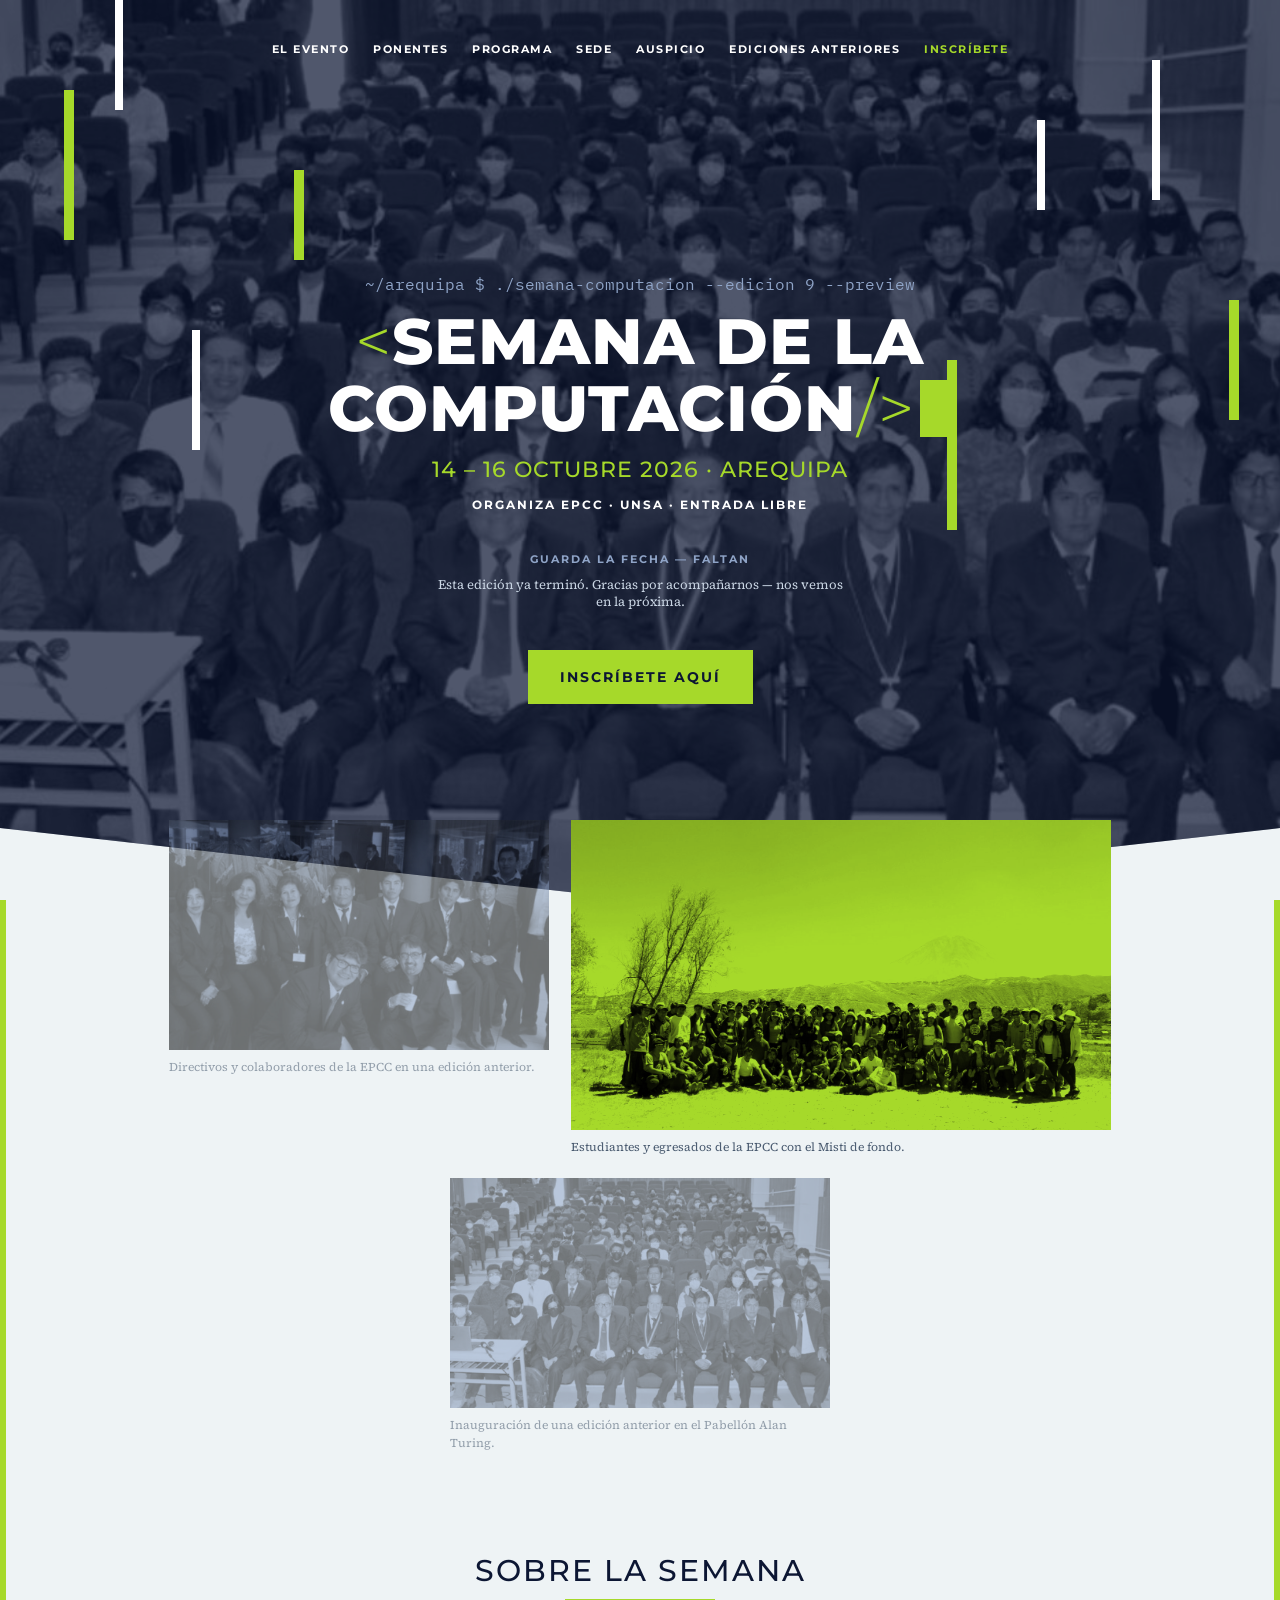
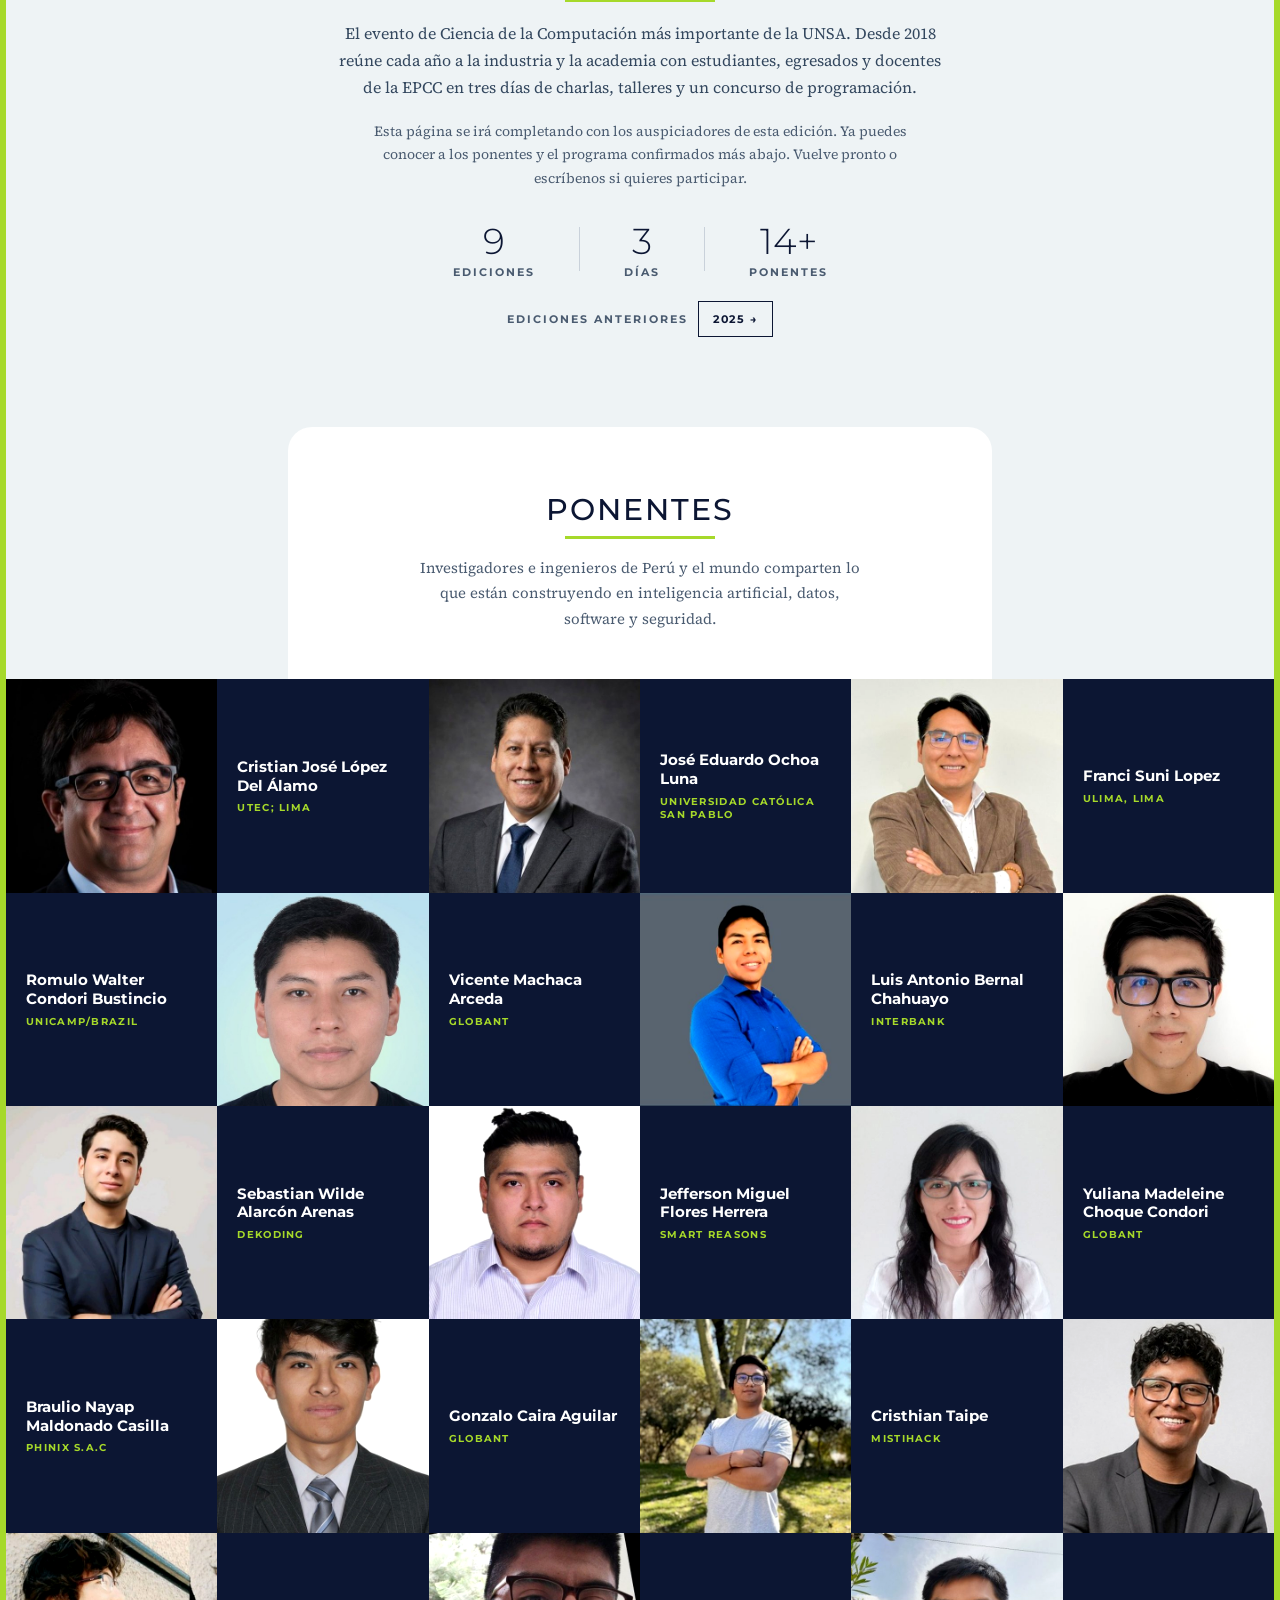
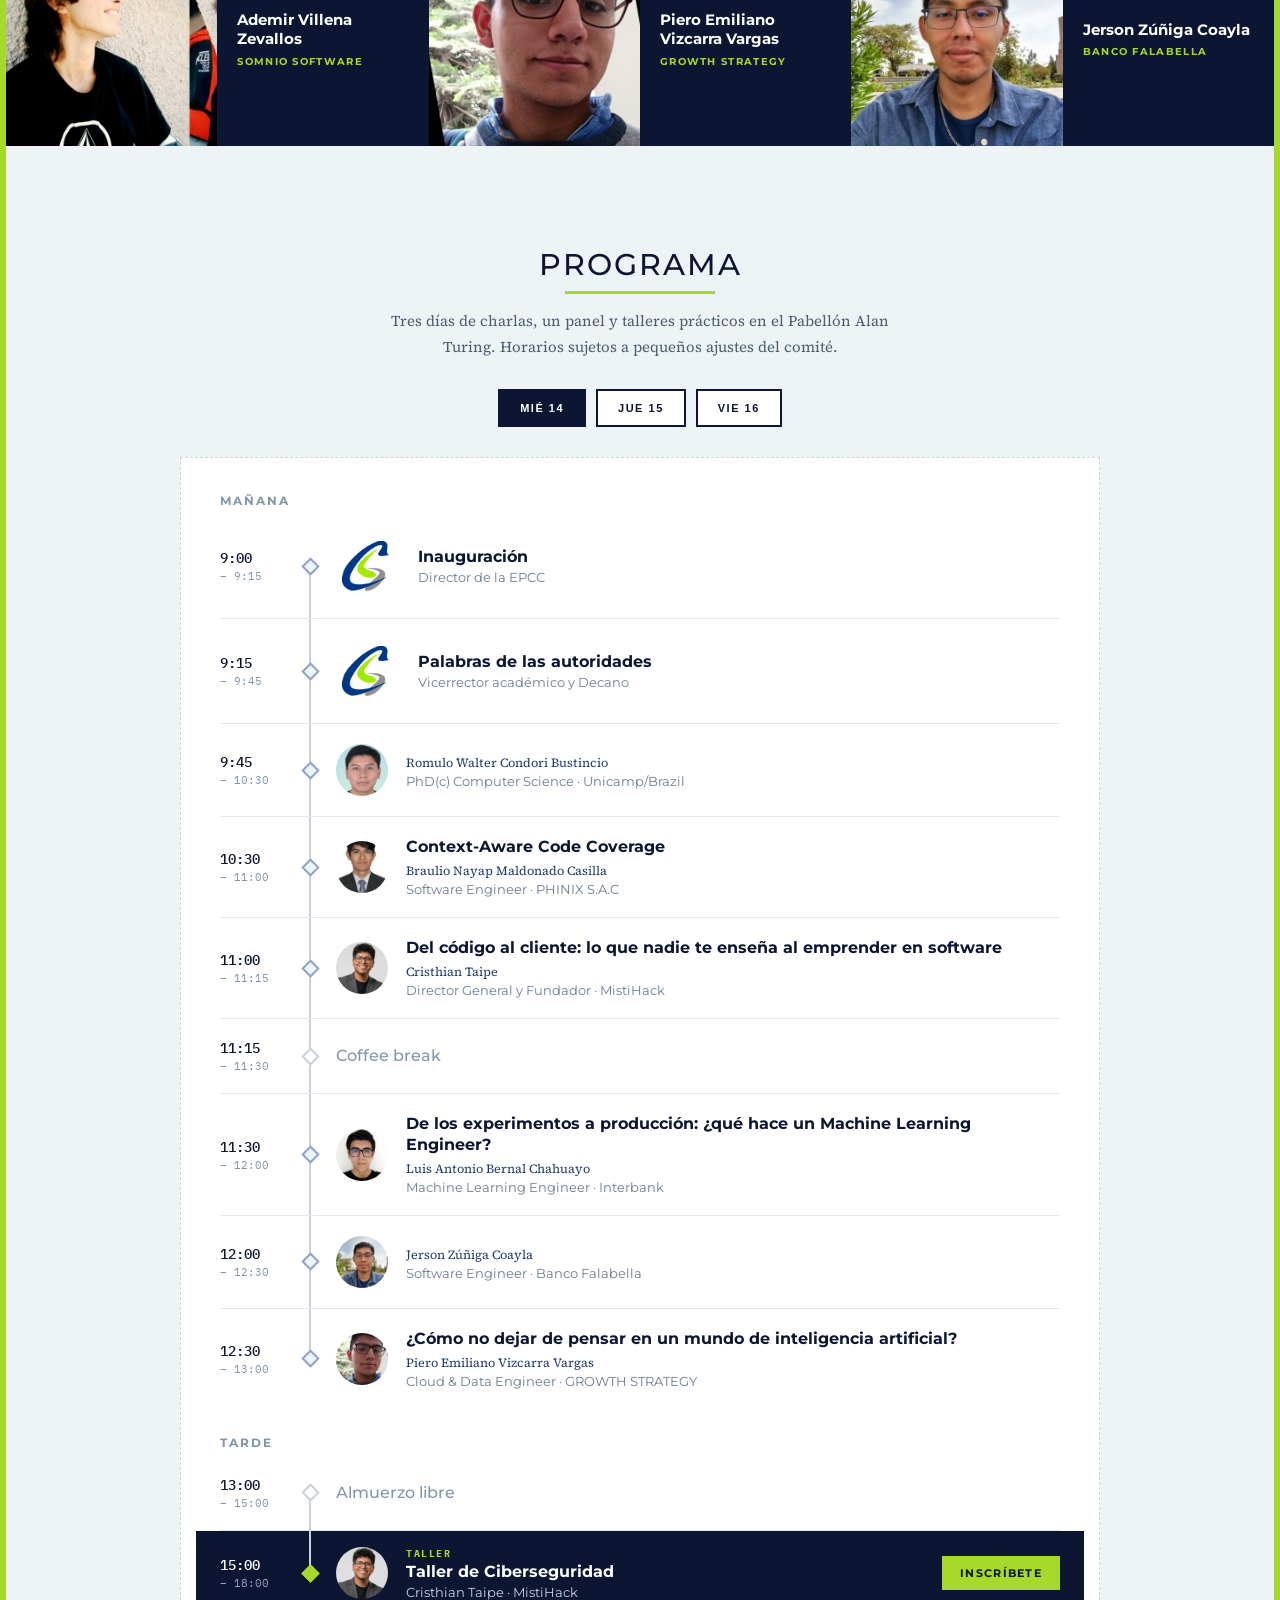
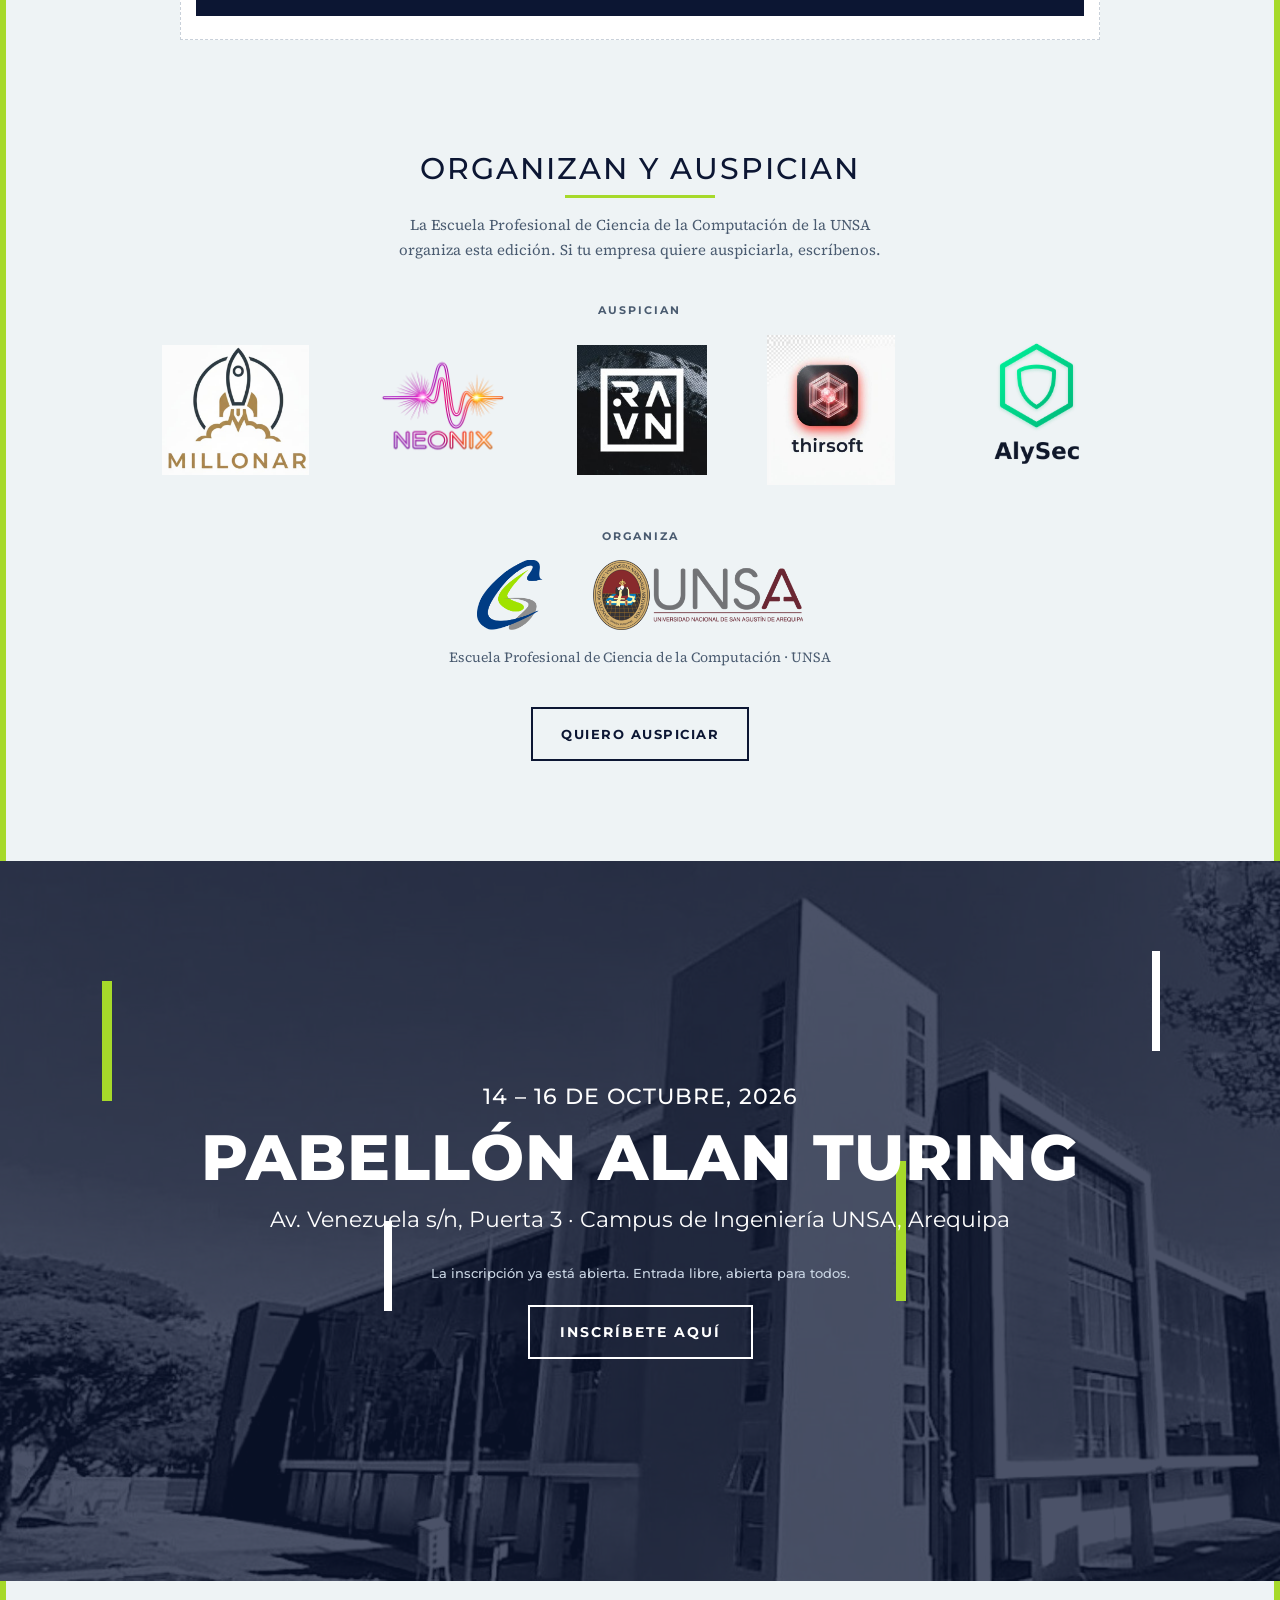
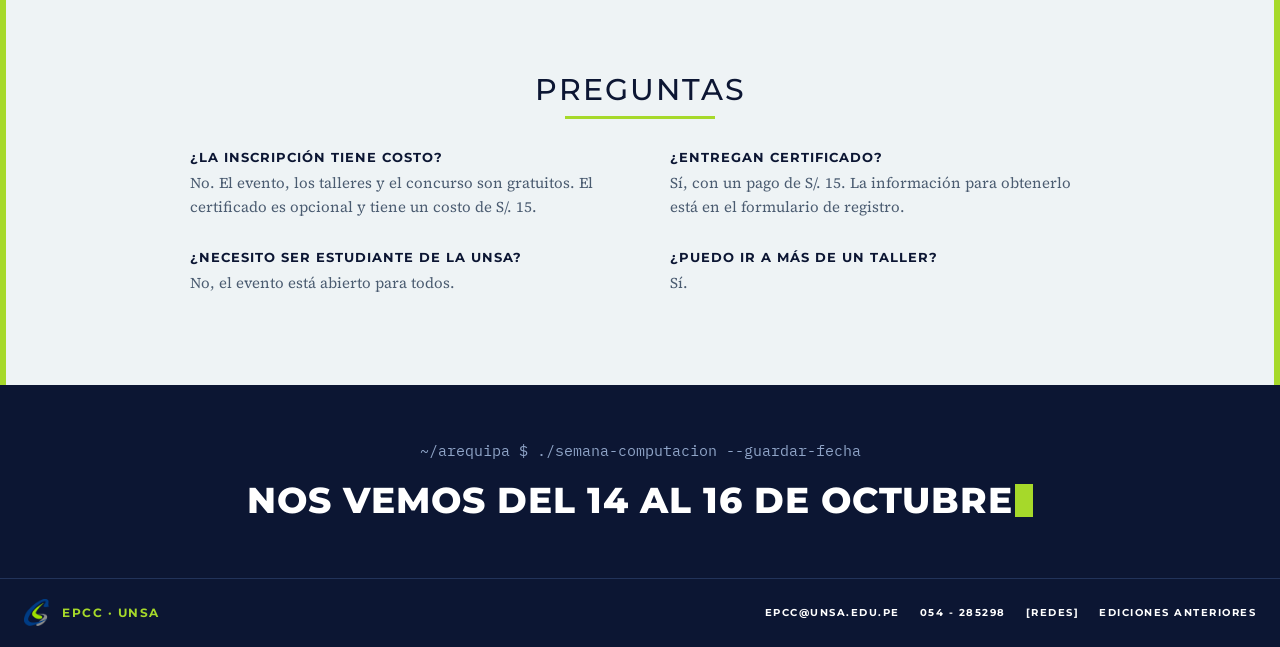
==== commit 129c438a: "Fix ponentes grid frame and photo colors, reorder Jerson's cell The lime accent border around the po" ====
--- a/index.html
+++ b/index.html
@@ -56,9 +56,9 @@
 .prow-dot{position:relative;z-index:1;width:9px;height:9px;flex:0 0 auto;transform:rotate(45deg);border:2px solid #8FA4C7;background:#EEF3F5}
 .prow-body{display:flex;align-items:center;gap:14px;padding-left:14px}
 .prow-avatar{flex:0 0 auto;width:44px;height:44px;border-radius:50%;overflow:hidden;background:#C9D1DA}
-.prow-avatar img{width:100%;height:100%;object-fit:cover;display:block;filter:grayscale(1)}
+.prow-avatar img{width:100%;height:100%;object-fit:cover;display:block}
 .prow-avatar.is-logo{background:#FFFFFF;padding:6px}
-.prow-avatar.is-logo img{object-fit:contain;filter:grayscale(1) contrast(1.08)}
+.prow-avatar.is-logo img{object-fit:contain;filter:contrast(1.08)}
 .prow-text{display:flex;flex-direction:column;gap:2px}
 .prow-title{font-size:14px;font-weight:700;color:#0C1633;line-height:1.3}
 .prow-sub{font-size:12px;color:#6A7D93}
@@ -91,13 +91,13 @@
 .pcell-info .pname{font-size:15px;font-weight:700;line-height:1.25}
 .pcell-info .prole{display:block;margin-top:6px;font-size:10px;font-weight:700;letter-spacing:1.3px;color:#A6D92A;text-transform:uppercase}
 .pcell-photo{background:#C9D1DA;overflow:hidden;position:relative}
-.pcell-photo img{width:100%;height:100%;object-fit:cover;display:block;filter:grayscale(1) contrast(1.08);transition:transform .3s ease,filter .3s ease}
-.pcell-photo:hover img,.pcell-photo:focus-visible img{transform:scale(1.05);filter:grayscale(0)}
+.pcell-photo img{width:100%;height:100%;object-fit:cover;display:block;filter:contrast(1.08);transition:transform .3s ease}
+.pcell-photo:hover img,.pcell-photo:focus-visible img{transform:scale(1.05)}
 dialog.pmodal{border:none;padding:0;width:calc(100% - 32px);max-width:540px;height:720px;max-height:calc(100vh - 48px);background:#FFFFFF;color:#0C1633;overflow:hidden;border-radius:18px;box-shadow:0 24px 60px rgba(12,22,51,.28)}
 dialog.pmodal::backdrop{background:rgba(12,22,51,.94)}
 dialog.pmodal .pm-grid{display:grid;width:100%;height:100%;max-height:calc(100vh - 48px);grid-template-columns:1fr;grid-template-rows:280px auto minmax(0,1fr);grid-template-areas:"photo" "link" "bio"}
 dialog.pmodal .pm-photowrap{grid-area:photo;position:relative;overflow:hidden;background:#0C1633}
-dialog.pmodal .pm-photo{width:100%;height:100%;object-fit:cover;object-position:center 20%;filter:grayscale(1) contrast(1.08) brightness(1.02);display:block}
+dialog.pmodal .pm-photo{width:100%;height:100%;object-fit:cover;object-position:center 20%;filter:contrast(1.08) brightness(1.02);display:block}
 dialog.pmodal .pm-scrim{position:absolute;inset:0;background:linear-gradient(180deg,rgba(12,22,51,0) 42%,rgba(12,22,51,.94) 100%)}
 dialog.pmodal .pm-caption{display:none}
 dialog.pmodal .pm-lime-edge{display:none}
@@ -234,7 +234,6 @@
 <span aria-hidden="true" style="width:150px;height:3px;background:#A6D92A;margin-top:-8px"></span>
 <p class="serif" style="margin:0;max-width:460px;font-size:15px;line-height:1.7;color:#4A5B70">Investigadores e ingenieros de Perú y el mundo comparten lo que están construyendo en inteligencia artificial, datos, software y seguridad.</p>
 </div>
-</div>
 <div class="pgrid">
 <div class="pcell pcell-photo" data-idx="0" tabindex="0" role="button" aria-label="Ver biografía de Cristian José López Del Álamo"><img src="assets/2026/images/ponentes/cristian-lopez-del-alamo.jpg" alt="Cristian José López Del Álamo" loading="lazy" width="240" height="240"></div>
 <div class="pcell pcell-info" data-idx="0" tabindex="0" role="button" aria-label="Ver biografía de Cristian José López Del Álamo"><span class="pname">Cristian José López Del Álamo</span><span class="prole">UTEC; Lima</span></div>
@@ -272,12 +271,13 @@
 <div class="pcell pcell-info" data-idx="8" tabindex="0" role="button" aria-label="Ver biografía de Ademir Villena Zevallos"><span class="pname">Ademir Villena Zevallos</span><span class="prole">Somnio Software</span></div>
 <div class="pcell pcell-photo" data-idx="10" tabindex="0" role="button" aria-label="Ver biografía de Piero Emiliano Vizcarra Vargas"><img src="assets/2026/images/ponentes/piero-vizcarra-vargas.jpg" alt="Piero Emiliano Vizcarra Vargas" loading="lazy" width="240" height="240"></div>
 <div class="pcell pcell-info" data-idx="10" tabindex="0" role="button" aria-label="Ver biografía de Piero Emiliano Vizcarra Vargas"><span class="pname">Piero Emiliano Vizcarra Vargas</span><span class="prole">GROWTH STRATEGY</span></div>
+<div class="pcell pcell-photo" data-idx="13" tabindex="0" role="button" aria-label="Ver biografía de Jerson Zúñiga Coayla"><img src="assets/2026/images/ponentes/jerson-zuniga-coayla.jpg" alt="Jerson Zúñiga Coayla" loading="lazy" width="240" height="240"></div>
 <div class="pcell pcell-info" data-idx="13" tabindex="0" role="button" aria-label="Ver biografía de Jerson Zúñiga Coayla"><span class="pname">Jerson Zúñiga Coayla</span><span class="prole">Banco Falabella</span></div>
-<div class="pcell pcell-photo" data-idx="13" tabindex="0" role="button" aria-label="Ver biografía de Jerson Zúñiga Coayla"><img src="assets/2026/images/ponentes/jerson-zuniga-coayla.jpg" alt="Jerson Zúñiga Coayla" loading="lazy" width="240" height="240"></div>
 <!-- No confirmó asistencia: Jhunior Chavez Cruz
 <div class="pcell pcell-info" data-idx="15" tabindex="0" role="button" aria-label="Ver biografía de Jhunior Chavez Cruz"><span class="pname">Jhunior Chavez Cruz</span><span class="prole">Interbank</span></div>
 <div class="pcell pcell-photo" data-idx="15" tabindex="0" role="button" aria-label="Ver biografía de Jhunior Chavez Cruz"><img src="assets/2026/images/ponentes/jhunior-chavez-cruz.jpg" alt="Jhunior Chavez Cruz" loading="lazy" width="240" height="240"></div>
 -->
+</div>
 </div>
 
 <!-- PROGRAMA + ORGANIZAN -->
@@ -550,8 +550,8 @@
   function rowHTML(r){
     var p = r.idx != null ? PONENTES[r.idx] : null;
     var hasTopic = !r.title && p && p.topic;
-    var title = hasTopic ? p.topic : (r.title || (p ? p.name : ''));
-    var byline = hasTopic ? p.name : null;
+    var title = r.title || (hasTopic ? p.topic : '');
+    var byline = hasTopic ? p.name : (!r.title && p ? p.name : null);
     var sub = r.sub || (p ? [p.role, p.inst].filter(Boolean).join(' · ') : '');
     var photo = r.photo || (p ? p.photo : null);
     var cls = 'prow' + (r.kind === 'break' ? ' is-break' : '') + (r.kind === 'taller' ? ' is-taller' : '') + (r.idx != null ? ' linked' : '');
@@ -566,7 +566,7 @@
     return '<div class="' + cls + '"' + attrs + '>'
       + '<div class="prow-time">' + r.time + (r.end ? '<small>– ' + r.end + '</small>' : '') + '</div>'
       + '<div class="prow-marker"><span class="prow-dot"></span></div>'
-      + '<div class="prow-body">' + avatar + '<div class="prow-text">' + label + '<span class="prow-title">' + title + '</span>' + (byline ? '<span class="prow-topic">' + byline + '</span>' : '') + (sub ? '<span class="prow-sub">' + sub + '</span>' : '') + '</div>' + cta + '</div>'
+      + '<div class="prow-body">' + avatar + '<div class="prow-text">' + label + (title ? '<span class="prow-title">' + title + '</span>' : '') + (byline ? '<span class="prow-topic">' + byline + '</span>' : '') + (sub ? '<span class="prow-sub">' + sub + '</span>' : '') + '</div>' + cta + '</div>'
       + '</div>';
   }
 
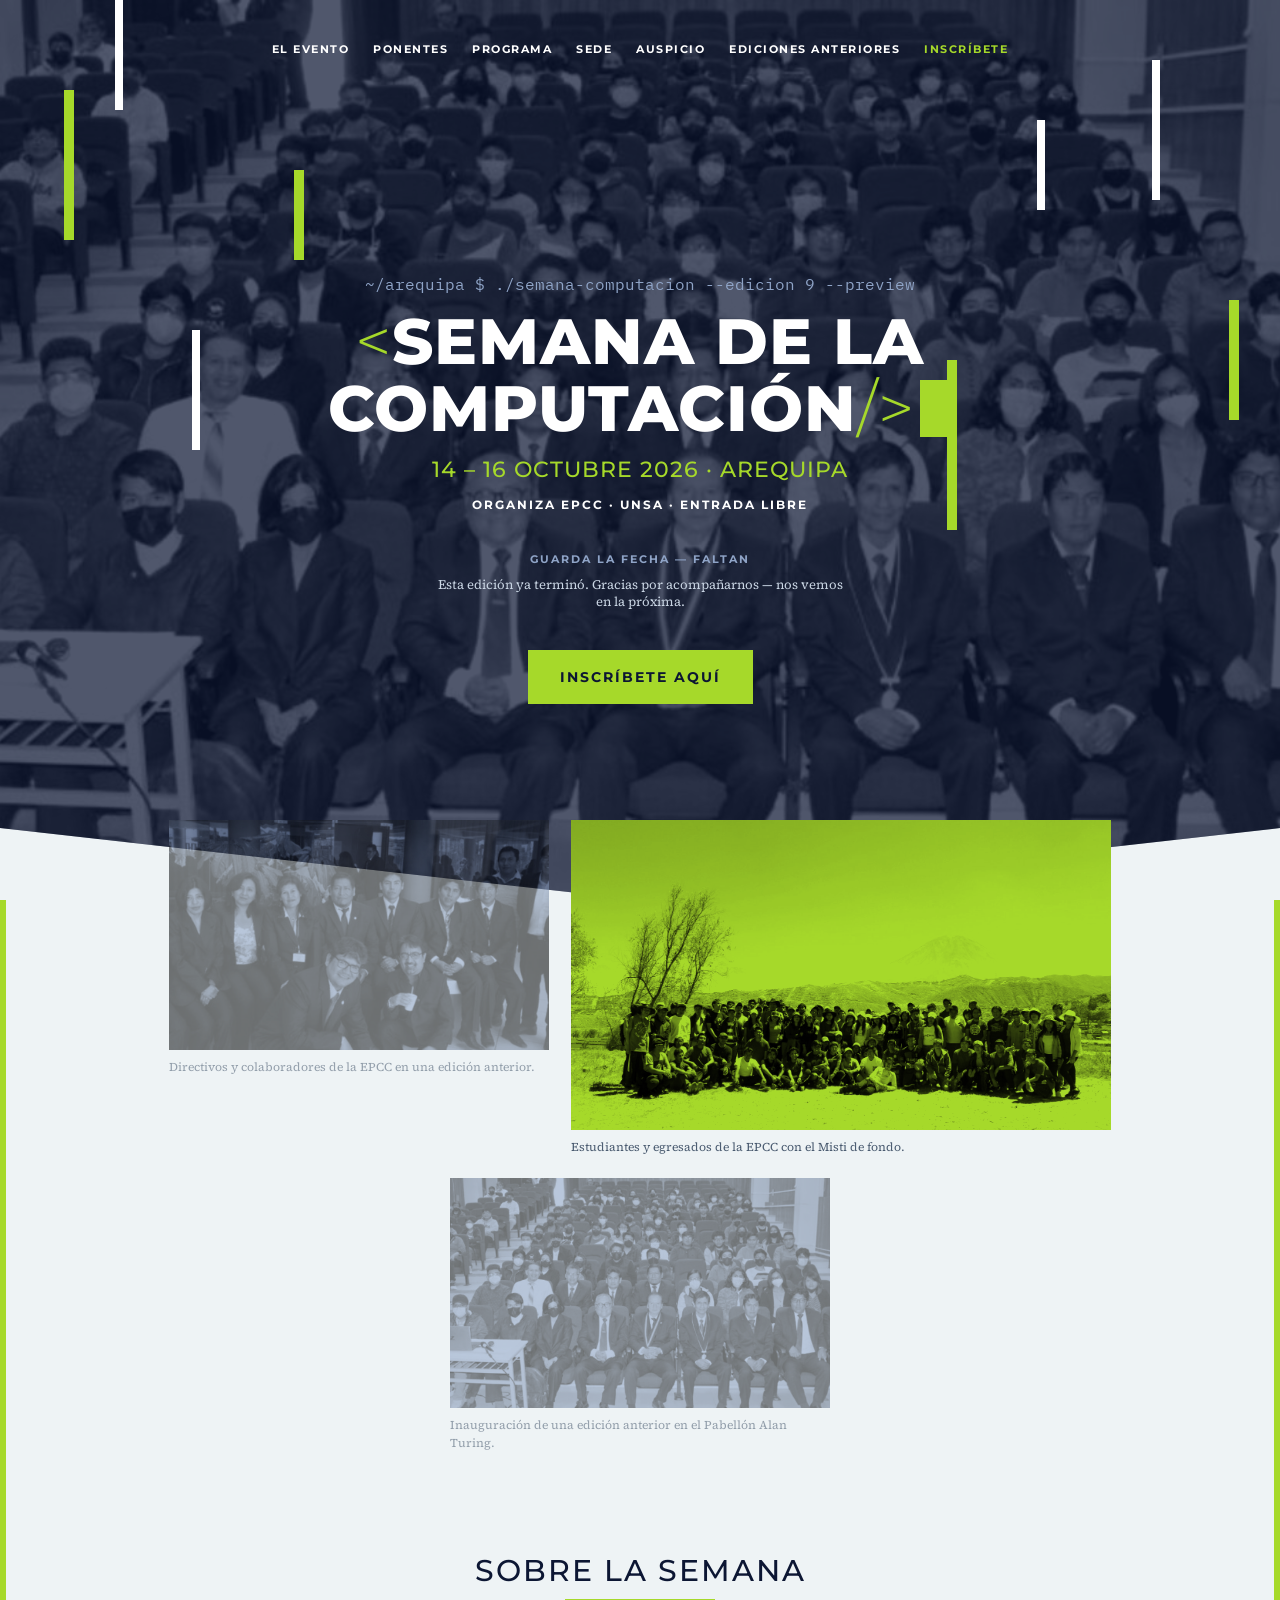
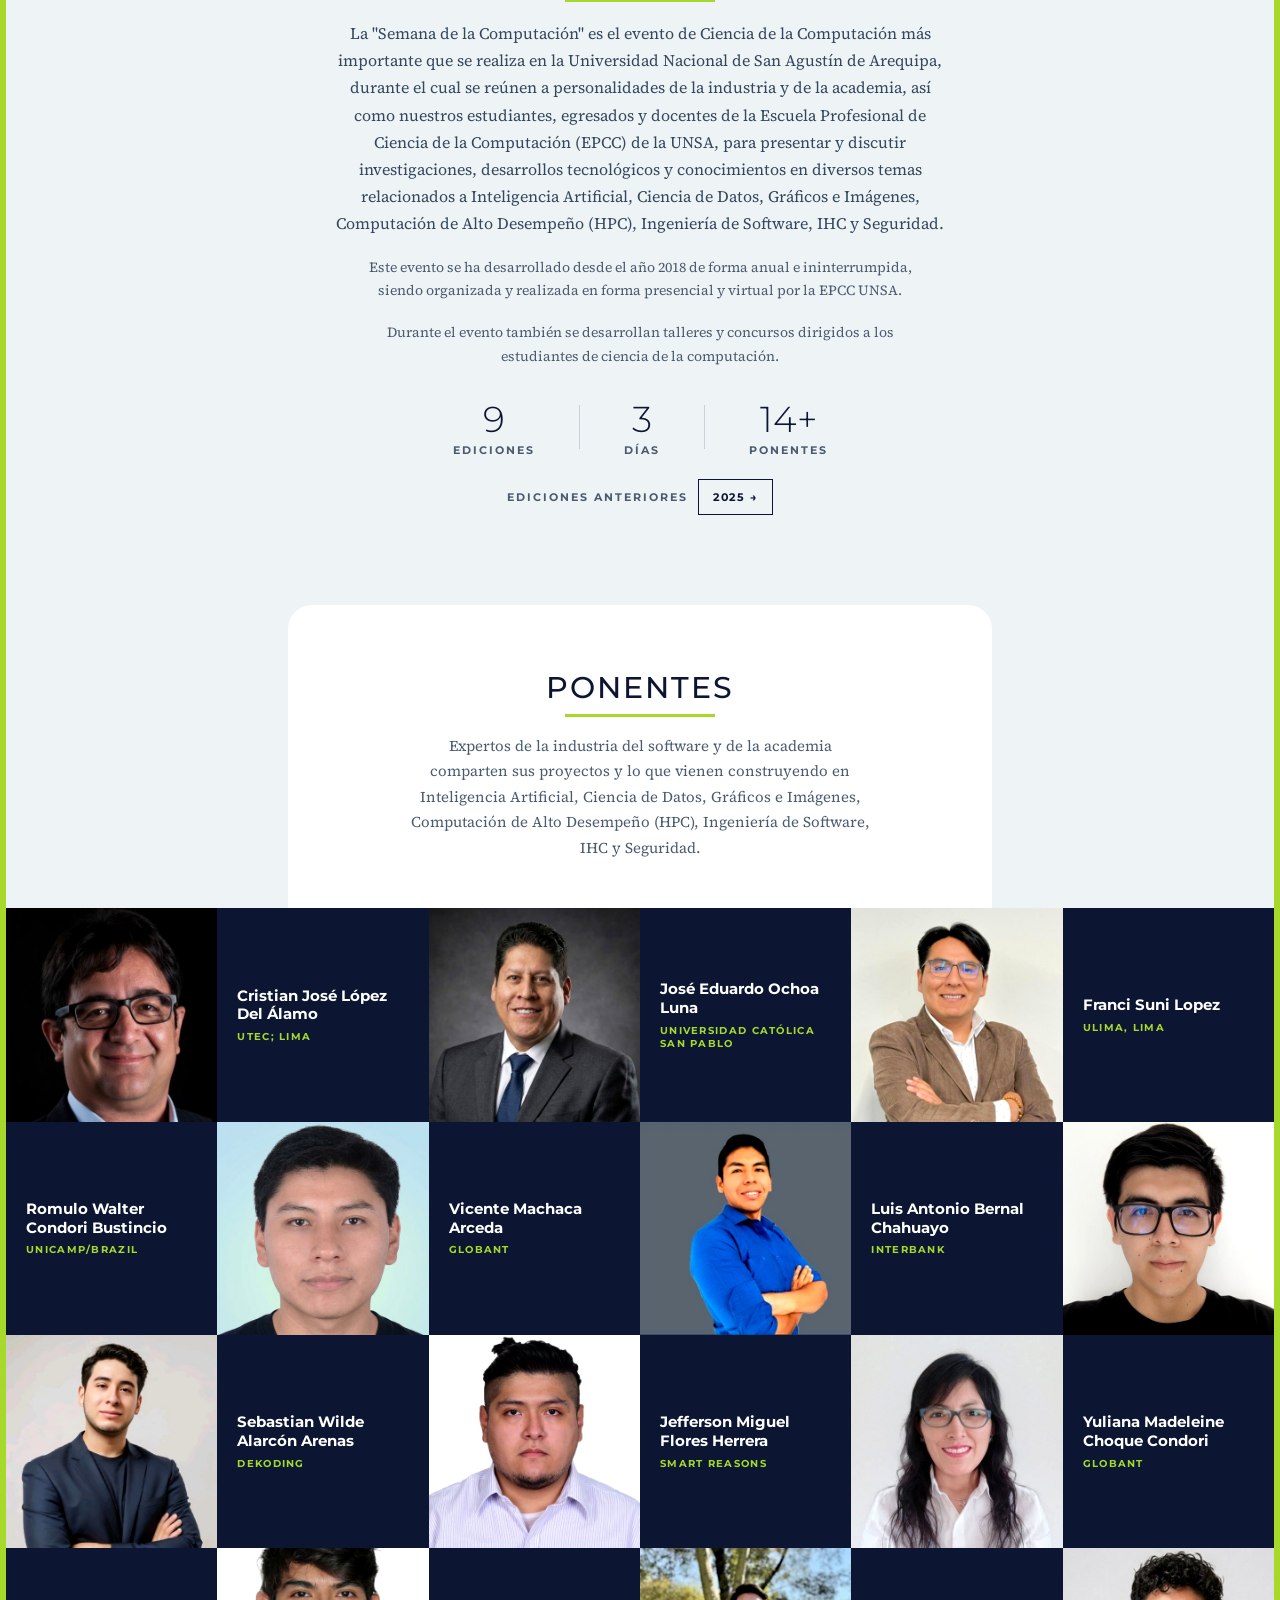
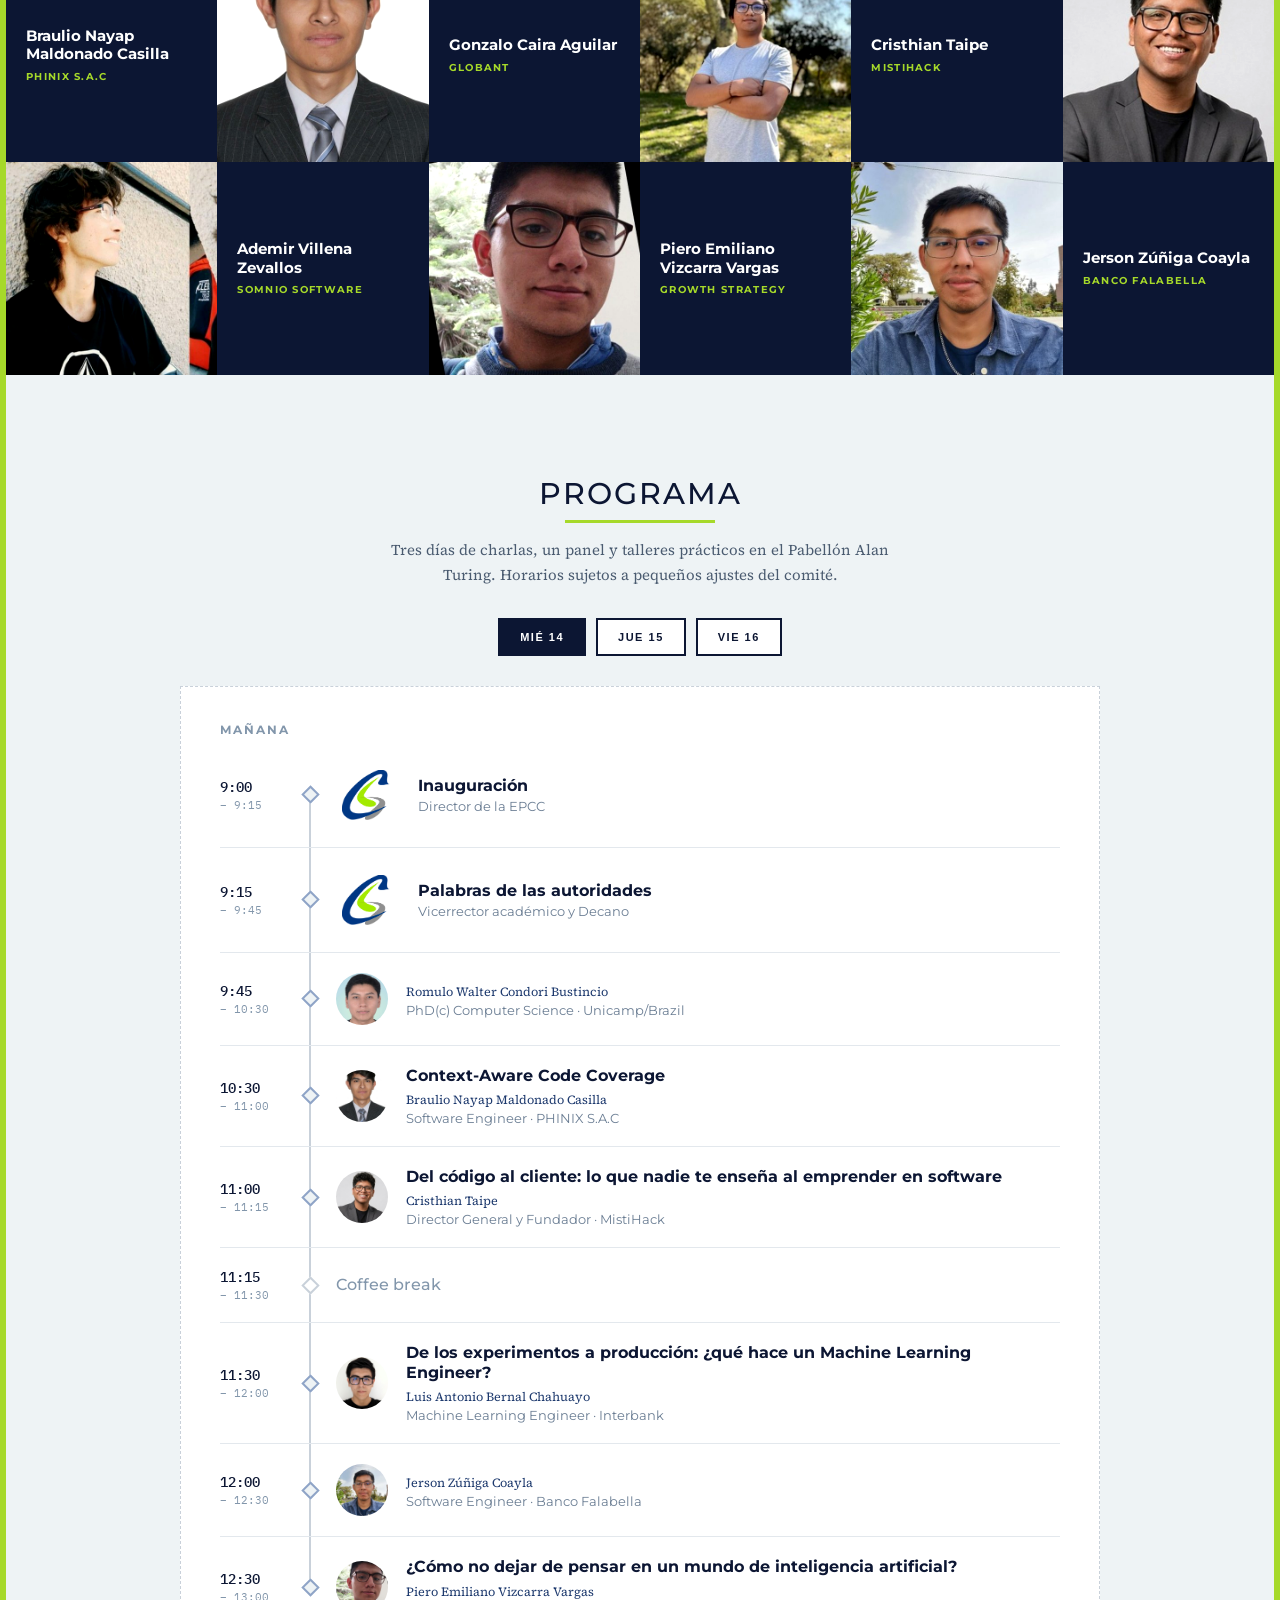
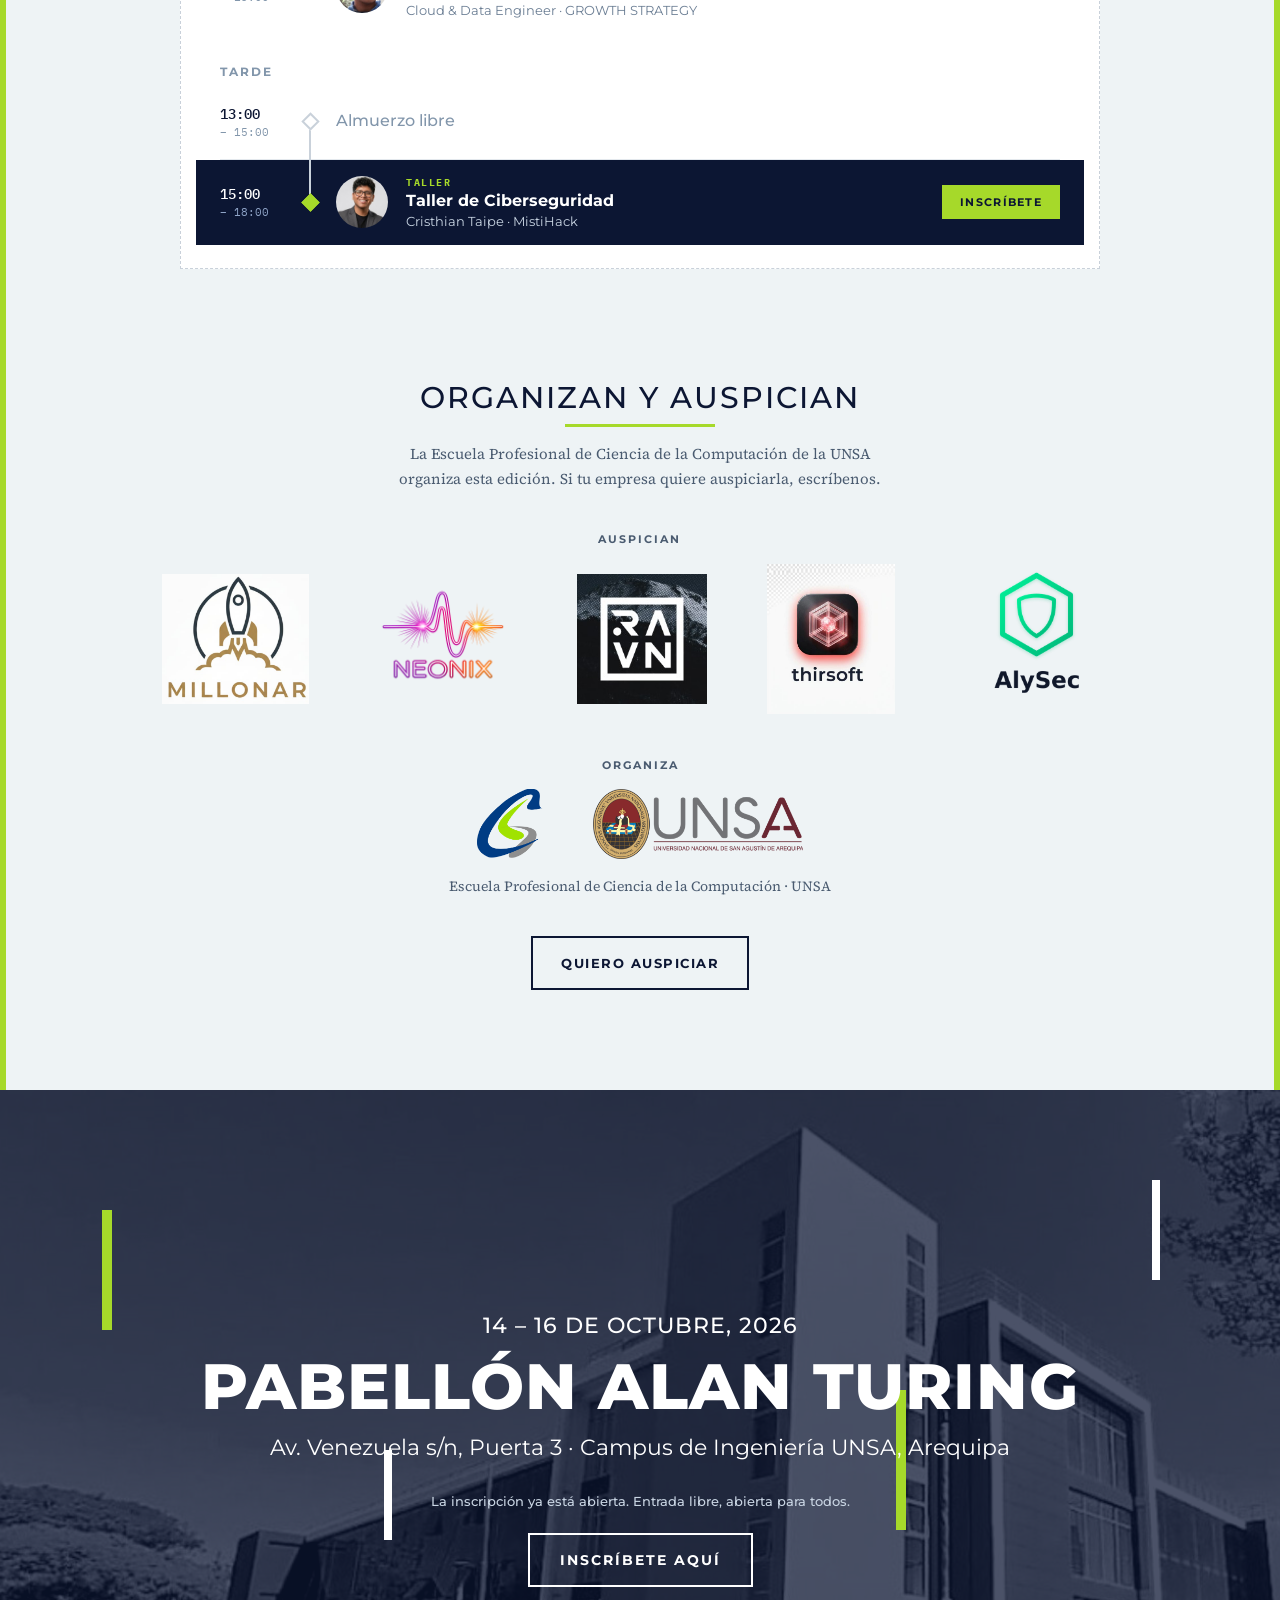
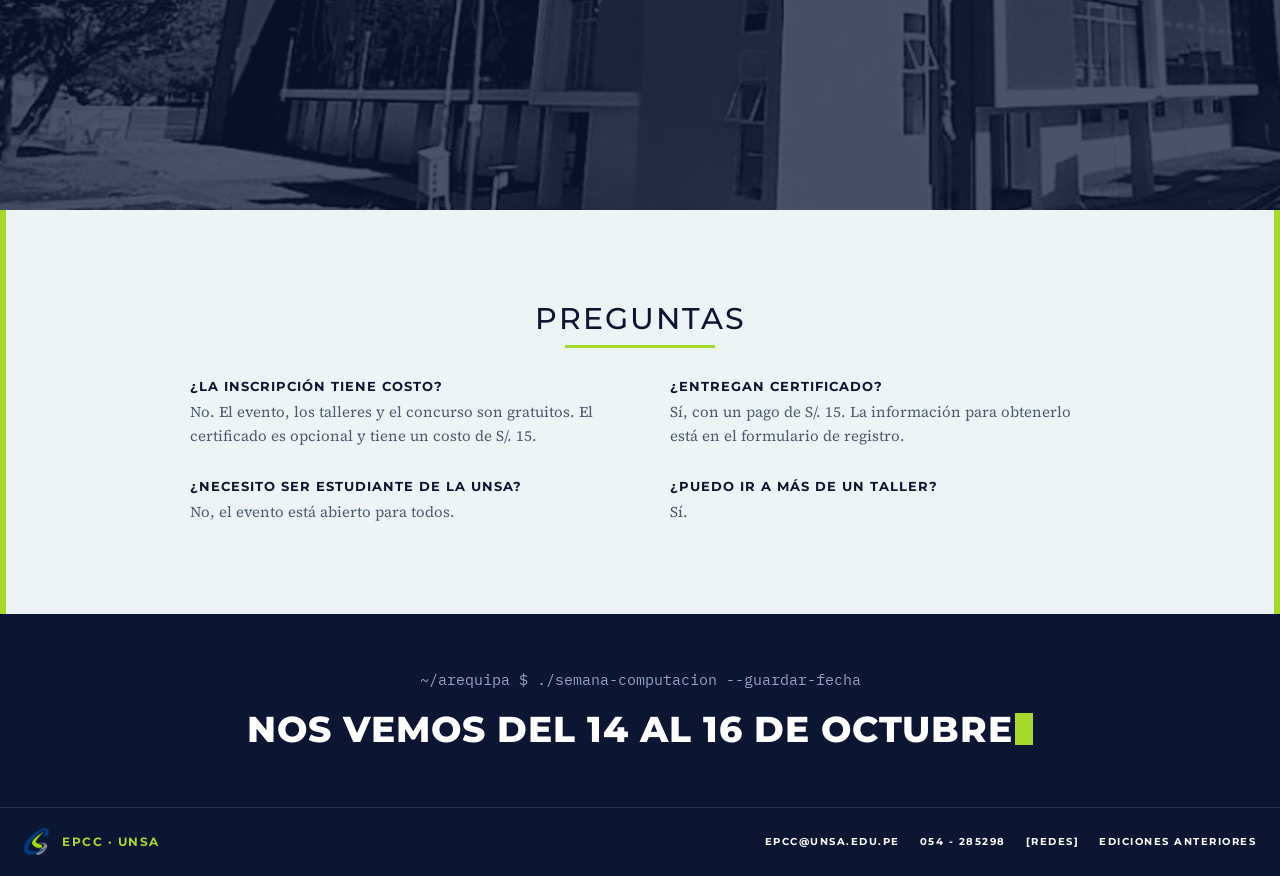
==== commit b13a2882: "Update index.html Actualizar temática y ponentes" ====
--- a/index.html
+++ b/index.html
@@ -211,8 +211,16 @@
 <section id="sobre" style="padding:100px 16px 90px;display:flex;flex-direction:column;align-items:center;gap:18px;text-align:center">
 <h2 style="margin:0;font-size:30px;font-weight:500;letter-spacing:2px">SOBRE LA SEMANA</h2>
 <span aria-hidden="true" style="width:150px;height:3px;background:#A6D92A;margin-top:-8px"></span>
-<p class="serif" style="margin:0;max-width:620px;font-size:16px;line-height:1.7;color:#33475E">El evento de Ciencia de la Computación más importante de la UNSA. Desde 2018 reúne cada año a la industria y la academia con estudiantes, egresados y docentes de la EPCC en tres días de charlas, talleres y un concurso de programación.</p>
-<p class="serif" style="margin:0;max-width:560px;font-size:14px;line-height:1.7;color:#4A5B70">Esta página se irá completando con los auspiciadores de esta edición. Ya puedes conocer a los ponentes y el programa confirmados más abajo. Vuelve pronto o escríbenos si quieres participar.</p>
+<p class="serif" style="margin:0;max-width:620px;font-size:16px;line-height:1.7;color:#33475E">La "Semana de la Computación" es el evento de Ciencia de la Computación más importante que se realiza en la Universidad Nacional de San Agustín de Arequipa, durante el cual se reúnen a personalidades de la industria y de la academia, así como nuestros estudiantes, egresados y docentes de la Escuela Profesional de Ciencia de la Computación (EPCC) de la UNSA, para presentar y discutir investigaciones, desarrollos tecnológicos y conocimientos en diversos temas relacionados a Inteligencia Artificial, Ciencia de Datos, Gráficos e Imágenes, Computación de Alto Desempeño (HPC), Ingeniería de Software, IHC y Seguridad.</p>
+
+
+
+
+<p class="serif" style="margin:0;max-width:560px;font-size:14px;line-height:1.7;color:#4A5B70">Este evento se ha desarrollado desde el año 2018 de forma anual e ininterrumpida, siendo organizada y realizada en forma presencial y virtual por la EPCC UNSA.</p>
+
+<p class="serif" style="margin:0;max-width:560px;font-size:14px;line-height:1.7;color:#4A5B70">Durante el evento también se desarrollan talleres y concursos dirigidos a los estudiantes de ciencia de la computación. </p>
+
+
 <div style="display:flex;flex-wrap:wrap;justify-content:center;align-items:center;gap:44px;margin-top:10px">
 <div style="display:flex;flex-direction:column;gap:2px"><span style="font-size:36px;font-weight:300">9</span><span style="font-size:11px;font-weight:700;letter-spacing:2px;color:#4A5B70">EDICIONES</span></div>
 <span aria-hidden="true" style="width:1px;height:44px;background:#C9D1DA"></span>
@@ -232,7 +240,7 @@
 <div style="max-width:640px;width:100%;margin:0 auto;background:#FFFFFF;border-radius:24px 24px 0 0;padding:64px 32px 48px;display:flex;flex-direction:column;align-items:center;gap:16px;text-align:center">
 <h2 style="margin:0;font-size:30px;font-weight:500;letter-spacing:2px">PONENTES</h2>
 <span aria-hidden="true" style="width:150px;height:3px;background:#A6D92A;margin-top:-8px"></span>
-<p class="serif" style="margin:0;max-width:460px;font-size:15px;line-height:1.7;color:#4A5B70">Investigadores e ingenieros de Perú y el mundo comparten lo que están construyendo en inteligencia artificial, datos, software y seguridad.</p>
+<p class="serif" style="margin:0;max-width:460px;font-size:15px;line-height:1.7;color:#4A5B70">Expertos de la industria del software y de la academia comparten sus proyectos y lo que vienen construyendo en Inteligencia Artificial, Ciencia de Datos, Gráficos e Imágenes, Computación de Alto Desempeño (HPC), Ingeniería de Software, IHC y Seguridad.</p>
 </div>
 <div class="pgrid">
 <div class="pcell pcell-photo" data-idx="0" tabindex="0" role="button" aria-label="Ver biografía de Cristian José López Del Álamo"><img src="assets/2026/images/ponentes/cristian-lopez-del-alamo.jpg" alt="Cristian José López Del Álamo" loading="lazy" width="240" height="240"></div>
@@ -539,7 +547,7 @@
       { sec:'manana', time:'9:45', end:'10:30', kind:'event', title:'Panel Pregrado', sub:'Experiencias de Internacionalización EPCC-UNSA 2026', logo:'epccicon.png' },
       { sec:'manana', time:'10:30', end:'11:00', kind:'event', idx:16 },
       { sec:'manana', time:'11:00', end:'11:30', kind:'event', idx:9 },
-      { sec:'manana', time:'11:30', end:'12:00', kind:'event', title:'Alicia Marroquin', sub:'Ravn', logo:'assets/2026/images/ravn-logo.jpg' },
+      { sec:'manana', time:'11:30', end:'12:00', kind:'event', title:'Sergio Laureano', sub:'Ravn', logo:'assets/2026/images/ravn-logo.jpg' },
       { sec:'manana', time:'12:00', end:'12:30', kind:'event', idx:7 },
       { sec:'manana', time:'12:30', end:'13:00', kind:'event', title:'Premiación Concursos', logo:'epccicon.png' },
       { sec:'manana', time:'13:00', end:'13:15', kind:'event', title:'Clausura', sub:'Palabras del comité, Decano y Vicerrector', logo:'epccicon.png' },
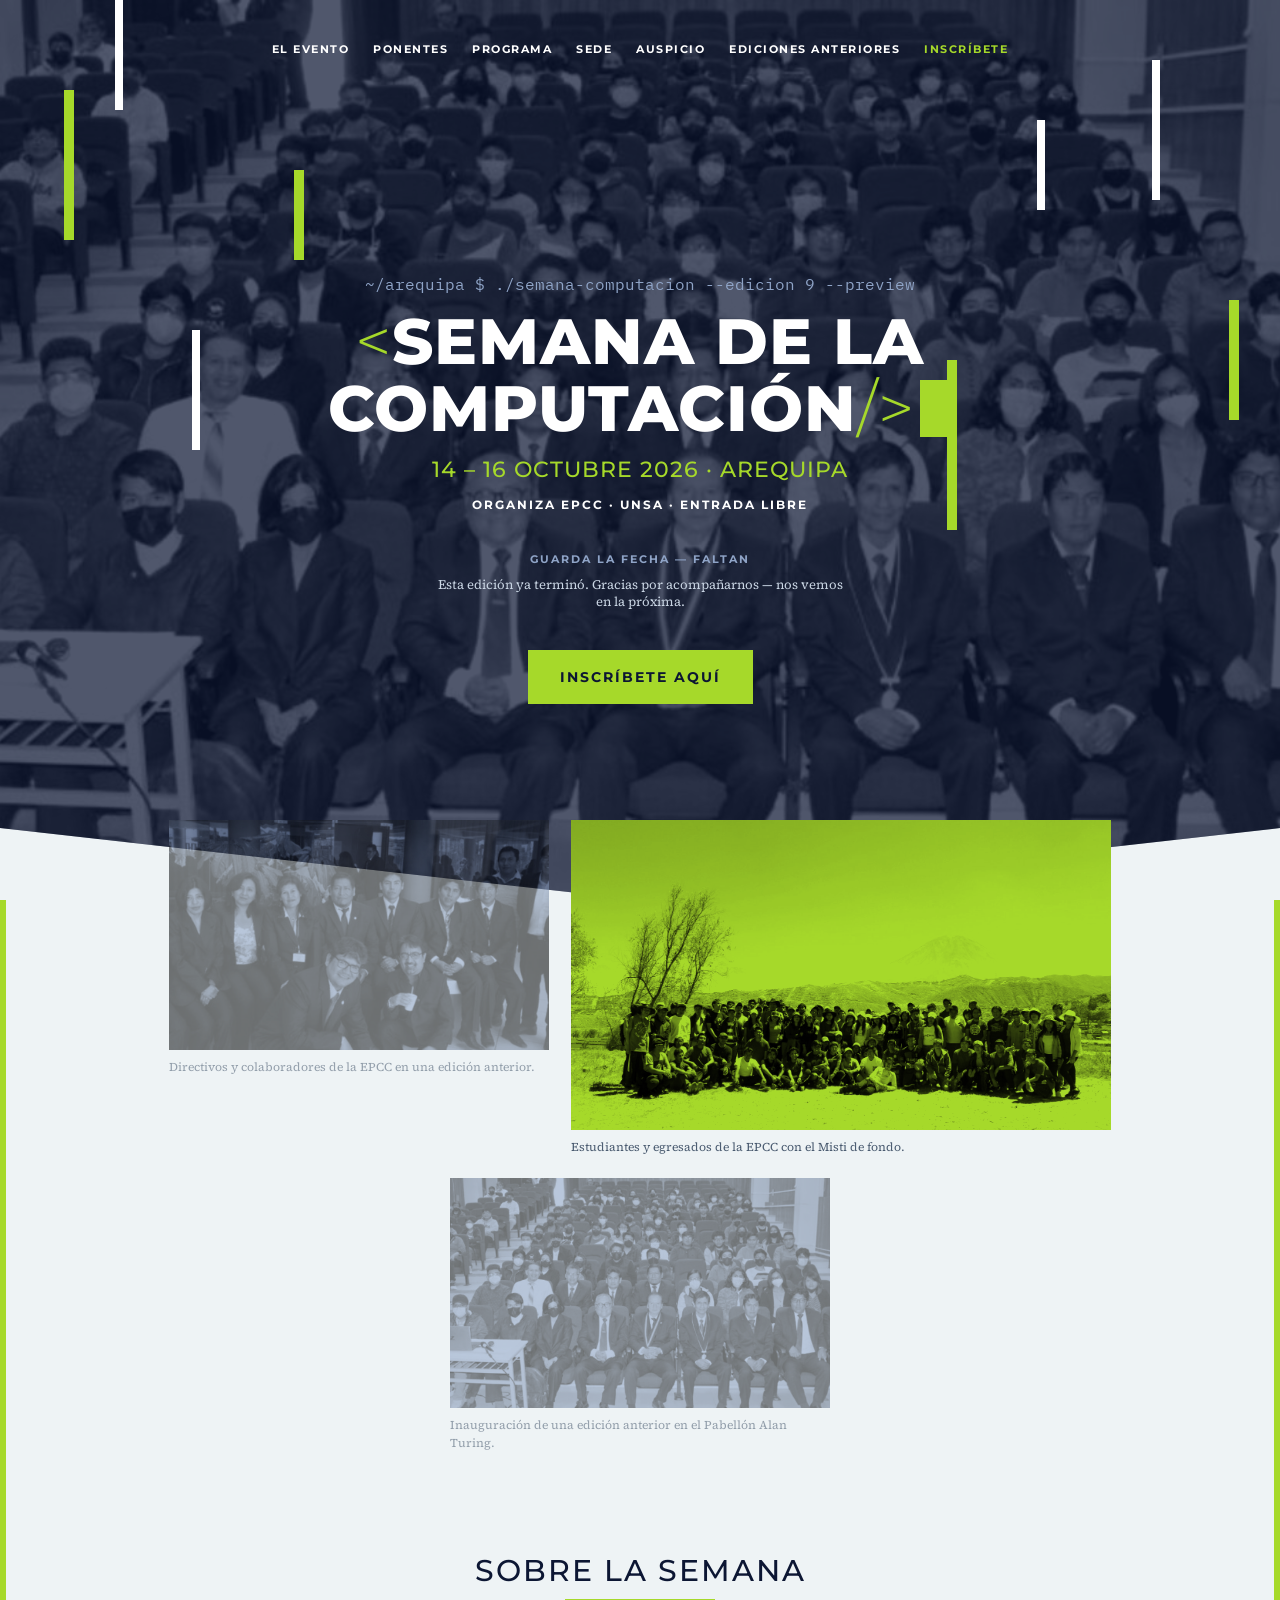
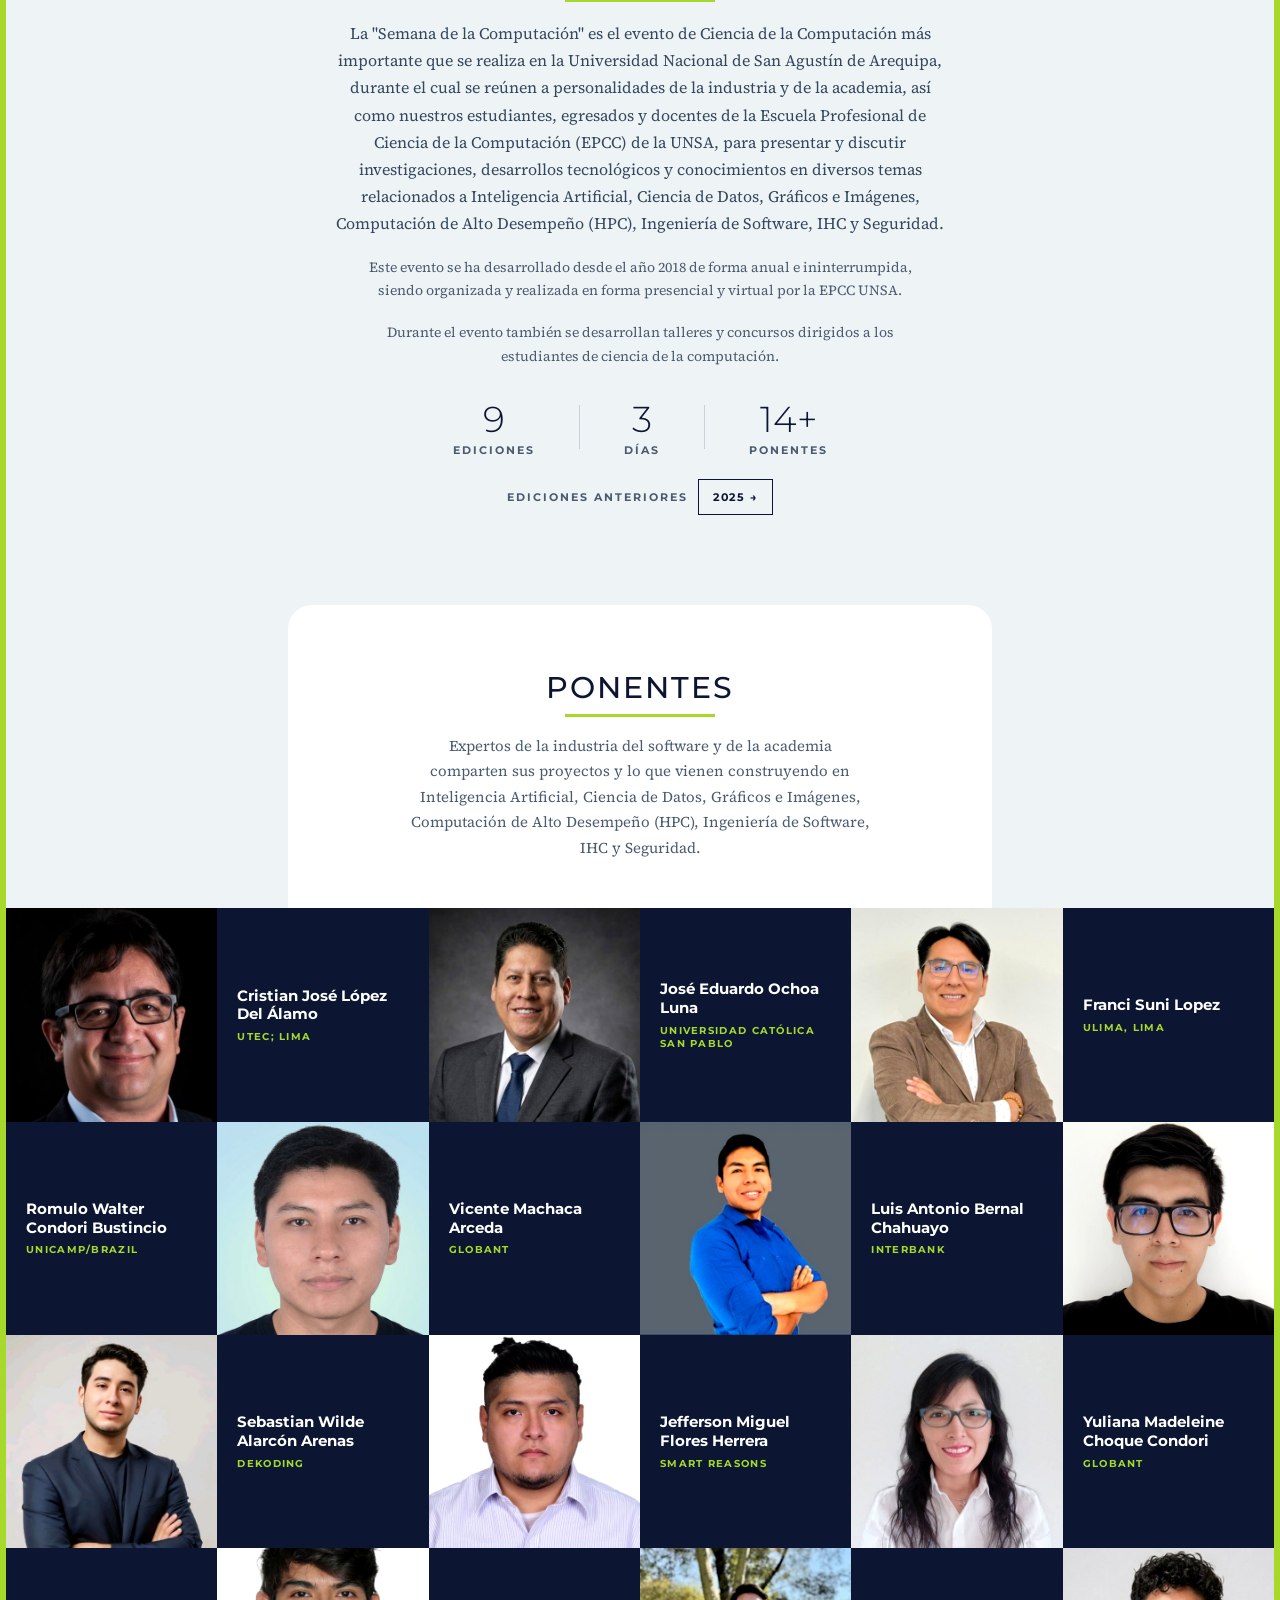
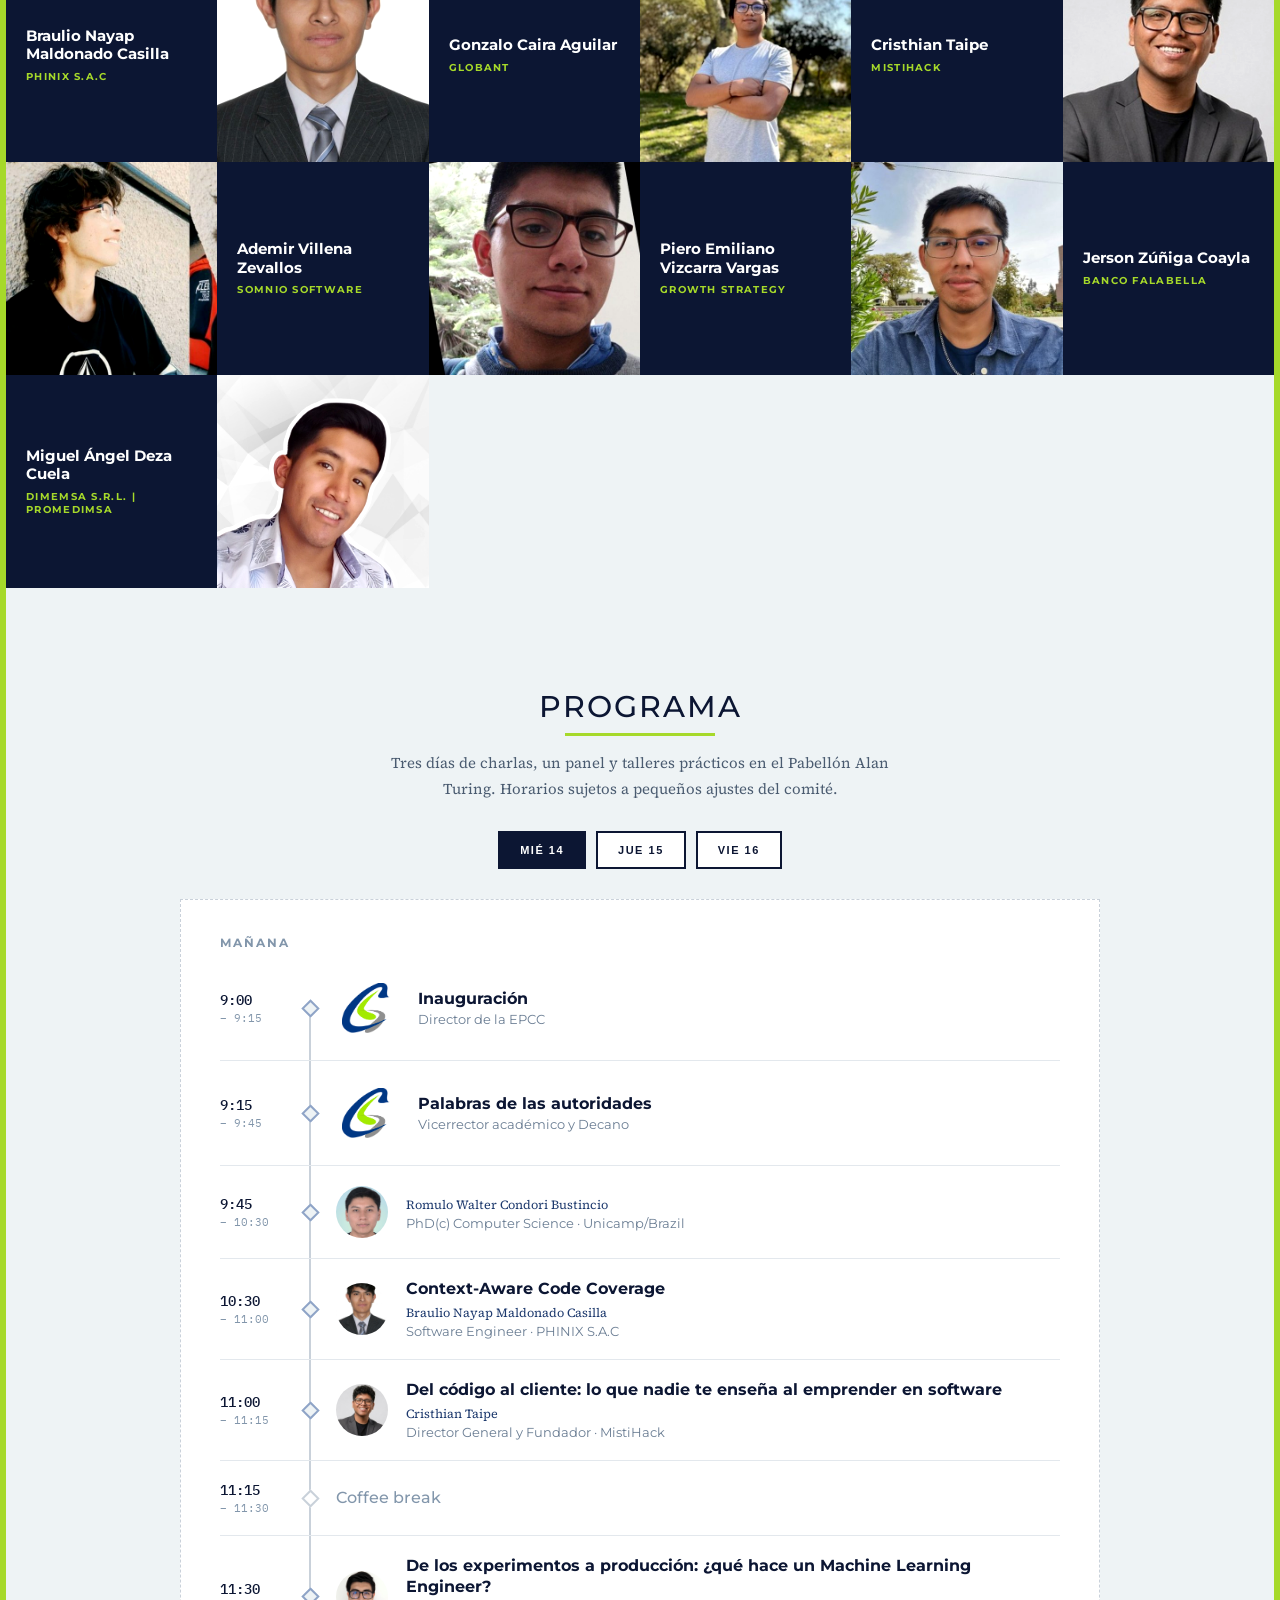
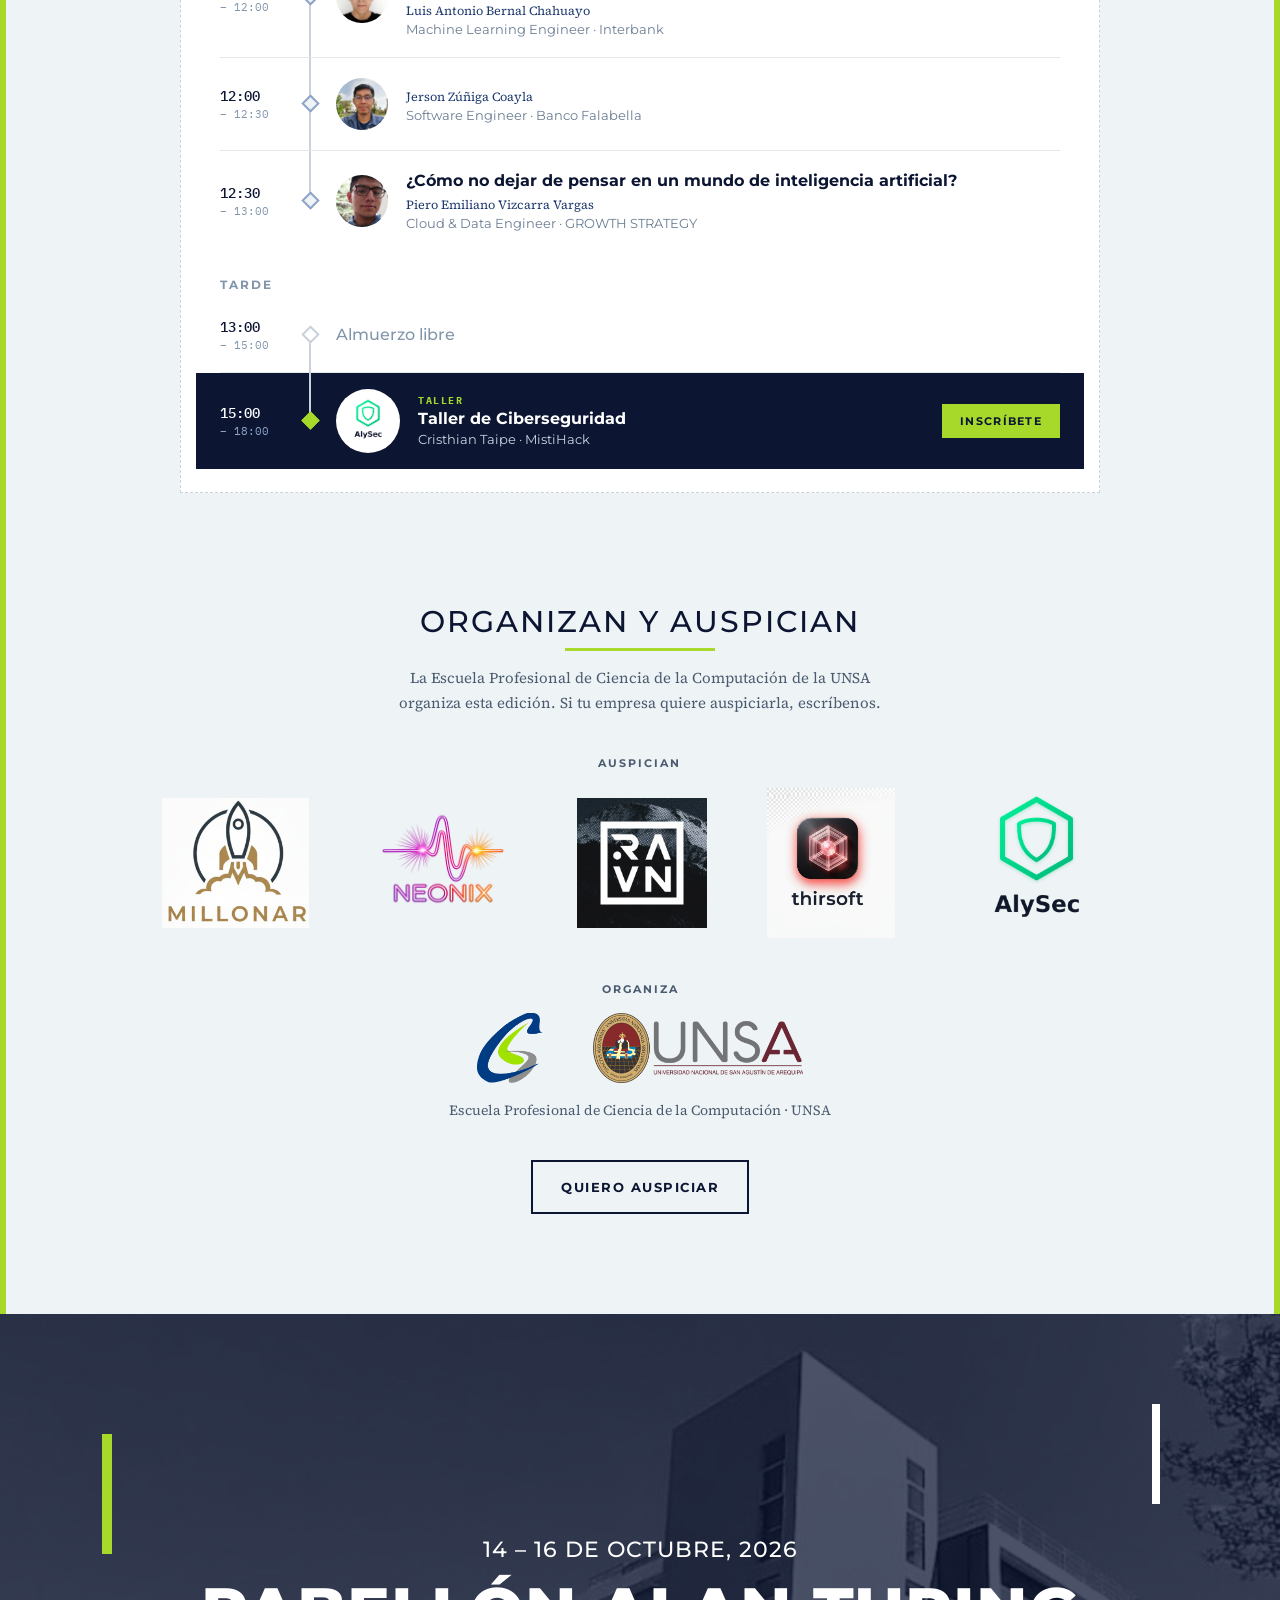
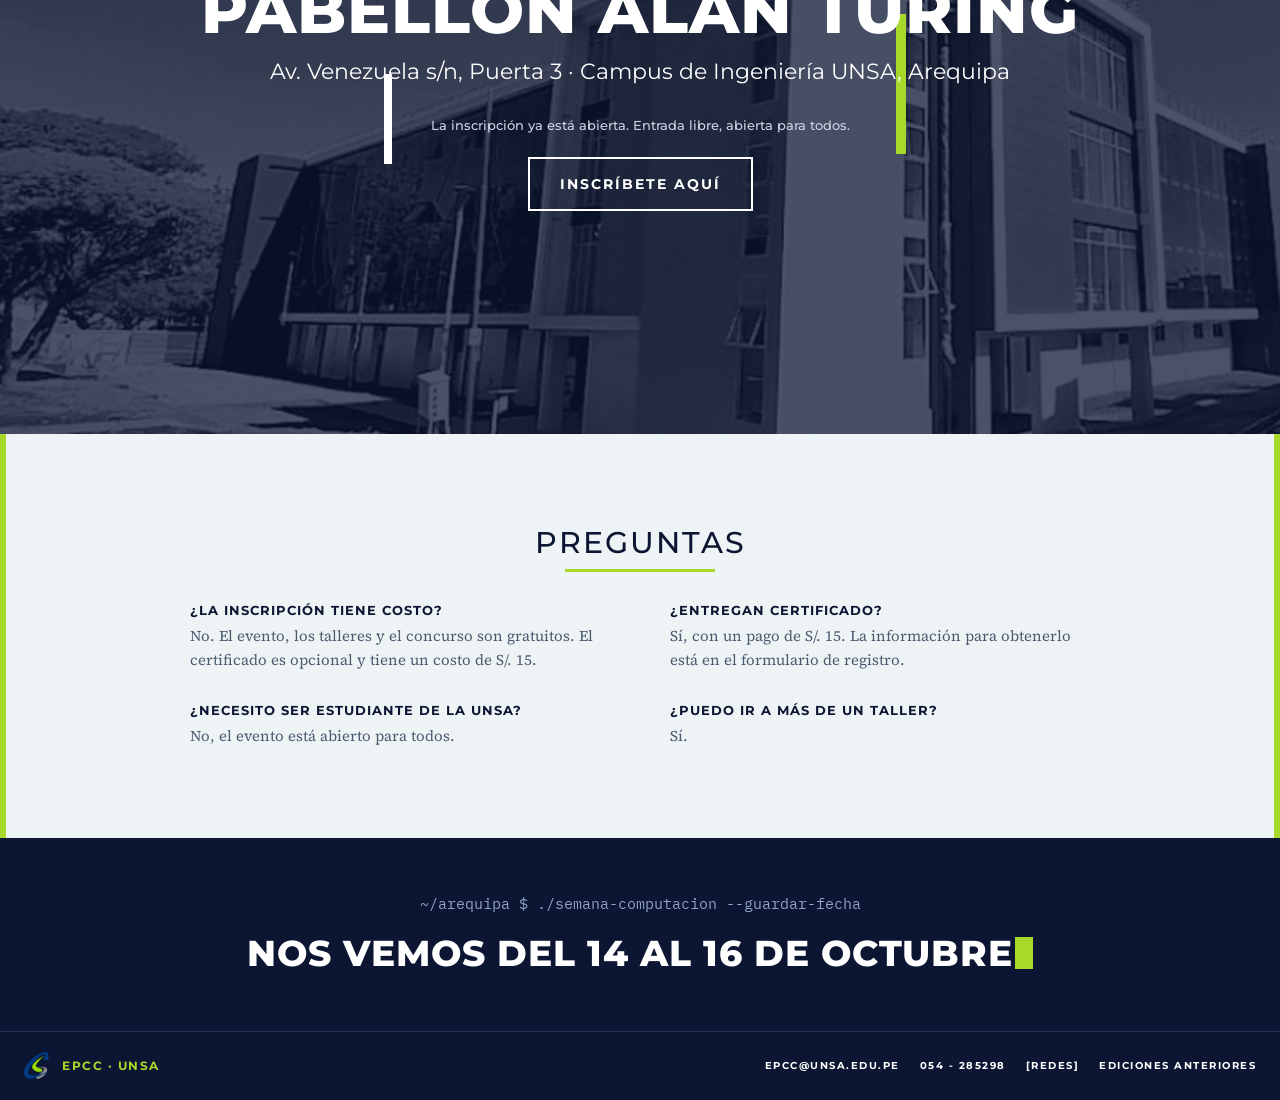
==== commit c474b502: "Add Miguel Deza as ponente and use AlySec logo for the ciberseguridad taller" ====
--- a/index.html
+++ b/index.html
@@ -281,6 +281,8 @@
 <div class="pcell pcell-info" data-idx="10" tabindex="0" role="button" aria-label="Ver biografía de Piero Emiliano Vizcarra Vargas"><span class="pname">Piero Emiliano Vizcarra Vargas</span><span class="prole">GROWTH STRATEGY</span></div>
 <div class="pcell pcell-photo" data-idx="13" tabindex="0" role="button" aria-label="Ver biografía de Jerson Zúñiga Coayla"><img src="assets/2026/images/ponentes/jerson-zuniga-coayla.jpg" alt="Jerson Zúñiga Coayla" loading="lazy" width="240" height="240"></div>
 <div class="pcell pcell-info" data-idx="13" tabindex="0" role="button" aria-label="Ver biografía de Jerson Zúñiga Coayla"><span class="pname">Jerson Zúñiga Coayla</span><span class="prole">Banco Falabella</span></div>
+<div class="pcell pcell-info" data-idx="18" tabindex="0" role="button" aria-label="Ver biografía de Miguel Ángel Deza Cuela"><span class="pname">Miguel Ángel Deza Cuela</span><span class="prole">DIMEMSA S.R.L. | PROMEDIMSA</span></div>
+<div class="pcell pcell-photo" data-idx="18" tabindex="0" role="button" aria-label="Ver biografía de Miguel Ángel Deza Cuela"><img src="assets/2026/images/ponentes/miguel-deza-cuela.jpg" alt="Miguel Ángel Deza Cuela" loading="lazy" width="240" height="240"></div>
 <!-- No confirmó asistencia: Jhunior Chavez Cruz
 <div class="pcell pcell-info" data-idx="15" tabindex="0" role="button" aria-label="Ver biografía de Jhunior Chavez Cruz"><span class="pname">Jhunior Chavez Cruz</span><span class="prole">Interbank</span></div>
 <div class="pcell pcell-photo" data-idx="15" tabindex="0" role="button" aria-label="Ver biografía de Jhunior Chavez Cruz"><img src="assets/2026/images/ponentes/jhunior-chavez-cruz.jpg" alt="Jhunior Chavez Cruz" loading="lazy" width="240" height="240"></div>
@@ -471,7 +473,7 @@
 </dialog>
 <script>
 (function(){
-  var PONENTES = [{"name": "Cristian José López Del Álamo", "role": "Professor of Computer Science", "inst": "UTEC; Lima", "photo": "assets/2026/images/ponentes/cristian-lopez-del-alamo.jpg", "linkedin": "https://www.linkedin.com/in/cristian-jos%C3%A9-l%C3%B3pez-del-alamo-33700733/", "topic": "Clasificación geoespacial de la pobreza urbana", "bio": ["Cristian López Del Álamo, Ph.D. in Computer Science, is a Machine Learning professor at the University of Engineering and Technology (UTEC) with over 20 years of experience teaching and advising on AI-based products. He has also taught at Universidad Católica San Pablo, UNSA, and Universidad La Salle, where he served as Director General of Research and Head of IT.", "His work spans machine learning, deep learning, and applied research — including a contact-tracing algorithm built for Peru's PCM during the pandemic. He is recognized as one of the top professors at several of these institutions and has received multiple academic honors, including top distinctions for his master's and doctoral theses."]}, {"name": "José Eduardo Ochoa Luna", "role": "Professor of Computer Science", "inst": "Universidad Católica San Pablo", "photo": "assets/2026/images/ponentes/jose-ochoa-luna.jpg", "linkedin": "https://www.linkedin.com/in/jos%C3%A9-eduardo-ochoa-luna-phd-6451b78/", "topic": "La evolución del fine-tuning en LLMs", "bio": ["Research Scientist specializing in real-world Artificial Intelligence solutions, with a strong focus on Machine Learning for Natural Language Processing and Data Science. Currently serving as an Assistant Professor in the Department of Computing at UCSP, where I combine academic research with practical, industry-oriented AI applications. Passionate about bridging theory and practice to develop scalable, impactful technologies."]}, {"name": "Franci Suni Lopez", "role": "Professor of Computer Science", "inst": "ULima, LIma", "photo": "assets/2026/images/ponentes/franci-suni-lopez.jpg", "linkedin": "https://www.linkedin.com/in/francisunilopez/", "topic": "De la percepción a la adaptación: construyendo sistemas inteligentes centrados en las personas", "bio": ["Franci es doctor en Ciencias de la Computación, investigador y docente de la Universidad de Lima. Actualmente se desempeña como director del Centro para la Inteligencia Artificial Responsable y coordinador del Laboratorio de Inteligencia Artificial.\nSu trabajo se centra en inteligencia artificial, computación afectiva e interacción humano-computadora, con aplicaciones en educación, robótica y desarrollo de sistemas inteligentes centrados en las personas. Su investigación explora el diseño de tecnologías capaces de interpretar el comportamiento humano, adaptarse a las necesidades de los usuarios y mejorar la interacción entre personas y sistemas digitales, con especial atención al uso responsable de la inteligencia artificial."]}, {"name": "Vicente Machaca Arceda", "role": "Senior Machine Learning Engineer", "inst": "Globant", "photo": "assets/2026/images/ponentes/vicente-machaca-arceda.jpg", "linkedin": "https://www.linkedin.com/in/vicente-machaca-arceda-phd-22258449/", "topic": "How AI Coding Agents Are Changing the Way We Build Software", "bio": ["I'm passionate about artificial intelligence and its practical applications — from drowsiness, violence, and car-crash detection systems to work at the intersection of bioinformatics and machine learning.", "During my PhD I specialized in cancer neoantigen detection using Transformers and transfer learning. My current research focuses on LLM-based and multi-agent systems: agent integration, guardrails, memory management, and scalable production architectures."]}, {"name": "Braulio Nayap Maldonado Casilla", "role": "Software Engineer", "inst": "PHINIX S.A.C", "photo": "assets/2026/images/ponentes/braulio-maldonado-casilla.jpg", "linkedin": "https://www.linkedin.com/in/braulio-maldonado-casilla/", "topic": "Context-Aware Code Coverage", "bio": ["Ingeniero de Software y Bachiller en Ciencias de la Computación (UNSA), especializado en arquitecturas escalables, integraciones cloud (AWS, GCP) y soluciones impulsadas por Inteligencia Artificial. Combina el rigor de la investigación tecnológica con metodologías ágiles y Clean Code.", "Ha trabajado en el ciclo completo de soluciones corporativas —desde firmware IoT y monitoreo en tiempo real hasta plataformas LMS y ecosistemas de microservicios— y es autor publicado en CIbSE 2026 por HeatMetro, una plataforma 3D para el análisis de deuda técnica y cobertura de pruebas en proyectos complejos."]}, {"name": "Luis Antonio Bernal Chahuayo", "role": "Machine Learning Engineer", "inst": "Interbank", "photo": "assets/2026/images/ponentes/luis-bernal-chahuayo.jpg", "linkedin": "https://www.linkedin.com/in/luantber/", "topic": "De los experimentos a producción: ¿qué hace un Machine Learning Engineer?", "bio": ["Luis Antonio Bernal Chahuayo es Machine Learning Engineer en Interbank, donde desarrolla, monitorea y pone en producción soluciones de IA y aprendizaje automático sobre infraestructura cloud. Ha trabajado en proyectos de robótica, retail y servicios financieros, además de aplicaciones SaaS con IA generativa y sistemas multiagente.", "Es bachiller en Ciencias de la Computación por la UNSA, con formación de posgrado en Machine Learning, Deep Learning y procesamiento de imágenes por la Universidade Estadual de Campinas."]}, {"name": "Eduardo Antonio Sanchez Hincho", "role": "Software Engineer", "inst": "Apurata", "photo": "assets/2026/images/ponentes/eduardo-sanchez-hincho.jpg", "linkedin": "https://www.linkedin.com/in/eduardo-antonio-sanchez-h/", "bio": ["I'm a software engineer with 5+ years of experience in the fintech industry, specializing in process automation, web scraping, payment systems, and infrastructure at Apurata. I hold a Computer Science degree from UNSA, where I competed in programming contests and received an OAS scholarship for an intensive Cybersecurity course.", "Outside of work, I build personal projects — web apps, Unity games, and other experiments — driven by a passion for continuous learning. Always happy to connect with fellow engineers!"]}, {"name": "Gonzalo Caira Aguilar", "role": "Software Engineer", "inst": "Globant", "photo": "assets/2026/images/ponentes/gonzalo-caira-aguilar.jpg", "linkedin": "https://www.linkedin.com/in/gonzalocaira/", "topic": "Oportunidades de desarrollo al estudiar", "bio": ["Software Engineer specialized in Mobile (Flutter), focused on building scalable, maintainable, and user-centric applications. I enjoy turning real needs into simple solutions people can use daily. I also develop my own products, taking ideas from zero to a production-ready app."]}, {"name": "Ademir Villena Zevallos", "role": "Mobile Developer", "inst": "Somnio Software", "photo": "assets/2026/images/ponentes/ademir-villena-zevallos.jpg", "linkedin": "https://www.linkedin.com/in/avillenaz/", "topic": "Paciencia y buen humor en tiempos de IA", "bio": ["Android/iOS developer. 6 years of experience with Flutter.\nIn my free time, I make games in Unity, Godot, or Cocos2d-x.\nI have 3 cats."]}, {"name": "Yuliana Madeleine Choque Condori", "role": "Web UI Developer", "inst": "Globant", "photo": "assets/2026/images/ponentes/yuliana-choque-condori.jpg", "linkedin": "https://www.linkedin.com/in/yuliana-mcc/", "topic": "Primer día: expectativas y frustración", "bio": ["Cada experiencia de las diferentes actividades que realizo son de gran aprendizaje el cual me permite adaptarme a diversos contextos y generar soluciones en áreas de mi carrera profesional."]}, {"name": "Piero Emiliano Vizcarra Vargas", "role": "Cloud & Data Engineer", "inst": "GROWTH STRATEGY", "photo": "assets/2026/images/ponentes/piero-vizcarra-vargas.jpg", "linkedin": "https://www.linkedin.com/in/pierovizcarra-data/", "topic": "¿Cómo no dejar de pensar en un mundo de inteligencia artificial?", "bio": ["Soy Data Engineer con experiencia en modernización cloud y construcción de soluciones de datos sobre Azure, AWS, GCP y Microsoft Fabric: pipelines, procesos ETL/ELT, arquitecturas Medallion y migración de sistemas legacy hacia plataformas más escalables.", "Mi formación en programación de sistemas y Ciencia de la Computación me da una base sólida que aplico a la ingeniería de datos, con foco en calidad, integración y confiabilidad en producción. Actualmente busco seguir creciendo en proyectos de Data Engineering y modernización de ecosistemas analíticos."]}, {"name": "Sebastian Wilde Alarcón Arenas", "role": "Managing Partner", "inst": "Dekoding", "photo": "assets/2026/images/ponentes/sebastian-alarcon-arenas.jpg", "linkedin": "https://www.linkedin.com/in/sebaswilde/", "bio": ["I’m a Managing Partner at Dekoding with over 7+ years of experience, growing from Junior to Senior Backend Developer specialized in Django, Python, and GraphQL. Along the way, I’ve also taken on roles as Project & Account Manager, combining technical expertise with client-facing management.", "At Dekoding, I lead projects where I stay involved in backend development, architecture, while also managing client relationships and delivery. We focus on building MVPs and scalable solutions that help startups validate ideas, attract investors, and grow their businesses with confidence."]}, {"name": "Romulo Walter Condori Bustincio", "role": "PhD(c) Computer Science", "inst": "Unicamp/Brazil", "photo": "assets/2026/images/ponentes/romulo-condori-bustincio.jpg", "linkedin": "https://www.linkedin.com/in/r%C3%B3mulo-walter-condori-bustincio-63b167112/", "bio": ["Rómulo Walter Condori Bustincio es un destacado investigador peruano especializado en Computación Científica de Alto Rendimiento (HPC) e Inteligencia Artificial. Es licenciado en Ciencia de la Computación por la Universidad Nacional de San Agustín (UNSA) de Arequipa y magíster por la Universidade Estadual de Campinas (UNICAMP) en Brasil, institución donde actualmente cursa el doctorado (PhD©) en la misma disciplina.", "A lo largo de su trayectoria, ha vinculado la academia con la innovación tecnológica a través de su trabajo en el Hub de Inteligência Artificial e Arquiteturas Cognitivas (H.IAAC) y el Laboratorio de Redes de Computadoras de la UNICAMP. Sus líneas de investigación se centran en el desarrollo de simulaciones numéricas de alta complejidad, optimización de modelos y aprendizaje federado."]}, {"name": "Jerson Zúñiga Coayla", "role": "Software Engineer", "inst": "Banco Falabella", "photo": "assets/2026/images/ponentes/jerson-zuniga-coayla.jpg", "linkedin": "https://www.linkedin.com/in/jersonzc/", "bio": ["At my core, I'm a problem solver — dedicated to the success of the company, committed to exceeding objectives, and always ready to prove what I'm capable of. 🚀", "Hi! My name is Jerson, and I'm a Full-Stack Developer based in Arequipa, Peru. 👋", "I've worked across the food delivery, banking, and consulting industries, contributing both as a team member and as a project lead. Along the way, I've built strong proficiency in Go, TypeScript, Java, and Python, complemented by solid expertise in cloud services, containerization technologies, and system design."]}, {"name": "Hayde Luzmila Humpire Cutipa", "role": "Software Engineer", "inst": "BBVA", "photo": "assets/2026/images/ponentes/hayde-humpire-cutipa.jpg", "linkedin": "https://www.linkedin.com/in/haydehumpire/", "bio": ["Software Engineer with 8+ years of experience in backend and full-stack development, distributed systems, microservices, and enterprise solutions for banking and technology. Experienced in Java, Scala, Python, JavaScript, SQL, REST APIs, and both relational and NoSQL databases.", "At BBVA, she has contributed to the full lifecycle of financial solutions — analysis, development, testing, and stabilization — working in Agile/Scrum teams. She is also part of an AI Sherpa program promoting the responsible adoption of Generative AI, with experience in prompt engineering and AI agent orchestration."]}, {"name": "Jhunior Chavez Cruz", "role": "Product Designer", "inst": "Interbank", "photo": "assets/2026/images/ponentes/jhunior-chavez-cruz.jpg", "linkedin": "https://www.linkedin.com/in/jhunior/", "bio": ["Hi! I'm a UX designer in cross platform applications. My interests in human behavior and user-centered solutions inspire me to continue growing in the UX field."]}, {"name": "Jefferson Miguel Flores Herrera", "role": "", "inst": "Smart Reasons", "photo": "assets/2026/images/ponentes/jefferson-flores-herrera.jpg", "linkedin": "https://www.linkedin.com/in/jfloreshe/", "topic": "Del algoritmo al equipo de alto impacto: cómo escalar tu código, tu sistema y tu mentalidad", "bio": ["Jefferson Flores es Líder Técnico e Ingeniero de Software, especializado en sistemas distribuidos. Ha trabajado en el diseño de arquitecturas basadas en microservicios y sistemas orientado a eventos, enfocándose en soluciones escalables y resilientes. Es un apasionado por el aprendizaje continuo, la resolución pragmática de problemas y el crecimiento de equipos de desarrollo."]}, {"name": "Cristhian Taipe", "role": "Director General y Fundador", "inst": "MistiHack", "photo": "assets/2026/images/ponentes/cristhian-taipe.jpg", "linkedin": "https://www.linkedin.com/in/cristhian-taipe2024/", "topic": "Del código al cliente: lo que nadie te enseña al emprender en software", "bio": ["Cristhian Taipe es fundador y director general de MistiHack, un evento orientado a impulsar la ciberseguridad y fortalecer la comunidad tecnológica en el sur del Perú. Es estudiante de Ciencia de la Computación en la Universidad Nacional de San Agustín (UNSA), pentester y fundador y CEO de AlySec, un emprendimiento enfocado en ciberseguridad.", "Fundó la comunidad de ciberseguridad CAUC, con más de 15 eventos organizados. En el ámbito competitivo, obtuvo el tercer puesto en el CTF de Admisión de CiberSecUNI. Actualmente, preside el Centro de Estudiantes de Ciencia de la Computación de la UNSA y el ACM UNSA Cybersecurity Chapter, desde donde impulsa iniciativas de formación, colaboración y desarrollo tecnológico."]}, {"name": "Miguel Ángel Deza Cuela", "role": "Software Developer", "inst": "DIMEMSA S.R.L. | PROMEDIMSA", "photo": "epccicon.png", "topic": "It's my way or the highway: Arch Linux & Hyprland - I use Arch, btw", "bio": ["Miguel Deza es un apasionado por el aprendizaje continuo, la inteligencia artificial y la ciencia de datos. Es Bachiller en Ciencias de la Computación por la Universidad Nacional de San Agustín de Arequipa (UNSA) y cursa la Maestría en Ciencia de Datos en la misma universidad. Trabaja como Desarrollador de Software en DIMEMSA S.R.L. y PROMEDIMSA, donde aplica la tecnología para resolver problemas reales.", "Cada día dedica tiempo a aprender algo nuevo sobre IA y lo convierte en proyectos e investigaciones. Su investigación sobre la condición Ni-Ni en mujeres jóvenes peruanas fue seleccionada como finalista de la categoría General del concurso «Jóvenes en Agenda 2026 – Quinta Edición» del MINEDU. Cree que el conocimiento crece cuando se comparte, y por eso le motiva enseñar herramientas que hacen el trabajo más eficiente."]}];
+  var PONENTES = [{"name": "Cristian José López Del Álamo", "role": "Professor of Computer Science", "inst": "UTEC; Lima", "photo": "assets/2026/images/ponentes/cristian-lopez-del-alamo.jpg", "linkedin": "https://www.linkedin.com/in/cristian-jos%C3%A9-l%C3%B3pez-del-alamo-33700733/", "topic": "Clasificación geoespacial de la pobreza urbana", "bio": ["Cristian López Del Álamo, Ph.D. in Computer Science, is a Machine Learning professor at the University of Engineering and Technology (UTEC) with over 20 years of experience teaching and advising on AI-based products. He has also taught at Universidad Católica San Pablo, UNSA, and Universidad La Salle, where he served as Director General of Research and Head of IT.", "His work spans machine learning, deep learning, and applied research — including a contact-tracing algorithm built for Peru's PCM during the pandemic. He is recognized as one of the top professors at several of these institutions and has received multiple academic honors, including top distinctions for his master's and doctoral theses."]}, {"name": "José Eduardo Ochoa Luna", "role": "Professor of Computer Science", "inst": "Universidad Católica San Pablo", "photo": "assets/2026/images/ponentes/jose-ochoa-luna.jpg", "linkedin": "https://www.linkedin.com/in/jos%C3%A9-eduardo-ochoa-luna-phd-6451b78/", "topic": "La evolución del fine-tuning en LLMs", "bio": ["Research Scientist specializing in real-world Artificial Intelligence solutions, with a strong focus on Machine Learning for Natural Language Processing and Data Science. Currently serving as an Assistant Professor in the Department of Computing at UCSP, where I combine academic research with practical, industry-oriented AI applications. Passionate about bridging theory and practice to develop scalable, impactful technologies."]}, {"name": "Franci Suni Lopez", "role": "Professor of Computer Science", "inst": "ULima, LIma", "photo": "assets/2026/images/ponentes/franci-suni-lopez.jpg", "linkedin": "https://www.linkedin.com/in/francisunilopez/", "topic": "De la percepción a la adaptación: construyendo sistemas inteligentes centrados en las personas", "bio": ["Franci es doctor en Ciencias de la Computación, investigador y docente de la Universidad de Lima. Actualmente se desempeña como director del Centro para la Inteligencia Artificial Responsable y coordinador del Laboratorio de Inteligencia Artificial.\nSu trabajo se centra en inteligencia artificial, computación afectiva e interacción humano-computadora, con aplicaciones en educación, robótica y desarrollo de sistemas inteligentes centrados en las personas. Su investigación explora el diseño de tecnologías capaces de interpretar el comportamiento humano, adaptarse a las necesidades de los usuarios y mejorar la interacción entre personas y sistemas digitales, con especial atención al uso responsable de la inteligencia artificial."]}, {"name": "Vicente Machaca Arceda", "role": "Senior Machine Learning Engineer", "inst": "Globant", "photo": "assets/2026/images/ponentes/vicente-machaca-arceda.jpg", "linkedin": "https://www.linkedin.com/in/vicente-machaca-arceda-phd-22258449/", "topic": "How AI Coding Agents Are Changing the Way We Build Software", "bio": ["I'm passionate about artificial intelligence and its practical applications — from drowsiness, violence, and car-crash detection systems to work at the intersection of bioinformatics and machine learning.", "During my PhD I specialized in cancer neoantigen detection using Transformers and transfer learning. My current research focuses on LLM-based and multi-agent systems: agent integration, guardrails, memory management, and scalable production architectures."]}, {"name": "Braulio Nayap Maldonado Casilla", "role": "Software Engineer", "inst": "PHINIX S.A.C", "photo": "assets/2026/images/ponentes/braulio-maldonado-casilla.jpg", "linkedin": "https://www.linkedin.com/in/braulio-maldonado-casilla/", "topic": "Context-Aware Code Coverage", "bio": ["Ingeniero de Software y Bachiller en Ciencias de la Computación (UNSA), especializado en arquitecturas escalables, integraciones cloud (AWS, GCP) y soluciones impulsadas por Inteligencia Artificial. Combina el rigor de la investigación tecnológica con metodologías ágiles y Clean Code.", "Ha trabajado en el ciclo completo de soluciones corporativas —desde firmware IoT y monitoreo en tiempo real hasta plataformas LMS y ecosistemas de microservicios— y es autor publicado en CIbSE 2026 por HeatMetro, una plataforma 3D para el análisis de deuda técnica y cobertura de pruebas en proyectos complejos."]}, {"name": "Luis Antonio Bernal Chahuayo", "role": "Machine Learning Engineer", "inst": "Interbank", "photo": "assets/2026/images/ponentes/luis-bernal-chahuayo.jpg", "linkedin": "https://www.linkedin.com/in/luantber/", "topic": "De los experimentos a producción: ¿qué hace un Machine Learning Engineer?", "bio": ["Luis Antonio Bernal Chahuayo es Machine Learning Engineer en Interbank, donde desarrolla, monitorea y pone en producción soluciones de IA y aprendizaje automático sobre infraestructura cloud. Ha trabajado en proyectos de robótica, retail y servicios financieros, además de aplicaciones SaaS con IA generativa y sistemas multiagente.", "Es bachiller en Ciencias de la Computación por la UNSA, con formación de posgrado en Machine Learning, Deep Learning y procesamiento de imágenes por la Universidade Estadual de Campinas."]}, {"name": "Eduardo Antonio Sanchez Hincho", "role": "Software Engineer", "inst": "Apurata", "photo": "assets/2026/images/ponentes/eduardo-sanchez-hincho.jpg", "linkedin": "https://www.linkedin.com/in/eduardo-antonio-sanchez-h/", "bio": ["I'm a software engineer with 5+ years of experience in the fintech industry, specializing in process automation, web scraping, payment systems, and infrastructure at Apurata. I hold a Computer Science degree from UNSA, where I competed in programming contests and received an OAS scholarship for an intensive Cybersecurity course.", "Outside of work, I build personal projects — web apps, Unity games, and other experiments — driven by a passion for continuous learning. Always happy to connect with fellow engineers!"]}, {"name": "Gonzalo Caira Aguilar", "role": "Software Engineer", "inst": "Globant", "photo": "assets/2026/images/ponentes/gonzalo-caira-aguilar.jpg", "linkedin": "https://www.linkedin.com/in/gonzalocaira/", "topic": "Oportunidades de desarrollo al estudiar", "bio": ["Software Engineer specialized in Mobile (Flutter), focused on building scalable, maintainable, and user-centric applications. I enjoy turning real needs into simple solutions people can use daily. I also develop my own products, taking ideas from zero to a production-ready app."]}, {"name": "Ademir Villena Zevallos", "role": "Mobile Developer", "inst": "Somnio Software", "photo": "assets/2026/images/ponentes/ademir-villena-zevallos.jpg", "linkedin": "https://www.linkedin.com/in/avillenaz/", "topic": "Paciencia y buen humor en tiempos de IA", "bio": ["Android/iOS developer. 6 years of experience with Flutter.\nIn my free time, I make games in Unity, Godot, or Cocos2d-x.\nI have 3 cats."]}, {"name": "Yuliana Madeleine Choque Condori", "role": "Web UI Developer", "inst": "Globant", "photo": "assets/2026/images/ponentes/yuliana-choque-condori.jpg", "linkedin": "https://www.linkedin.com/in/yuliana-mcc/", "topic": "Primer día: expectativas y frustración", "bio": ["Cada experiencia de las diferentes actividades que realizo son de gran aprendizaje el cual me permite adaptarme a diversos contextos y generar soluciones en áreas de mi carrera profesional."]}, {"name": "Piero Emiliano Vizcarra Vargas", "role": "Cloud & Data Engineer", "inst": "GROWTH STRATEGY", "photo": "assets/2026/images/ponentes/piero-vizcarra-vargas.jpg", "linkedin": "https://www.linkedin.com/in/pierovizcarra-data/", "topic": "¿Cómo no dejar de pensar en un mundo de inteligencia artificial?", "bio": ["Soy Data Engineer con experiencia en modernización cloud y construcción de soluciones de datos sobre Azure, AWS, GCP y Microsoft Fabric: pipelines, procesos ETL/ELT, arquitecturas Medallion y migración de sistemas legacy hacia plataformas más escalables.", "Mi formación en programación de sistemas y Ciencia de la Computación me da una base sólida que aplico a la ingeniería de datos, con foco en calidad, integración y confiabilidad en producción. Actualmente busco seguir creciendo en proyectos de Data Engineering y modernización de ecosistemas analíticos."]}, {"name": "Sebastian Wilde Alarcón Arenas", "role": "Managing Partner", "inst": "Dekoding", "photo": "assets/2026/images/ponentes/sebastian-alarcon-arenas.jpg", "linkedin": "https://www.linkedin.com/in/sebaswilde/", "bio": ["I’m a Managing Partner at Dekoding with over 7+ years of experience, growing from Junior to Senior Backend Developer specialized in Django, Python, and GraphQL. Along the way, I’ve also taken on roles as Project & Account Manager, combining technical expertise with client-facing management.", "At Dekoding, I lead projects where I stay involved in backend development, architecture, while also managing client relationships and delivery. We focus on building MVPs and scalable solutions that help startups validate ideas, attract investors, and grow their businesses with confidence."]}, {"name": "Romulo Walter Condori Bustincio", "role": "PhD(c) Computer Science", "inst": "Unicamp/Brazil", "photo": "assets/2026/images/ponentes/romulo-condori-bustincio.jpg", "linkedin": "https://www.linkedin.com/in/r%C3%B3mulo-walter-condori-bustincio-63b167112/", "bio": ["Rómulo Walter Condori Bustincio es un destacado investigador peruano especializado en Computación Científica de Alto Rendimiento (HPC) e Inteligencia Artificial. Es licenciado en Ciencia de la Computación por la Universidad Nacional de San Agustín (UNSA) de Arequipa y magíster por la Universidade Estadual de Campinas (UNICAMP) en Brasil, institución donde actualmente cursa el doctorado (PhD©) en la misma disciplina.", "A lo largo de su trayectoria, ha vinculado la academia con la innovación tecnológica a través de su trabajo en el Hub de Inteligência Artificial e Arquiteturas Cognitivas (H.IAAC) y el Laboratorio de Redes de Computadoras de la UNICAMP. Sus líneas de investigación se centran en el desarrollo de simulaciones numéricas de alta complejidad, optimización de modelos y aprendizaje federado."]}, {"name": "Jerson Zúñiga Coayla", "role": "Software Engineer", "inst": "Banco Falabella", "photo": "assets/2026/images/ponentes/jerson-zuniga-coayla.jpg", "linkedin": "https://www.linkedin.com/in/jersonzc/", "bio": ["At my core, I'm a problem solver — dedicated to the success of the company, committed to exceeding objectives, and always ready to prove what I'm capable of. 🚀", "Hi! My name is Jerson, and I'm a Full-Stack Developer based in Arequipa, Peru. 👋", "I've worked across the food delivery, banking, and consulting industries, contributing both as a team member and as a project lead. Along the way, I've built strong proficiency in Go, TypeScript, Java, and Python, complemented by solid expertise in cloud services, containerization technologies, and system design."]}, {"name": "Hayde Luzmila Humpire Cutipa", "role": "Software Engineer", "inst": "BBVA", "photo": "assets/2026/images/ponentes/hayde-humpire-cutipa.jpg", "linkedin": "https://www.linkedin.com/in/haydehumpire/", "bio": ["Software Engineer with 8+ years of experience in backend and full-stack development, distributed systems, microservices, and enterprise solutions for banking and technology. Experienced in Java, Scala, Python, JavaScript, SQL, REST APIs, and both relational and NoSQL databases.", "At BBVA, she has contributed to the full lifecycle of financial solutions — analysis, development, testing, and stabilization — working in Agile/Scrum teams. She is also part of an AI Sherpa program promoting the responsible adoption of Generative AI, with experience in prompt engineering and AI agent orchestration."]}, {"name": "Jhunior Chavez Cruz", "role": "Product Designer", "inst": "Interbank", "photo": "assets/2026/images/ponentes/jhunior-chavez-cruz.jpg", "linkedin": "https://www.linkedin.com/in/jhunior/", "bio": ["Hi! I'm a UX designer in cross platform applications. My interests in human behavior and user-centered solutions inspire me to continue growing in the UX field."]}, {"name": "Jefferson Miguel Flores Herrera", "role": "", "inst": "Smart Reasons", "photo": "assets/2026/images/ponentes/jefferson-flores-herrera.jpg", "linkedin": "https://www.linkedin.com/in/jfloreshe/", "topic": "Del algoritmo al equipo de alto impacto: cómo escalar tu código, tu sistema y tu mentalidad", "bio": ["Jefferson Flores es Líder Técnico e Ingeniero de Software, especializado en sistemas distribuidos. Ha trabajado en el diseño de arquitecturas basadas en microservicios y sistemas orientado a eventos, enfocándose en soluciones escalables y resilientes. Es un apasionado por el aprendizaje continuo, la resolución pragmática de problemas y el crecimiento de equipos de desarrollo."]}, {"name": "Cristhian Taipe", "role": "Director General y Fundador", "inst": "MistiHack", "photo": "assets/2026/images/ponentes/cristhian-taipe.jpg", "linkedin": "https://www.linkedin.com/in/cristhian-taipe2024/", "topic": "Del código al cliente: lo que nadie te enseña al emprender en software", "bio": ["Cristhian Taipe es fundador y director general de MistiHack, un evento orientado a impulsar la ciberseguridad y fortalecer la comunidad tecnológica en el sur del Perú. Es estudiante de Ciencia de la Computación en la Universidad Nacional de San Agustín (UNSA), pentester y fundador y CEO de AlySec, un emprendimiento enfocado en ciberseguridad.", "Fundó la comunidad de ciberseguridad CAUC, con más de 15 eventos organizados. En el ámbito competitivo, obtuvo el tercer puesto en el CTF de Admisión de CiberSecUNI. Actualmente, preside el Centro de Estudiantes de Ciencia de la Computación de la UNSA y el ACM UNSA Cybersecurity Chapter, desde donde impulsa iniciativas de formación, colaboración y desarrollo tecnológico."]}, {"name": "Miguel Ángel Deza Cuela", "role": "Software Developer", "inst": "DIMEMSA S.R.L. | PROMEDIMSA", "photo": "assets/2026/images/ponentes/miguel-deza-cuela.jpg", "topic": "It's my way or the highway: Arch Linux & Hyprland - I use Arch, btw", "bio": ["Miguel Deza es un apasionado por el aprendizaje continuo, la inteligencia artificial y la ciencia de datos. Es Bachiller en Ciencias de la Computación por la Universidad Nacional de San Agustín de Arequipa (UNSA) y cursa la Maestría en Ciencia de Datos en la misma universidad. Trabaja como Desarrollador de Software en DIMEMSA S.R.L. y PROMEDIMSA, donde aplica la tecnología para resolver problemas reales.", "Cada día dedica tiempo a aprender algo nuevo sobre IA y lo convierte en proyectos e investigaciones. Su investigación sobre la condición Ni-Ni en mujeres jóvenes peruanas fue seleccionada como finalista de la categoría General del concurso «Jóvenes en Agenda 2026 – Quinta Edición» del MINEDU. Cree que el conocimiento crece cuando se comparte, y por eso le motiva enseñar herramientas que hacen el trabajo más eficiente."]}];
   var dialog = document.getElementById('ponente-modal');
   var photoEl = dialog.querySelector('.pm-photo');
   var nameEl = dialog.querySelector('.pm-name');
@@ -529,7 +531,7 @@
       { sec:'manana', time:'12:00', end:'12:30', kind:'event', idx:13 },
       { sec:'manana', time:'12:30', end:'13:00', kind:'event', idx:10 },
       { sec:'tarde', time:'13:00', end:'15:00', kind:'break', title:'Almuerzo libre' },
-      { sec:'tarde', time:'15:00', end:'18:00', kind:'taller', title:'Taller de Ciberseguridad', sub:'Cristhian Taipe · MistiHack', idx:17, reg:'https://forms.gle/SzbHghnj5f82DtXQ9' }
+      { sec:'tarde', time:'15:00', end:'18:00', kind:'taller', title:'Taller de Ciberseguridad', sub:'Cristhian Taipe · MistiHack', idx:17, logo:'assets/2026/images/sponsors/alysec.png', reg:'https://forms.gle/SzbHghnj5f82DtXQ9' }
     ],
     jue: [
       { sec:'manana', time:'9:00', end:'9:30', kind:'event', idx:8 },
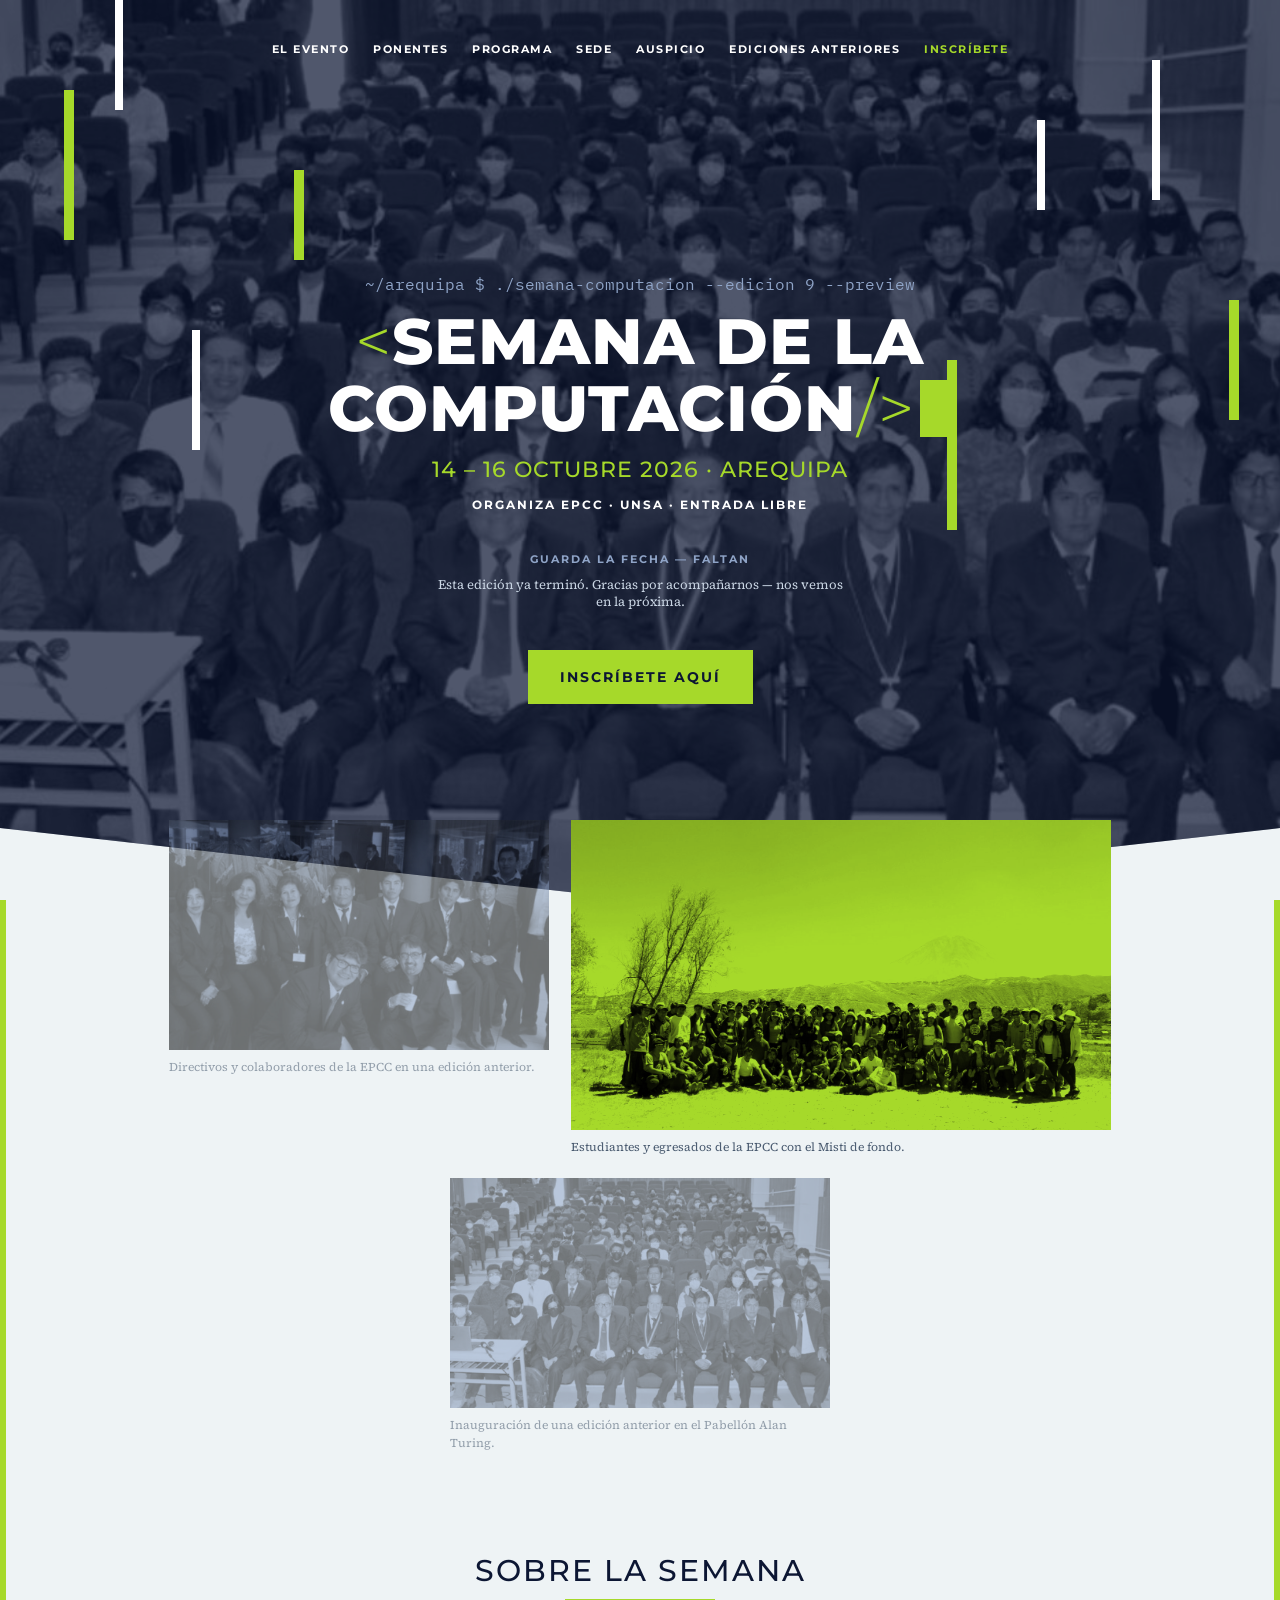
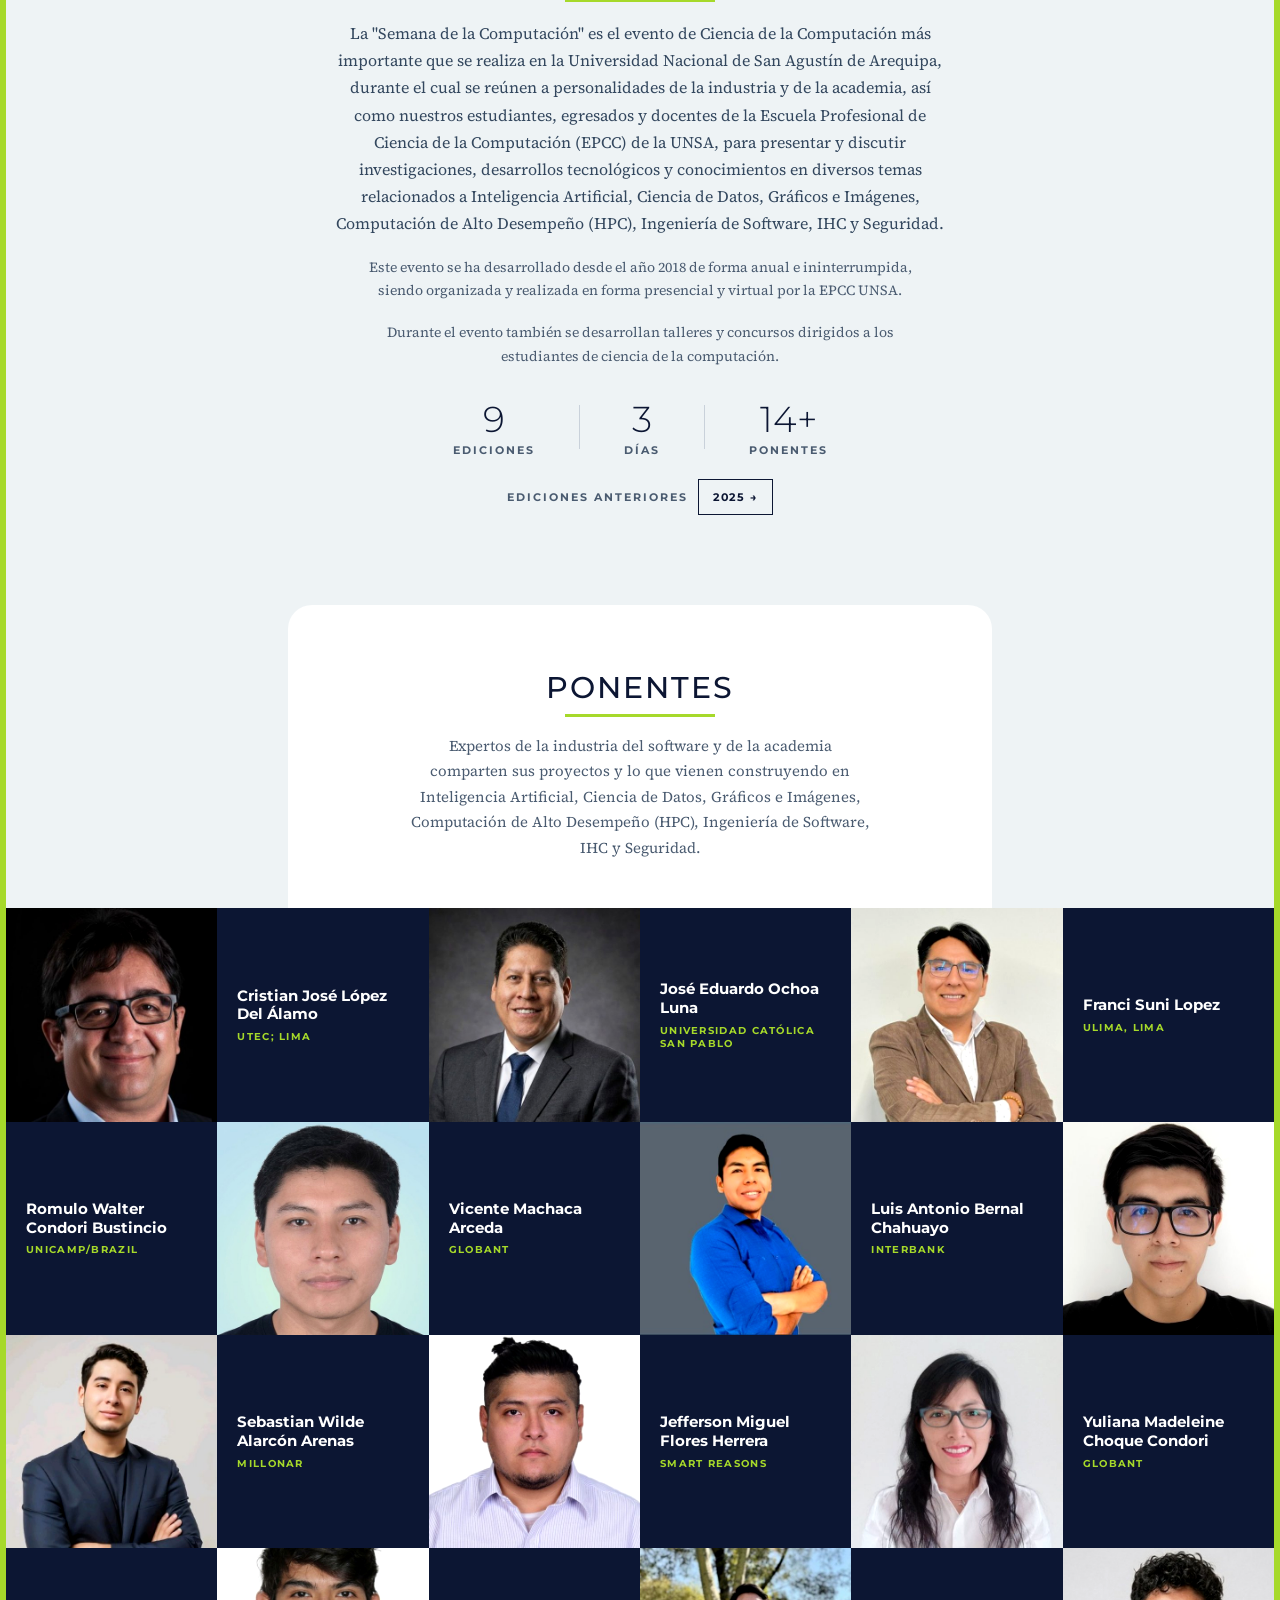
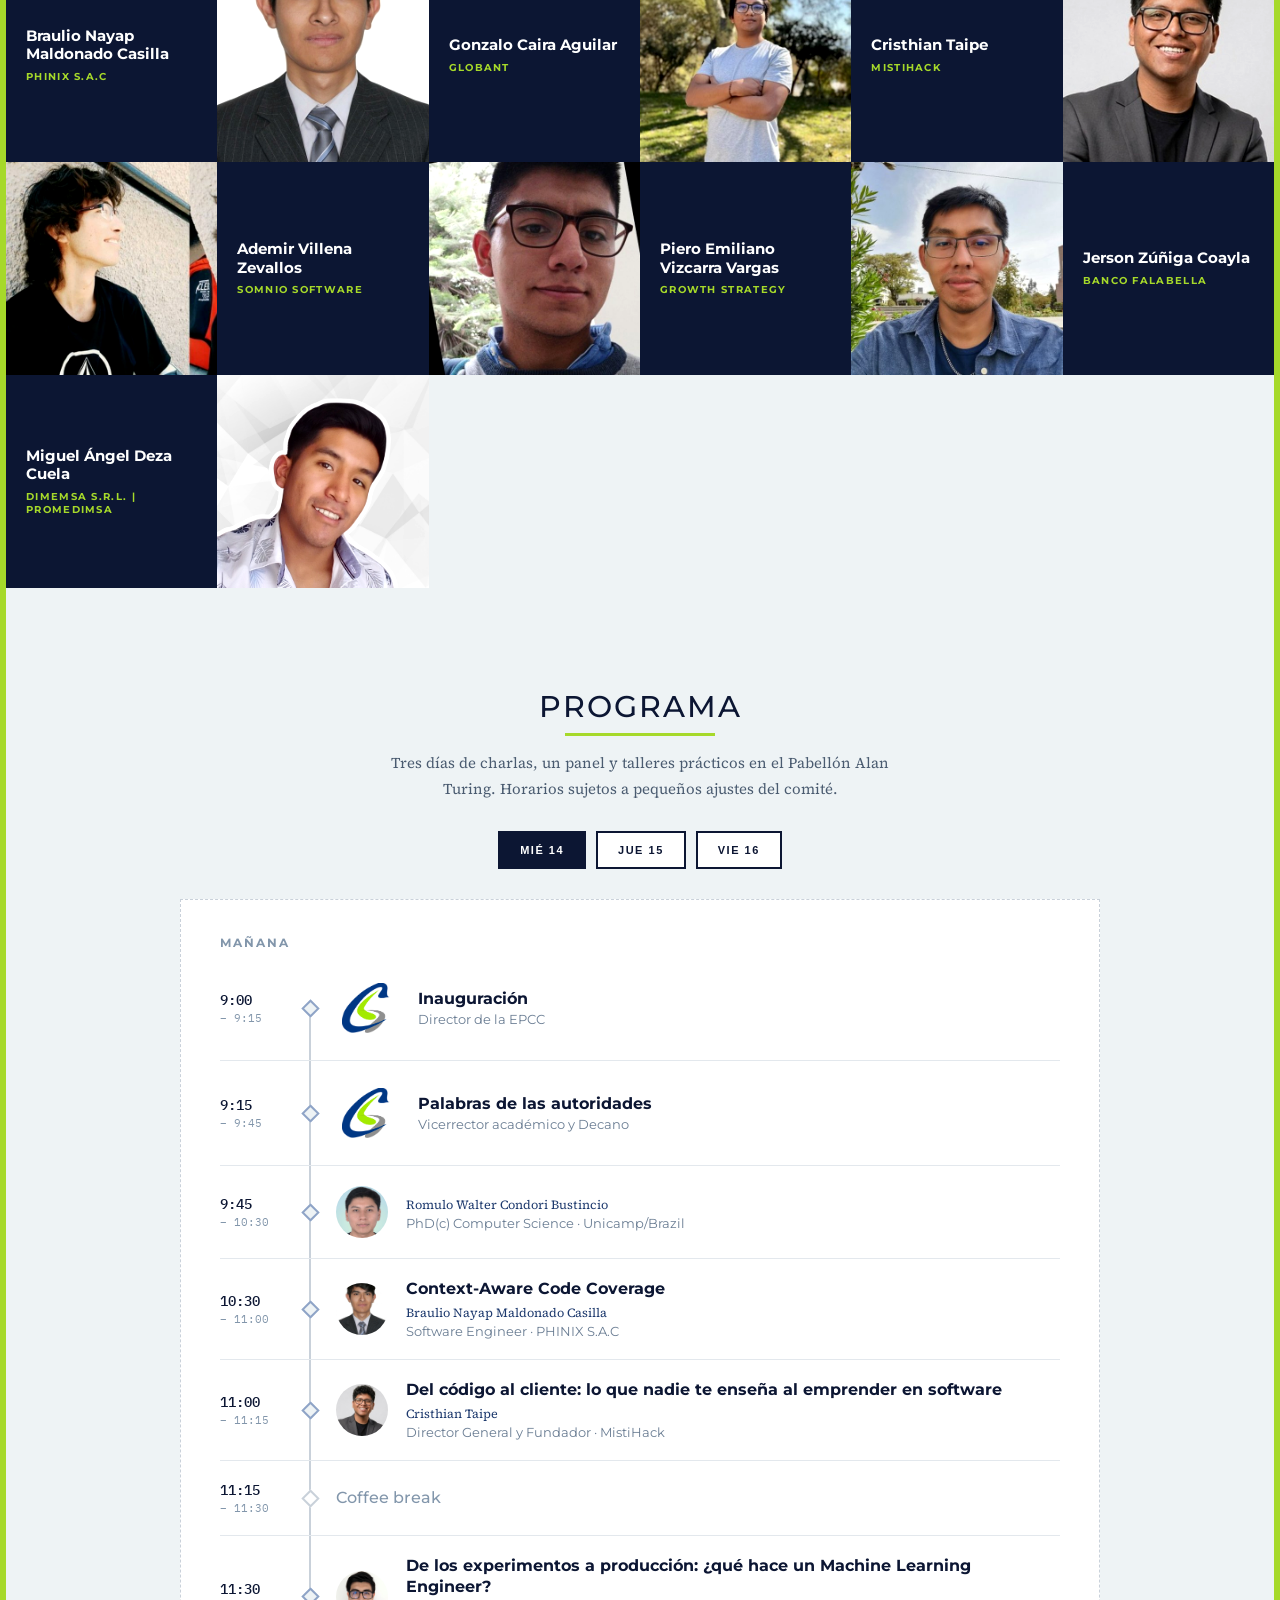
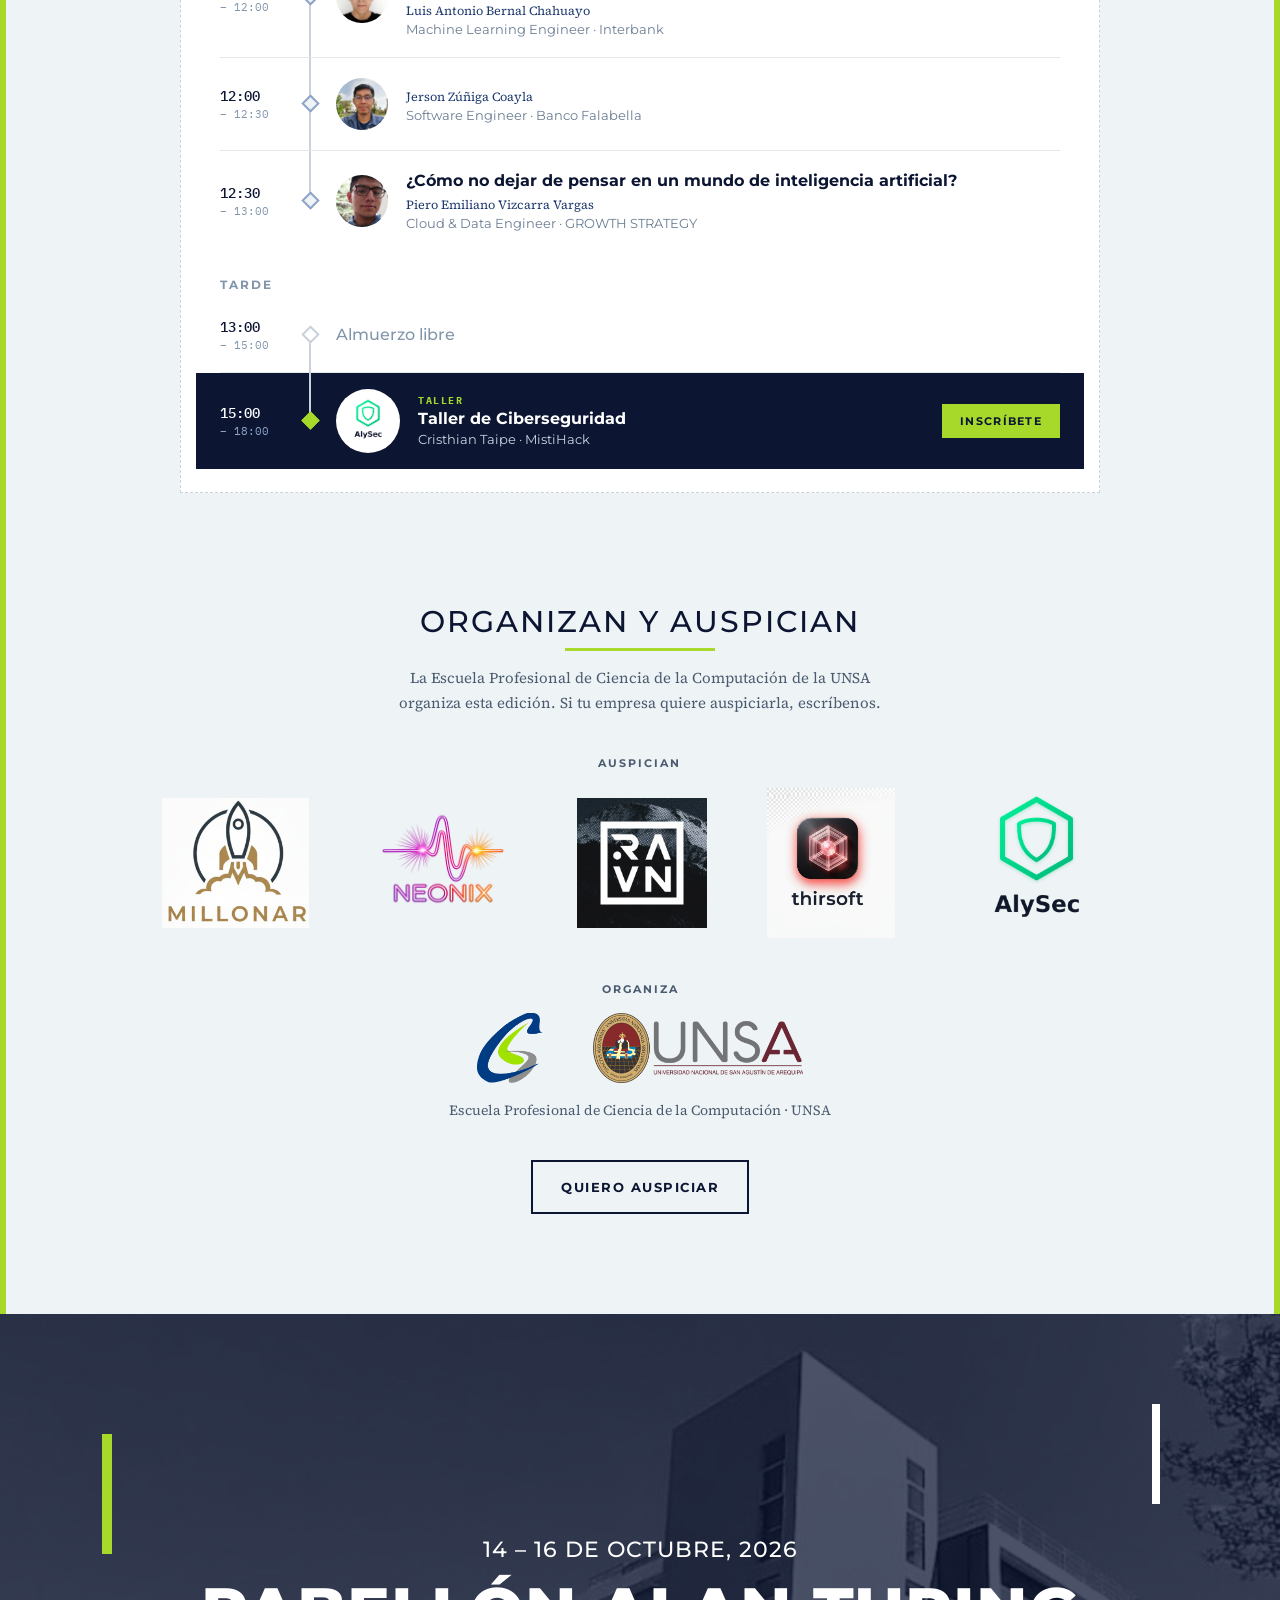
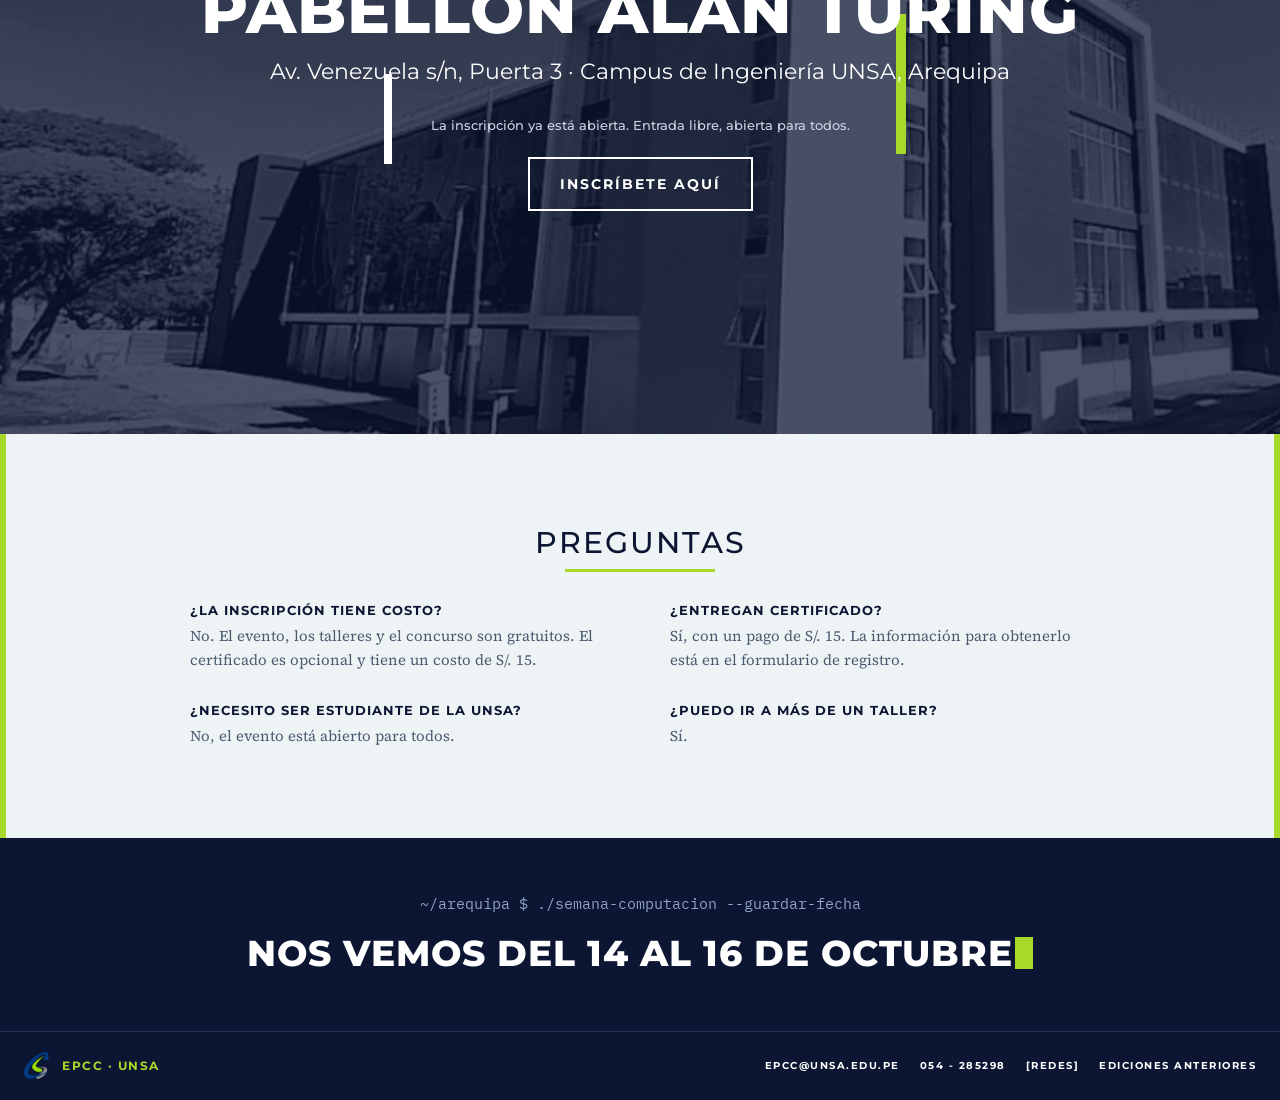
==== commit aad3d050: "Update Sebastian Wilde's role, topic and bio" ====
--- a/index.html
+++ b/index.html
@@ -256,7 +256,7 @@
 <div class="pcell pcell-info" data-idx="5" tabindex="0" role="button" aria-label="Ver biografía de Luis Antonio Bernal Chahuayo"><span class="pname">Luis Antonio Bernal Chahuayo</span><span class="prole">Interbank</span></div>
 <div class="pcell pcell-photo" data-idx="5" tabindex="0" role="button" aria-label="Ver biografía de Luis Antonio Bernal Chahuayo"><img src="assets/2026/images/ponentes/luis-bernal-chahuayo.jpg" alt="Luis Antonio Bernal Chahuayo" loading="lazy" width="240" height="240"></div>
 <div class="pcell pcell-photo" data-idx="11" tabindex="0" role="button" aria-label="Ver biografía de Sebastian Wilde Alarcón Arenas"><img src="assets/2026/images/ponentes/sebastian-alarcon-arenas.jpg" alt="Sebastian Wilde Alarcón Arenas" loading="lazy" width="240" height="240"></div>
-<div class="pcell pcell-info" data-idx="11" tabindex="0" role="button" aria-label="Ver biografía de Sebastian Wilde Alarcón Arenas"><span class="pname">Sebastian Wilde Alarcón Arenas</span><span class="prole">Dekoding</span></div>
+<div class="pcell pcell-info" data-idx="11" tabindex="0" role="button" aria-label="Ver biografía de Sebastian Wilde Alarcón Arenas"><span class="pname">Sebastian Wilde Alarcón Arenas</span><span class="prole">Millonar</span></div>
 <!-- No confirmó asistencia: Hayde Luzmila Humpire Cutipa
 <div class="pcell pcell-photo" data-idx="14" tabindex="0" role="button" aria-label="Ver biografía de Hayde Luzmila Humpire Cutipa"><img src="assets/2026/images/ponentes/hayde-humpire-cutipa.jpg" alt="Hayde Luzmila Humpire Cutipa" loading="lazy" width="240" height="240"></div>
 <div class="pcell pcell-info" data-idx="14" tabindex="0" role="button" aria-label="Ver biografía de Hayde Luzmila Humpire Cutipa"><span class="pname">Hayde Luzmila Humpire Cutipa</span><span class="prole">BBVA</span></div>
@@ -473,7 +473,7 @@
 </dialog>
 <script>
 (function(){
-  var PONENTES = [{"name": "Cristian José López Del Álamo", "role": "Professor of Computer Science", "inst": "UTEC; Lima", "photo": "assets/2026/images/ponentes/cristian-lopez-del-alamo.jpg", "linkedin": "https://www.linkedin.com/in/cristian-jos%C3%A9-l%C3%B3pez-del-alamo-33700733/", "topic": "Clasificación geoespacial de la pobreza urbana", "bio": ["Cristian López Del Álamo, Ph.D. in Computer Science, is a Machine Learning professor at the University of Engineering and Technology (UTEC) with over 20 years of experience teaching and advising on AI-based products. He has also taught at Universidad Católica San Pablo, UNSA, and Universidad La Salle, where he served as Director General of Research and Head of IT.", "His work spans machine learning, deep learning, and applied research — including a contact-tracing algorithm built for Peru's PCM during the pandemic. He is recognized as one of the top professors at several of these institutions and has received multiple academic honors, including top distinctions for his master's and doctoral theses."]}, {"name": "José Eduardo Ochoa Luna", "role": "Professor of Computer Science", "inst": "Universidad Católica San Pablo", "photo": "assets/2026/images/ponentes/jose-ochoa-luna.jpg", "linkedin": "https://www.linkedin.com/in/jos%C3%A9-eduardo-ochoa-luna-phd-6451b78/", "topic": "La evolución del fine-tuning en LLMs", "bio": ["Research Scientist specializing in real-world Artificial Intelligence solutions, with a strong focus on Machine Learning for Natural Language Processing and Data Science. Currently serving as an Assistant Professor in the Department of Computing at UCSP, where I combine academic research with practical, industry-oriented AI applications. Passionate about bridging theory and practice to develop scalable, impactful technologies."]}, {"name": "Franci Suni Lopez", "role": "Professor of Computer Science", "inst": "ULima, LIma", "photo": "assets/2026/images/ponentes/franci-suni-lopez.jpg", "linkedin": "https://www.linkedin.com/in/francisunilopez/", "topic": "De la percepción a la adaptación: construyendo sistemas inteligentes centrados en las personas", "bio": ["Franci es doctor en Ciencias de la Computación, investigador y docente de la Universidad de Lima. Actualmente se desempeña como director del Centro para la Inteligencia Artificial Responsable y coordinador del Laboratorio de Inteligencia Artificial.\nSu trabajo se centra en inteligencia artificial, computación afectiva e interacción humano-computadora, con aplicaciones en educación, robótica y desarrollo de sistemas inteligentes centrados en las personas. Su investigación explora el diseño de tecnologías capaces de interpretar el comportamiento humano, adaptarse a las necesidades de los usuarios y mejorar la interacción entre personas y sistemas digitales, con especial atención al uso responsable de la inteligencia artificial."]}, {"name": "Vicente Machaca Arceda", "role": "Senior Machine Learning Engineer", "inst": "Globant", "photo": "assets/2026/images/ponentes/vicente-machaca-arceda.jpg", "linkedin": "https://www.linkedin.com/in/vicente-machaca-arceda-phd-22258449/", "topic": "How AI Coding Agents Are Changing the Way We Build Software", "bio": ["I'm passionate about artificial intelligence and its practical applications — from drowsiness, violence, and car-crash detection systems to work at the intersection of bioinformatics and machine learning.", "During my PhD I specialized in cancer neoantigen detection using Transformers and transfer learning. My current research focuses on LLM-based and multi-agent systems: agent integration, guardrails, memory management, and scalable production architectures."]}, {"name": "Braulio Nayap Maldonado Casilla", "role": "Software Engineer", "inst": "PHINIX S.A.C", "photo": "assets/2026/images/ponentes/braulio-maldonado-casilla.jpg", "linkedin": "https://www.linkedin.com/in/braulio-maldonado-casilla/", "topic": "Context-Aware Code Coverage", "bio": ["Ingeniero de Software y Bachiller en Ciencias de la Computación (UNSA), especializado en arquitecturas escalables, integraciones cloud (AWS, GCP) y soluciones impulsadas por Inteligencia Artificial. Combina el rigor de la investigación tecnológica con metodologías ágiles y Clean Code.", "Ha trabajado en el ciclo completo de soluciones corporativas —desde firmware IoT y monitoreo en tiempo real hasta plataformas LMS y ecosistemas de microservicios— y es autor publicado en CIbSE 2026 por HeatMetro, una plataforma 3D para el análisis de deuda técnica y cobertura de pruebas en proyectos complejos."]}, {"name": "Luis Antonio Bernal Chahuayo", "role": "Machine Learning Engineer", "inst": "Interbank", "photo": "assets/2026/images/ponentes/luis-bernal-chahuayo.jpg", "linkedin": "https://www.linkedin.com/in/luantber/", "topic": "De los experimentos a producción: ¿qué hace un Machine Learning Engineer?", "bio": ["Luis Antonio Bernal Chahuayo es Machine Learning Engineer en Interbank, donde desarrolla, monitorea y pone en producción soluciones de IA y aprendizaje automático sobre infraestructura cloud. Ha trabajado en proyectos de robótica, retail y servicios financieros, además de aplicaciones SaaS con IA generativa y sistemas multiagente.", "Es bachiller en Ciencias de la Computación por la UNSA, con formación de posgrado en Machine Learning, Deep Learning y procesamiento de imágenes por la Universidade Estadual de Campinas."]}, {"name": "Eduardo Antonio Sanchez Hincho", "role": "Software Engineer", "inst": "Apurata", "photo": "assets/2026/images/ponentes/eduardo-sanchez-hincho.jpg", "linkedin": "https://www.linkedin.com/in/eduardo-antonio-sanchez-h/", "bio": ["I'm a software engineer with 5+ years of experience in the fintech industry, specializing in process automation, web scraping, payment systems, and infrastructure at Apurata. I hold a Computer Science degree from UNSA, where I competed in programming contests and received an OAS scholarship for an intensive Cybersecurity course.", "Outside of work, I build personal projects — web apps, Unity games, and other experiments — driven by a passion for continuous learning. Always happy to connect with fellow engineers!"]}, {"name": "Gonzalo Caira Aguilar", "role": "Software Engineer", "inst": "Globant", "photo": "assets/2026/images/ponentes/gonzalo-caira-aguilar.jpg", "linkedin": "https://www.linkedin.com/in/gonzalocaira/", "topic": "Oportunidades de desarrollo al estudiar", "bio": ["Software Engineer specialized in Mobile (Flutter), focused on building scalable, maintainable, and user-centric applications. I enjoy turning real needs into simple solutions people can use daily. I also develop my own products, taking ideas from zero to a production-ready app."]}, {"name": "Ademir Villena Zevallos", "role": "Mobile Developer", "inst": "Somnio Software", "photo": "assets/2026/images/ponentes/ademir-villena-zevallos.jpg", "linkedin": "https://www.linkedin.com/in/avillenaz/", "topic": "Paciencia y buen humor en tiempos de IA", "bio": ["Android/iOS developer. 6 years of experience with Flutter.\nIn my free time, I make games in Unity, Godot, or Cocos2d-x.\nI have 3 cats."]}, {"name": "Yuliana Madeleine Choque Condori", "role": "Web UI Developer", "inst": "Globant", "photo": "assets/2026/images/ponentes/yuliana-choque-condori.jpg", "linkedin": "https://www.linkedin.com/in/yuliana-mcc/", "topic": "Primer día: expectativas y frustración", "bio": ["Cada experiencia de las diferentes actividades que realizo son de gran aprendizaje el cual me permite adaptarme a diversos contextos y generar soluciones en áreas de mi carrera profesional."]}, {"name": "Piero Emiliano Vizcarra Vargas", "role": "Cloud & Data Engineer", "inst": "GROWTH STRATEGY", "photo": "assets/2026/images/ponentes/piero-vizcarra-vargas.jpg", "linkedin": "https://www.linkedin.com/in/pierovizcarra-data/", "topic": "¿Cómo no dejar de pensar en un mundo de inteligencia artificial?", "bio": ["Soy Data Engineer con experiencia en modernización cloud y construcción de soluciones de datos sobre Azure, AWS, GCP y Microsoft Fabric: pipelines, procesos ETL/ELT, arquitecturas Medallion y migración de sistemas legacy hacia plataformas más escalables.", "Mi formación en programación de sistemas y Ciencia de la Computación me da una base sólida que aplico a la ingeniería de datos, con foco en calidad, integración y confiabilidad en producción. Actualmente busco seguir creciendo en proyectos de Data Engineering y modernización de ecosistemas analíticos."]}, {"name": "Sebastian Wilde Alarcón Arenas", "role": "Managing Partner", "inst": "Dekoding", "photo": "assets/2026/images/ponentes/sebastian-alarcon-arenas.jpg", "linkedin": "https://www.linkedin.com/in/sebaswilde/", "bio": ["I’m a Managing Partner at Dekoding with over 7+ years of experience, growing from Junior to Senior Backend Developer specialized in Django, Python, and GraphQL. Along the way, I’ve also taken on roles as Project & Account Manager, combining technical expertise with client-facing management.", "At Dekoding, I lead projects where I stay involved in backend development, architecture, while also managing client relationships and delivery. We focus on building MVPs and scalable solutions that help startups validate ideas, attract investors, and grow their businesses with confidence."]}, {"name": "Romulo Walter Condori Bustincio", "role": "PhD(c) Computer Science", "inst": "Unicamp/Brazil", "photo": "assets/2026/images/ponentes/romulo-condori-bustincio.jpg", "linkedin": "https://www.linkedin.com/in/r%C3%B3mulo-walter-condori-bustincio-63b167112/", "bio": ["Rómulo Walter Condori Bustincio es un destacado investigador peruano especializado en Computación Científica de Alto Rendimiento (HPC) e Inteligencia Artificial. Es licenciado en Ciencia de la Computación por la Universidad Nacional de San Agustín (UNSA) de Arequipa y magíster por la Universidade Estadual de Campinas (UNICAMP) en Brasil, institución donde actualmente cursa el doctorado (PhD©) en la misma disciplina.", "A lo largo de su trayectoria, ha vinculado la academia con la innovación tecnológica a través de su trabajo en el Hub de Inteligência Artificial e Arquiteturas Cognitivas (H.IAAC) y el Laboratorio de Redes de Computadoras de la UNICAMP. Sus líneas de investigación se centran en el desarrollo de simulaciones numéricas de alta complejidad, optimización de modelos y aprendizaje federado."]}, {"name": "Jerson Zúñiga Coayla", "role": "Software Engineer", "inst": "Banco Falabella", "photo": "assets/2026/images/ponentes/jerson-zuniga-coayla.jpg", "linkedin": "https://www.linkedin.com/in/jersonzc/", "bio": ["At my core, I'm a problem solver — dedicated to the success of the company, committed to exceeding objectives, and always ready to prove what I'm capable of. 🚀", "Hi! My name is Jerson, and I'm a Full-Stack Developer based in Arequipa, Peru. 👋", "I've worked across the food delivery, banking, and consulting industries, contributing both as a team member and as a project lead. Along the way, I've built strong proficiency in Go, TypeScript, Java, and Python, complemented by solid expertise in cloud services, containerization technologies, and system design."]}, {"name": "Hayde Luzmila Humpire Cutipa", "role": "Software Engineer", "inst": "BBVA", "photo": "assets/2026/images/ponentes/hayde-humpire-cutipa.jpg", "linkedin": "https://www.linkedin.com/in/haydehumpire/", "bio": ["Software Engineer with 8+ years of experience in backend and full-stack development, distributed systems, microservices, and enterprise solutions for banking and technology. Experienced in Java, Scala, Python, JavaScript, SQL, REST APIs, and both relational and NoSQL databases.", "At BBVA, she has contributed to the full lifecycle of financial solutions — analysis, development, testing, and stabilization — working in Agile/Scrum teams. She is also part of an AI Sherpa program promoting the responsible adoption of Generative AI, with experience in prompt engineering and AI agent orchestration."]}, {"name": "Jhunior Chavez Cruz", "role": "Product Designer", "inst": "Interbank", "photo": "assets/2026/images/ponentes/jhunior-chavez-cruz.jpg", "linkedin": "https://www.linkedin.com/in/jhunior/", "bio": ["Hi! I'm a UX designer in cross platform applications. My interests in human behavior and user-centered solutions inspire me to continue growing in the UX field."]}, {"name": "Jefferson Miguel Flores Herrera", "role": "", "inst": "Smart Reasons", "photo": "assets/2026/images/ponentes/jefferson-flores-herrera.jpg", "linkedin": "https://www.linkedin.com/in/jfloreshe/", "topic": "Del algoritmo al equipo de alto impacto: cómo escalar tu código, tu sistema y tu mentalidad", "bio": ["Jefferson Flores es Líder Técnico e Ingeniero de Software, especializado en sistemas distribuidos. Ha trabajado en el diseño de arquitecturas basadas en microservicios y sistemas orientado a eventos, enfocándose en soluciones escalables y resilientes. Es un apasionado por el aprendizaje continuo, la resolución pragmática de problemas y el crecimiento de equipos de desarrollo."]}, {"name": "Cristhian Taipe", "role": "Director General y Fundador", "inst": "MistiHack", "photo": "assets/2026/images/ponentes/cristhian-taipe.jpg", "linkedin": "https://www.linkedin.com/in/cristhian-taipe2024/", "topic": "Del código al cliente: lo que nadie te enseña al emprender en software", "bio": ["Cristhian Taipe es fundador y director general de MistiHack, un evento orientado a impulsar la ciberseguridad y fortalecer la comunidad tecnológica en el sur del Perú. Es estudiante de Ciencia de la Computación en la Universidad Nacional de San Agustín (UNSA), pentester y fundador y CEO de AlySec, un emprendimiento enfocado en ciberseguridad.", "Fundó la comunidad de ciberseguridad CAUC, con más de 15 eventos organizados. En el ámbito competitivo, obtuvo el tercer puesto en el CTF de Admisión de CiberSecUNI. Actualmente, preside el Centro de Estudiantes de Ciencia de la Computación de la UNSA y el ACM UNSA Cybersecurity Chapter, desde donde impulsa iniciativas de formación, colaboración y desarrollo tecnológico."]}, {"name": "Miguel Ángel Deza Cuela", "role": "Software Developer", "inst": "DIMEMSA S.R.L. | PROMEDIMSA", "photo": "assets/2026/images/ponentes/miguel-deza-cuela.jpg", "topic": "It's my way or the highway: Arch Linux & Hyprland - I use Arch, btw", "bio": ["Miguel Deza es un apasionado por el aprendizaje continuo, la inteligencia artificial y la ciencia de datos. Es Bachiller en Ciencias de la Computación por la Universidad Nacional de San Agustín de Arequipa (UNSA) y cursa la Maestría en Ciencia de Datos en la misma universidad. Trabaja como Desarrollador de Software en DIMEMSA S.R.L. y PROMEDIMSA, donde aplica la tecnología para resolver problemas reales.", "Cada día dedica tiempo a aprender algo nuevo sobre IA y lo convierte en proyectos e investigaciones. Su investigación sobre la condición Ni-Ni en mujeres jóvenes peruanas fue seleccionada como finalista de la categoría General del concurso «Jóvenes en Agenda 2026 – Quinta Edición» del MINEDU. Cree que el conocimiento crece cuando se comparte, y por eso le motiva enseñar herramientas que hacen el trabajo más eficiente."]}];
+  var PONENTES = [{"name": "Cristian José López Del Álamo", "role": "Professor of Computer Science", "inst": "UTEC; Lima", "photo": "assets/2026/images/ponentes/cristian-lopez-del-alamo.jpg", "linkedin": "https://www.linkedin.com/in/cristian-jos%C3%A9-l%C3%B3pez-del-alamo-33700733/", "topic": "Clasificación geoespacial de la pobreza urbana", "bio": ["Cristian López Del Álamo, Ph.D. in Computer Science, is a Machine Learning professor at the University of Engineering and Technology (UTEC) with over 20 years of experience teaching and advising on AI-based products. He has also taught at Universidad Católica San Pablo, UNSA, and Universidad La Salle, where he served as Director General of Research and Head of IT.", "His work spans machine learning, deep learning, and applied research — including a contact-tracing algorithm built for Peru's PCM during the pandemic. He is recognized as one of the top professors at several of these institutions and has received multiple academic honors, including top distinctions for his master's and doctoral theses."]}, {"name": "José Eduardo Ochoa Luna", "role": "Professor of Computer Science", "inst": "Universidad Católica San Pablo", "photo": "assets/2026/images/ponentes/jose-ochoa-luna.jpg", "linkedin": "https://www.linkedin.com/in/jos%C3%A9-eduardo-ochoa-luna-phd-6451b78/", "topic": "La evolución del fine-tuning en LLMs", "bio": ["Research Scientist specializing in real-world Artificial Intelligence solutions, with a strong focus on Machine Learning for Natural Language Processing and Data Science. Currently serving as an Assistant Professor in the Department of Computing at UCSP, where I combine academic research with practical, industry-oriented AI applications. Passionate about bridging theory and practice to develop scalable, impactful technologies."]}, {"name": "Franci Suni Lopez", "role": "Professor of Computer Science", "inst": "ULima, LIma", "photo": "assets/2026/images/ponentes/franci-suni-lopez.jpg", "linkedin": "https://www.linkedin.com/in/francisunilopez/", "topic": "De la percepción a la adaptación: construyendo sistemas inteligentes centrados en las personas", "bio": ["Franci es doctor en Ciencias de la Computación, investigador y docente de la Universidad de Lima. Actualmente se desempeña como director del Centro para la Inteligencia Artificial Responsable y coordinador del Laboratorio de Inteligencia Artificial.\nSu trabajo se centra en inteligencia artificial, computación afectiva e interacción humano-computadora, con aplicaciones en educación, robótica y desarrollo de sistemas inteligentes centrados en las personas. Su investigación explora el diseño de tecnologías capaces de interpretar el comportamiento humano, adaptarse a las necesidades de los usuarios y mejorar la interacción entre personas y sistemas digitales, con especial atención al uso responsable de la inteligencia artificial."]}, {"name": "Vicente Machaca Arceda", "role": "Senior Machine Learning Engineer", "inst": "Globant", "photo": "assets/2026/images/ponentes/vicente-machaca-arceda.jpg", "linkedin": "https://www.linkedin.com/in/vicente-machaca-arceda-phd-22258449/", "topic": "How AI Coding Agents Are Changing the Way We Build Software", "bio": ["I'm passionate about artificial intelligence and its practical applications — from drowsiness, violence, and car-crash detection systems to work at the intersection of bioinformatics and machine learning.", "During my PhD I specialized in cancer neoantigen detection using Transformers and transfer learning. My current research focuses on LLM-based and multi-agent systems: agent integration, guardrails, memory management, and scalable production architectures."]}, {"name": "Braulio Nayap Maldonado Casilla", "role": "Software Engineer", "inst": "PHINIX S.A.C", "photo": "assets/2026/images/ponentes/braulio-maldonado-casilla.jpg", "linkedin": "https://www.linkedin.com/in/braulio-maldonado-casilla/", "topic": "Context-Aware Code Coverage", "bio": ["Ingeniero de Software y Bachiller en Ciencias de la Computación (UNSA), especializado en arquitecturas escalables, integraciones cloud (AWS, GCP) y soluciones impulsadas por Inteligencia Artificial. Combina el rigor de la investigación tecnológica con metodologías ágiles y Clean Code.", "Ha trabajado en el ciclo completo de soluciones corporativas —desde firmware IoT y monitoreo en tiempo real hasta plataformas LMS y ecosistemas de microservicios— y es autor publicado en CIbSE 2026 por HeatMetro, una plataforma 3D para el análisis de deuda técnica y cobertura de pruebas en proyectos complejos."]}, {"name": "Luis Antonio Bernal Chahuayo", "role": "Machine Learning Engineer", "inst": "Interbank", "photo": "assets/2026/images/ponentes/luis-bernal-chahuayo.jpg", "linkedin": "https://www.linkedin.com/in/luantber/", "topic": "De los experimentos a producción: ¿qué hace un Machine Learning Engineer?", "bio": ["Luis Antonio Bernal Chahuayo es Machine Learning Engineer en Interbank, donde desarrolla, monitorea y pone en producción soluciones de IA y aprendizaje automático sobre infraestructura cloud. Ha trabajado en proyectos de robótica, retail y servicios financieros, además de aplicaciones SaaS con IA generativa y sistemas multiagente.", "Es bachiller en Ciencias de la Computación por la UNSA, con formación de posgrado en Machine Learning, Deep Learning y procesamiento de imágenes por la Universidade Estadual de Campinas."]}, {"name": "Eduardo Antonio Sanchez Hincho", "role": "Software Engineer", "inst": "Apurata", "photo": "assets/2026/images/ponentes/eduardo-sanchez-hincho.jpg", "linkedin": "https://www.linkedin.com/in/eduardo-antonio-sanchez-h/", "bio": ["I'm a software engineer with 5+ years of experience in the fintech industry, specializing in process automation, web scraping, payment systems, and infrastructure at Apurata. I hold a Computer Science degree from UNSA, where I competed in programming contests and received an OAS scholarship for an intensive Cybersecurity course.", "Outside of work, I build personal projects — web apps, Unity games, and other experiments — driven by a passion for continuous learning. Always happy to connect with fellow engineers!"]}, {"name": "Gonzalo Caira Aguilar", "role": "Software Engineer", "inst": "Globant", "photo": "assets/2026/images/ponentes/gonzalo-caira-aguilar.jpg", "linkedin": "https://www.linkedin.com/in/gonzalocaira/", "topic": "Oportunidades de desarrollo al estudiar", "bio": ["Software Engineer specialized in Mobile (Flutter), focused on building scalable, maintainable, and user-centric applications. I enjoy turning real needs into simple solutions people can use daily. I also develop my own products, taking ideas from zero to a production-ready app."]}, {"name": "Ademir Villena Zevallos", "role": "Mobile Developer", "inst": "Somnio Software", "photo": "assets/2026/images/ponentes/ademir-villena-zevallos.jpg", "linkedin": "https://www.linkedin.com/in/avillenaz/", "topic": "Paciencia y buen humor en tiempos de IA", "bio": ["Android/iOS developer. 6 years of experience with Flutter.\nIn my free time, I make games in Unity, Godot, or Cocos2d-x.\nI have 3 cats."]}, {"name": "Yuliana Madeleine Choque Condori", "role": "Web UI Developer", "inst": "Globant", "photo": "assets/2026/images/ponentes/yuliana-choque-condori.jpg", "linkedin": "https://www.linkedin.com/in/yuliana-mcc/", "topic": "Primer día: expectativas y frustración", "bio": ["Cada experiencia de las diferentes actividades que realizo son de gran aprendizaje el cual me permite adaptarme a diversos contextos y generar soluciones en áreas de mi carrera profesional."]}, {"name": "Piero Emiliano Vizcarra Vargas", "role": "Cloud & Data Engineer", "inst": "GROWTH STRATEGY", "photo": "assets/2026/images/ponentes/piero-vizcarra-vargas.jpg", "linkedin": "https://www.linkedin.com/in/pierovizcarra-data/", "topic": "¿Cómo no dejar de pensar en un mundo de inteligencia artificial?", "bio": ["Soy Data Engineer con experiencia en modernización cloud y construcción de soluciones de datos sobre Azure, AWS, GCP y Microsoft Fabric: pipelines, procesos ETL/ELT, arquitecturas Medallion y migración de sistemas legacy hacia plataformas más escalables.", "Mi formación en programación de sistemas y Ciencia de la Computación me da una base sólida que aplico a la ingeniería de datos, con foco en calidad, integración y confiabilidad en producción. Actualmente busco seguir creciendo en proyectos de Data Engineering y modernización de ecosistemas analíticos."]}, {"name": "Sebastian Wilde Alarcón Arenas", "role": "CoFounder", "inst": "Millonar", "photo": "assets/2026/images/ponentes/sebastian-alarcon-arenas.jpg", "linkedin": "https://www.linkedin.com/in/sebaswilde/", "topic": "CS in the loop", "bio": ["I'm a Forward Deployed Engineer. I work side by side with teams to find where AI can give them their time back, then I build and deploy it: agentic workflows with a human in the loop, measured before and after.", "I've been a developer for 8+ years, working on multiple projects as a backend developer specialized in Django (Python) and as a tech lead. Today I help companies and individuals improve their processes with software and AI agents, as part of their digital and AI transformation."]}, {"name": "Romulo Walter Condori Bustincio", "role": "PhD(c) Computer Science", "inst": "Unicamp/Brazil", "photo": "assets/2026/images/ponentes/romulo-condori-bustincio.jpg", "linkedin": "https://www.linkedin.com/in/r%C3%B3mulo-walter-condori-bustincio-63b167112/", "bio": ["Rómulo Walter Condori Bustincio es un destacado investigador peruano especializado en Computación Científica de Alto Rendimiento (HPC) e Inteligencia Artificial. Es licenciado en Ciencia de la Computación por la Universidad Nacional de San Agustín (UNSA) de Arequipa y magíster por la Universidade Estadual de Campinas (UNICAMP) en Brasil, institución donde actualmente cursa el doctorado (PhD©) en la misma disciplina.", "A lo largo de su trayectoria, ha vinculado la academia con la innovación tecnológica a través de su trabajo en el Hub de Inteligência Artificial e Arquiteturas Cognitivas (H.IAAC) y el Laboratorio de Redes de Computadoras de la UNICAMP. Sus líneas de investigación se centran en el desarrollo de simulaciones numéricas de alta complejidad, optimización de modelos y aprendizaje federado."]}, {"name": "Jerson Zúñiga Coayla", "role": "Software Engineer", "inst": "Banco Falabella", "photo": "assets/2026/images/ponentes/jerson-zuniga-coayla.jpg", "linkedin": "https://www.linkedin.com/in/jersonzc/", "bio": ["At my core, I'm a problem solver — dedicated to the success of the company, committed to exceeding objectives, and always ready to prove what I'm capable of. 🚀", "Hi! My name is Jerson, and I'm a Full-Stack Developer based in Arequipa, Peru. 👋", "I've worked across the food delivery, banking, and consulting industries, contributing both as a team member and as a project lead. Along the way, I've built strong proficiency in Go, TypeScript, Java, and Python, complemented by solid expertise in cloud services, containerization technologies, and system design."]}, {"name": "Hayde Luzmila Humpire Cutipa", "role": "Software Engineer", "inst": "BBVA", "photo": "assets/2026/images/ponentes/hayde-humpire-cutipa.jpg", "linkedin": "https://www.linkedin.com/in/haydehumpire/", "bio": ["Software Engineer with 8+ years of experience in backend and full-stack development, distributed systems, microservices, and enterprise solutions for banking and technology. Experienced in Java, Scala, Python, JavaScript, SQL, REST APIs, and both relational and NoSQL databases.", "At BBVA, she has contributed to the full lifecycle of financial solutions — analysis, development, testing, and stabilization — working in Agile/Scrum teams. She is also part of an AI Sherpa program promoting the responsible adoption of Generative AI, with experience in prompt engineering and AI agent orchestration."]}, {"name": "Jhunior Chavez Cruz", "role": "Product Designer", "inst": "Interbank", "photo": "assets/2026/images/ponentes/jhunior-chavez-cruz.jpg", "linkedin": "https://www.linkedin.com/in/jhunior/", "bio": ["Hi! I'm a UX designer in cross platform applications. My interests in human behavior and user-centered solutions inspire me to continue growing in the UX field."]}, {"name": "Jefferson Miguel Flores Herrera", "role": "", "inst": "Smart Reasons", "photo": "assets/2026/images/ponentes/jefferson-flores-herrera.jpg", "linkedin": "https://www.linkedin.com/in/jfloreshe/", "topic": "Del algoritmo al equipo de alto impacto: cómo escalar tu código, tu sistema y tu mentalidad", "bio": ["Jefferson Flores es Líder Técnico e Ingeniero de Software, especializado en sistemas distribuidos. Ha trabajado en el diseño de arquitecturas basadas en microservicios y sistemas orientado a eventos, enfocándose en soluciones escalables y resilientes. Es un apasionado por el aprendizaje continuo, la resolución pragmática de problemas y el crecimiento de equipos de desarrollo."]}, {"name": "Cristhian Taipe", "role": "Director General y Fundador", "inst": "MistiHack", "photo": "assets/2026/images/ponentes/cristhian-taipe.jpg", "linkedin": "https://www.linkedin.com/in/cristhian-taipe2024/", "topic": "Del código al cliente: lo que nadie te enseña al emprender en software", "bio": ["Cristhian Taipe es fundador y director general de MistiHack, un evento orientado a impulsar la ciberseguridad y fortalecer la comunidad tecnológica en el sur del Perú. Es estudiante de Ciencia de la Computación en la Universidad Nacional de San Agustín (UNSA), pentester y fundador y CEO de AlySec, un emprendimiento enfocado en ciberseguridad.", "Fundó la comunidad de ciberseguridad CAUC, con más de 15 eventos organizados. En el ámbito competitivo, obtuvo el tercer puesto en el CTF de Admisión de CiberSecUNI. Actualmente, preside el Centro de Estudiantes de Ciencia de la Computación de la UNSA y el ACM UNSA Cybersecurity Chapter, desde donde impulsa iniciativas de formación, colaboración y desarrollo tecnológico."]}, {"name": "Miguel Ángel Deza Cuela", "role": "Software Developer", "inst": "DIMEMSA S.R.L. | PROMEDIMSA", "photo": "assets/2026/images/ponentes/miguel-deza-cuela.jpg", "topic": "It's my way or the highway: Arch Linux & Hyprland - I use Arch, btw", "bio": ["Miguel Deza es un apasionado por el aprendizaje continuo, la inteligencia artificial y la ciencia de datos. Es Bachiller en Ciencias de la Computación por la Universidad Nacional de San Agustín de Arequipa (UNSA) y cursa la Maestría en Ciencia de Datos en la misma universidad. Trabaja como Desarrollador de Software en DIMEMSA S.R.L. y PROMEDIMSA, donde aplica la tecnología para resolver problemas reales.", "Cada día dedica tiempo a aprender algo nuevo sobre IA y lo convierte en proyectos e investigaciones. Su investigación sobre la condición Ni-Ni en mujeres jóvenes peruanas fue seleccionada como finalista de la categoría General del concurso «Jóvenes en Agenda 2026 – Quinta Edición» del MINEDU. Cree que el conocimiento crece cuando se comparte, y por eso le motiva enseñar herramientas que hacen el trabajo más eficiente."]}];
   var dialog = document.getElementById('ponente-modal');
   var photoEl = dialog.querySelector('.pm-photo');
   var nameEl = dialog.querySelector('.pm-name');
